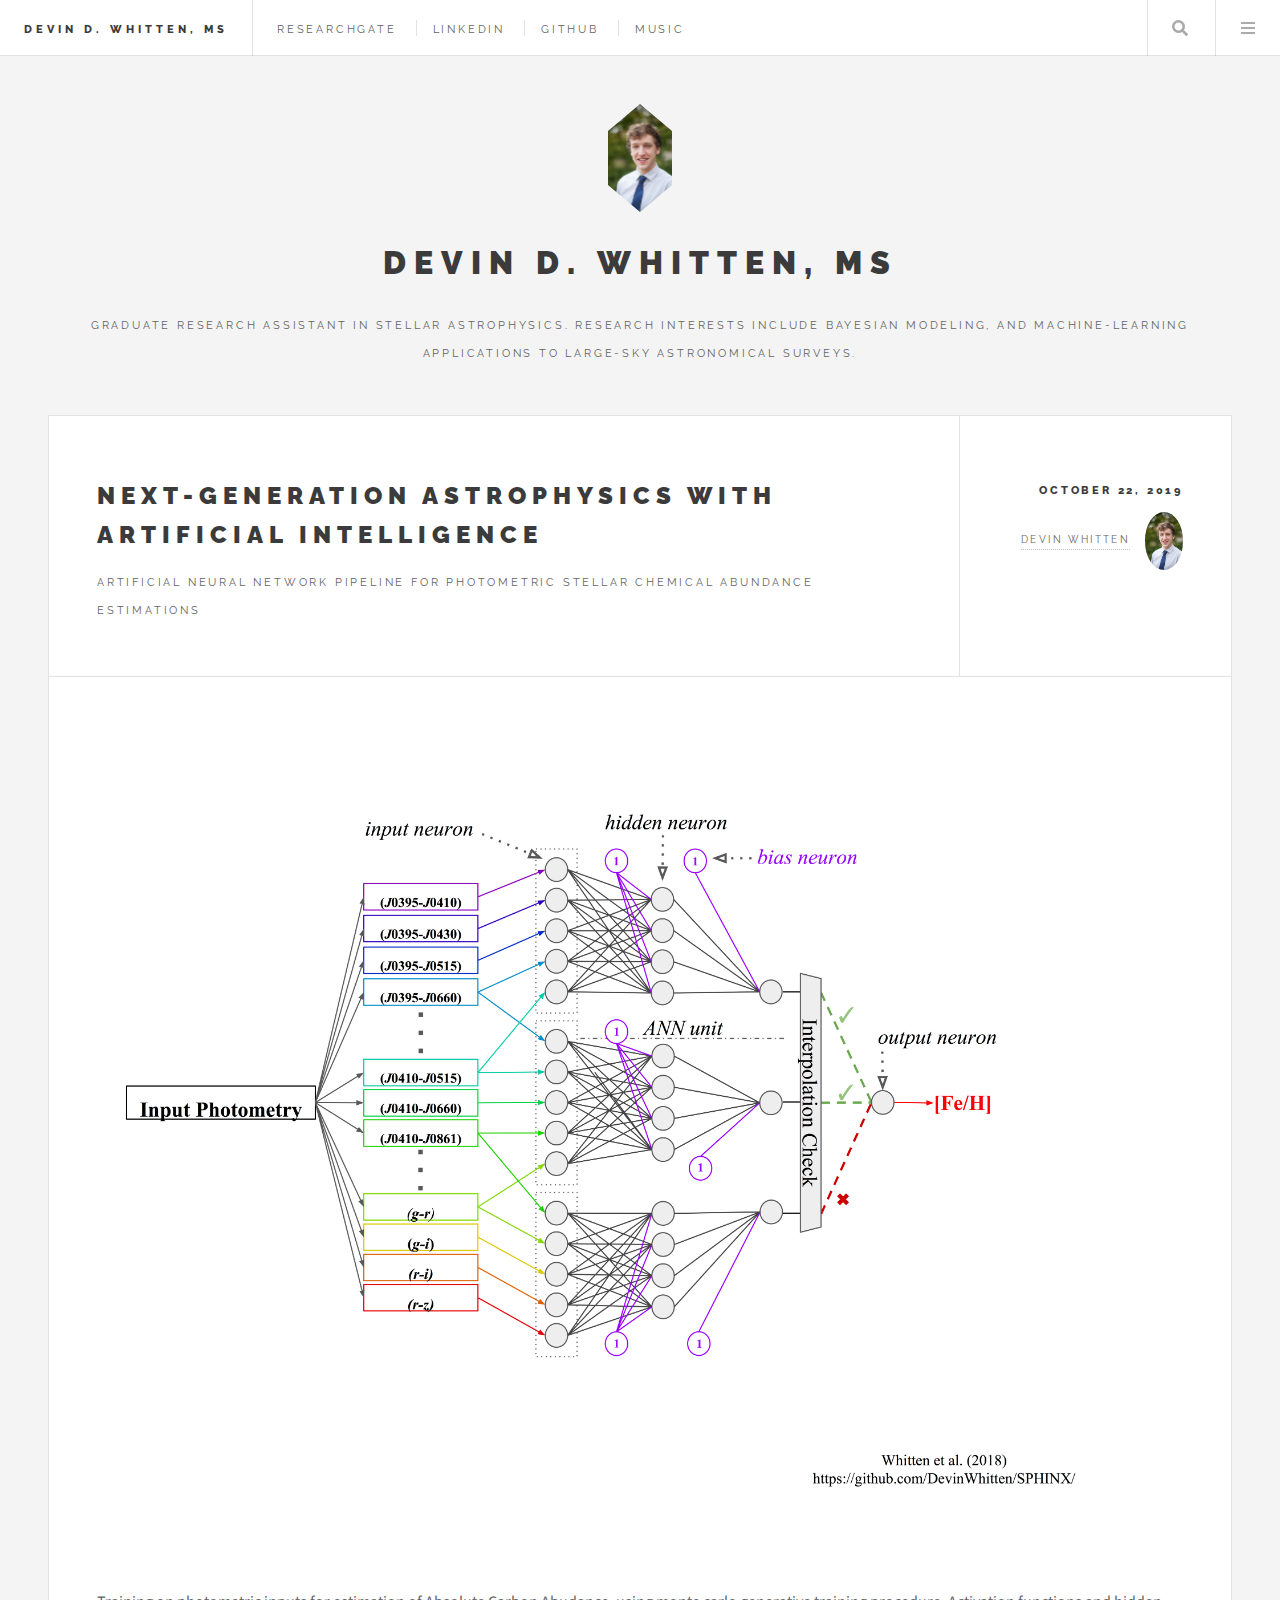
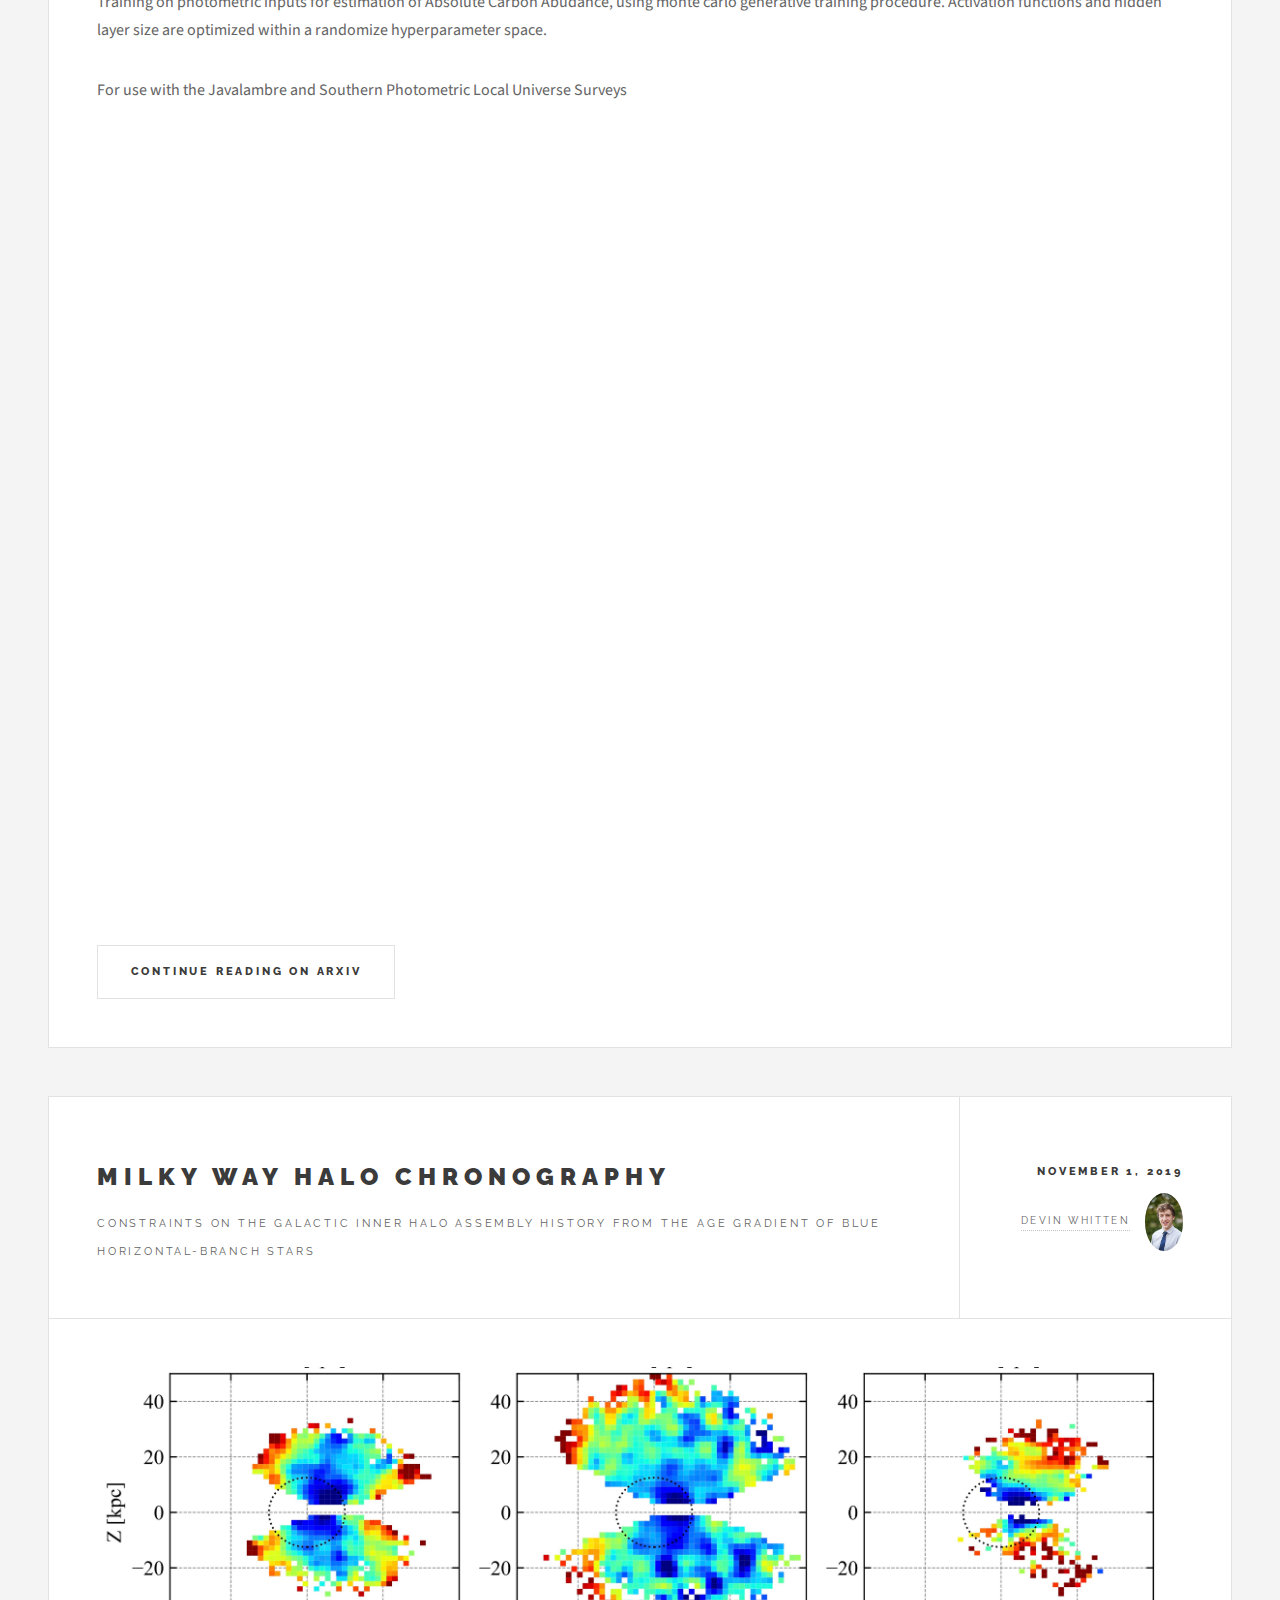
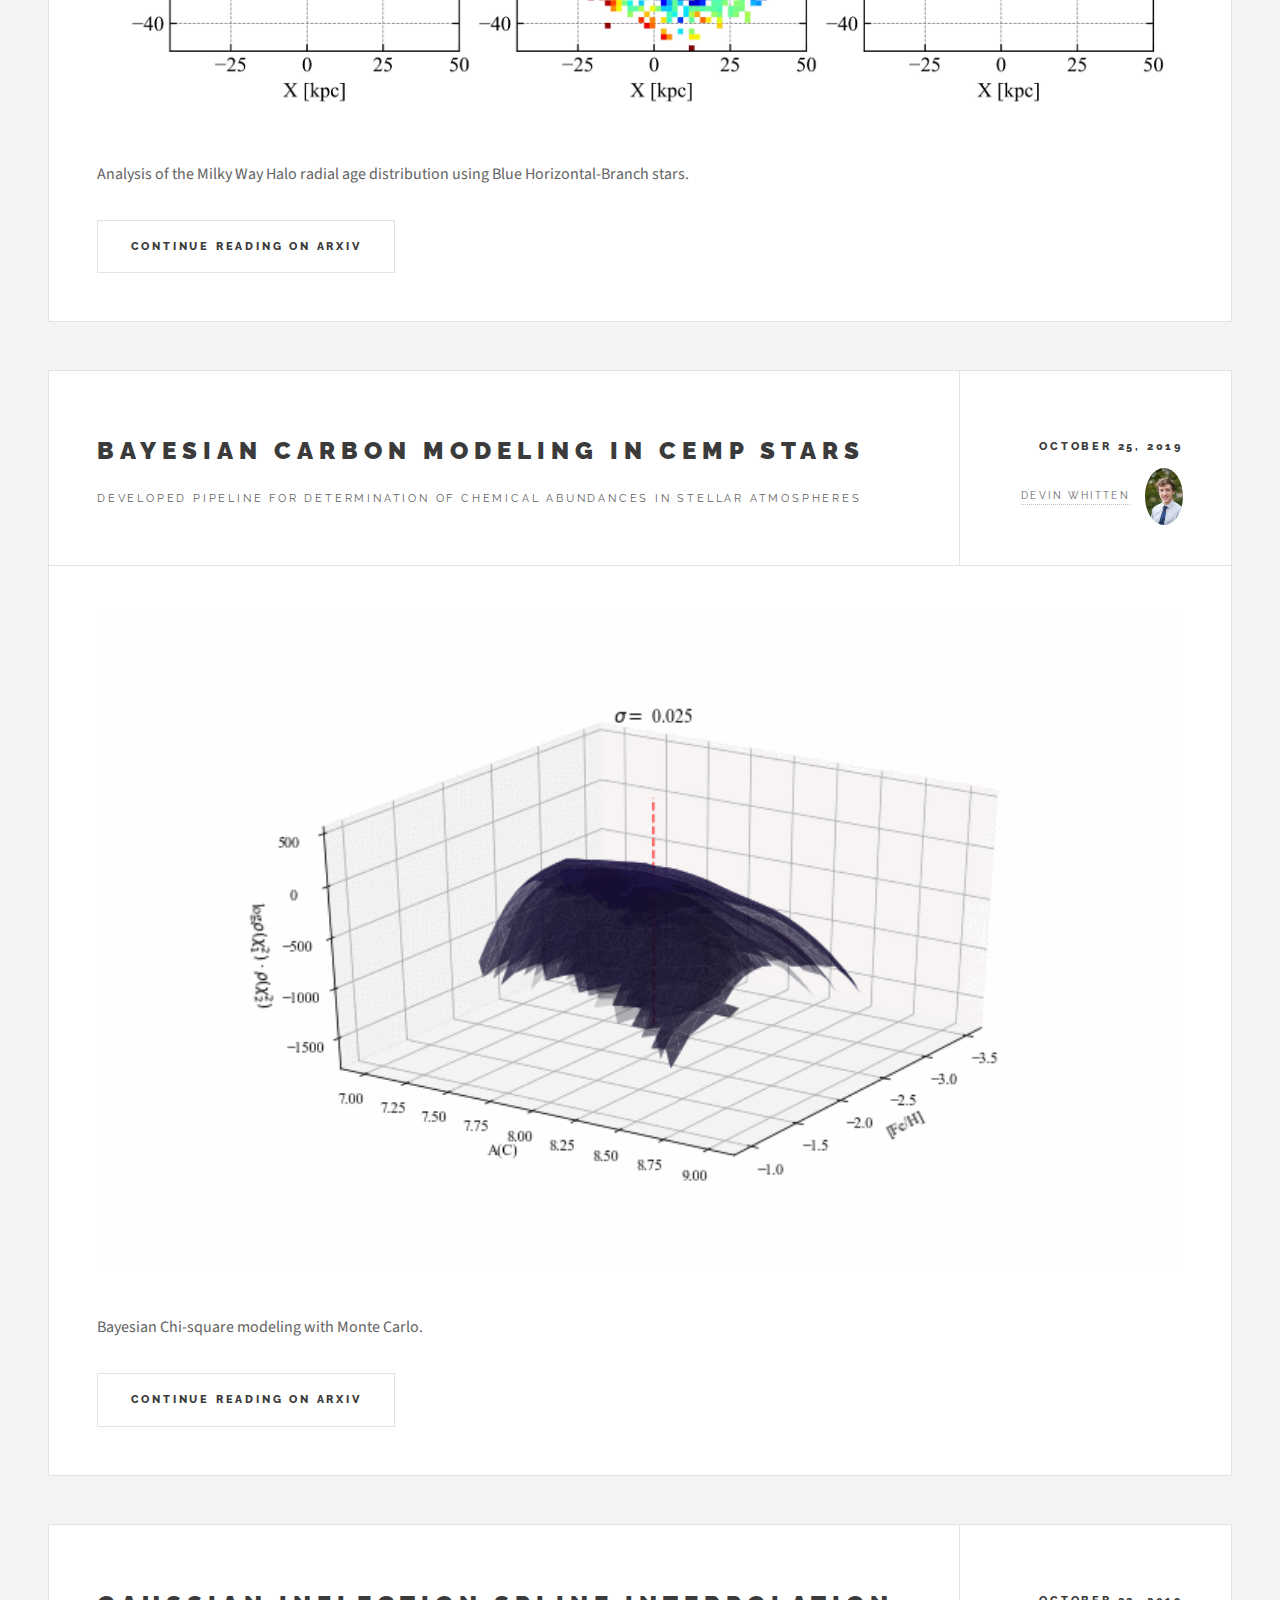
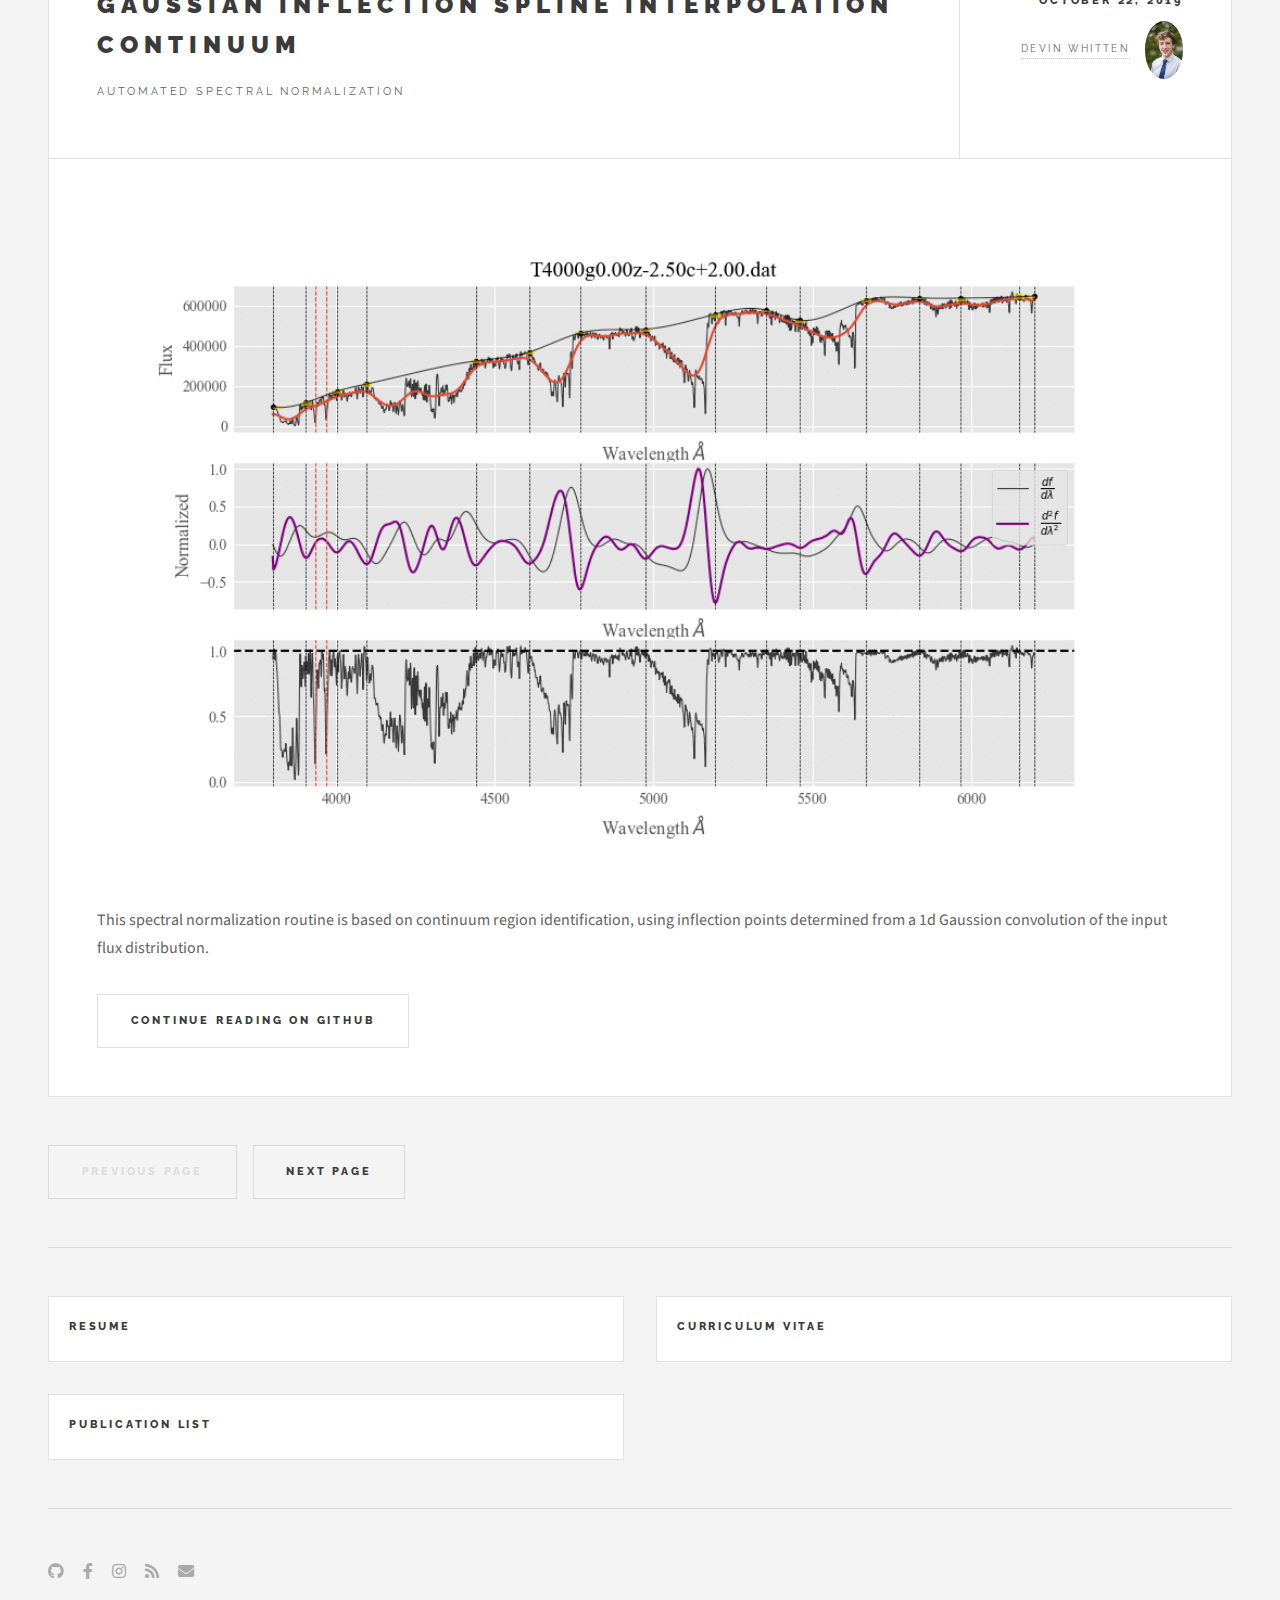
==== index.html @ 0f9625b2 "update links, titles" ====
<!DOCTYPE HTML>
<!--
	Future Imperfect by HTML5 UP
	html5up.net | @ajlkn
	Free for personal and commercial use under the CCA 3.0 license (html5up.net/license)
-->
<html>
	<head>
		<!-- Global site tag (gtag.js) - Google Analytics -->
		<script async src="https://www.googletagmanager.com/gtag/js?id=UA-160400034-1"></script>
	<script>
  window.dataLayer = window.dataLayer || [];
  function gtag(){dataLayer.push(arguments);}
  gtag('js', new Date());

  	gtag('config', 'UA-160400034-1');
	</script>
		<title>Devin D. Whitten, PhD. Candidate </title>
		<meta charset="utf-8" />
		<meta name="viewport" content="width=device-width, initial-scale=1, user-scalable=no" />
		<link rel="stylesheet" href="assets/css/main.css" />
	</head>
	<body class="is-preload">

		<!-- Wrapper -->
			<div id="wrapper">

				<!-- Header -->
					<header id="header">
						<h1><a href="index.html">Devin D. Whitten, MS</a></h1>
						<nav class="links">
							<ul>
								<li><a href="https://www.researchgate.net/profile/Devin_Whitten">Researchgate</a></li>
								<li><a href="https://www.linkedin.com/in/devin-whitten/">LinkedIn</a></li>
                <li><a href="https://github.com/DevinWhitten">Github</a></li>
								<li><a href="https://soundcloud.com/devin_dwayne/tracks">Music</a></li>
							</ul>
						</nav>
						<nav class="main">
							<ul>
								<li class="search">
									<a class="fa-search" href="#search">Search</a>
									<form id="search" method="get" action="#">
										<input type="text" name="query" placeholder="Search" />
									</form>
								</li>
								<li class="menu">
									<a class="fa-bars" href="#menu">Menu</a>
								</li>
							</ul>
						</nav>
					</header>

				<!-- Menu -->
					<section id="menu">

						<!-- Search -->
							<section>
								<form class="search" method="get" action="#">
									<input type="text" name="query" placeholder="Search" />
								</form>
							</section>

						<!-- Links -->
							<section>
								<ul class="links">
									<li>
										<a href="https://pypi.org/manage/projects/">
											<h3>Python Package Index</h3>
										</a>
									</li>
									<li>
										<a href="#">
											<h3>Dolor sit amet</h3>
											<p>Sed vitae justo condimentum</p>
										</a>
									</li>
									<li>
										<a href="#">
											<h3>Feugiat veroeros</h3>
											<p>Phasellus sed ultricies mi congue</p>
										</a>
									</li>
									<li>
										<a href="#">
											<h3>Etiam sed consequat</h3>
											<p>Porta lectus amet ultricies</p>
										</a>
									</li>
								</ul>
							</section>

						<!-- Actions -->
							<section>
								<ul class="actions stacked">
									<li><a href="#" class="button large fit">Log In</a></li>
								</ul>
							</section>

					</section>

				<!-- Main -->
					<div id="main">

						<!-- Post -->
							<article class="post">
								<header>
									<div class="title">
										<h2><a href="AC_NET1.html">Next-generation Astrophysics with Artificial Intelligence</a></h2>
										<p>Artificial neural network pipeline for photometric stellar chemical abundance estimations</p>
									</div>
									<div class="meta">
										<time class="published" datetime="2015-10-22">October 22, 2019</time>
										<a href="#" class="author"><span class="name">Devin Whitten</span><img src="images/avatar.jpg" alt="" /></a>
									</div>
								</header>
								<a href="html/FEH_NETWORK.html" class="image featured"><img src="images/sphinx_outline.png" alt="" /></a>
								<p> Training on photometric inputs for estimation of Absolute Carbon Abudance, using monte carlo generative training procedure.
										Activation functions and hidden layer size are optimized within a randomize hyperparameter space.</p>
								<p>For use with the Javalambre and Southern Photometric Local Universe Surveys</p>
								<iframe width="900" height="800" frameborder="0" scrolling="no" src="//plot.ly/~DevinWhitten/127.embed"></iframe>
																<footer>
									<ul class="actions">
										<li><a href="https://arxiv.org/pdf/1811.02279.pdf" class="button large">Continue Reading on Arxiv</a></li>
									</ul>
								</footer>
							</article>

						<!-- Post -->
							<article class="post">
								<header>
									<div class="title">
										<h2><a href="https://arxiv.org/pdf/1909.12910.pdf">Milky Way Halo Chronography</a></h2>
										<p>Constraints on the Galactic Inner Halo Assembly History from the Age Gradient of Blue Horizontal-branch Stars</p>
									</div>
									<div class="meta">
										<time class="published" datetime="2019-11-01">November 1, 2019</time>
										<a href="#" class="author"><span class="name">Devin Whitten</span><img src="images/avatar.jpg" alt="" /></a>
									</div>
								</header>
								<a href="single.html" class="image featured"><img src="images/chronography.jpg" alt="" /></a>
								<p>Analysis of the Milky Way Halo radial age distribution using Blue Horizontal-Branch stars.</p>
								<footer>
									<ul class="actions">
										<li><a href="https://arxiv.org/pdf/1909.12910.pdf" class="button large">Continue Reading on Arxiv</a></li>
									</ul>
									<!--
									<ul class="stats">
										<li><a href="#">General</a></li>
										<li><a href="#" class="icon solid fa-heart">28</a></li>
										<li><a href="#" class="icon solid fa-comment">128</a></li>
									</ul>
								-->
								</footer>
							</article>

						<!-- Post -->
							<article class="post">
								<header>
									<div class="title">
										<h2><a href="https://arxiv.org/pdf/1910.10038.pdf">Bayesian Carbon Modeling in CEMP Stars</a></h2>
										<p>Developed pipeline for determination of chemical abundances in stellar atmospheres</p>
									</div>
									<div class="meta">
										<time class="published" datetime="2015-10-25">October 25, 2019</time>
										<a href="#" class="author"><span class="name">Devin Whitten</span><img src="images/avatar.jpg" alt="" /></a>
									</div>
								</header>
								<a href="single.html" class="image featured"><img src="images/sigma_save_update.gif" alt="" /></a>
								<p>Bayesian Chi-square modeling with Monte Carlo.</p>
								<footer>
									<ul class="actions">
										<li><a href="https://arxiv.org/pdf/1910.10038.pdf" class="button large">Continue Reading on Arxiv</a></li>
									</ul>

								</footer>
							</article>

						<!-- Post -->
							<article class="post">
								<header>
									<div class="title">
										<h2><a href="https://github.com/DevinWhitten/GISIC">Gaussian Inflection Spline Interpolation Continuum</a></h2>
										<p>Automated spectral normalization</p>
									</div>
									<div class="meta">
										<time class="published" datetime="2015-10-22">October 22, 2019</time>
										<a href="#" class="author"><span class="name">Devin Whitten</span><img src="images/avatar.jpg" alt="" /></a>
									</div>
								</header>
								<a href="single.html" class="image featured"><img src="images/continuum_animation.gif" alt="" /></a>
								<p>This spectral normalization routine is based on continuum region identification, using inflection points determined from a 1d Gaussion convolution of the input flux distribution.</p>
								<footer>
									<ul class="actions">
										<li><a href="https://github.com/DevinWhitten/GISIC" class="button large">Continue Reading on Github</a></li>
									</ul>
								</footer>
							</article>

						<!-- Post -->



						<!-- Post -->
						<!--
							<article class="post">
								<header>
									<div class="title">
										<h2><a href="#">Elements</a></h2>
										<p>Lorem ipsum dolor amet nullam consequat etiam feugiat</p>
									</div>
									<div class="meta">
										<time class="published" datetime="2015-10-18">October 18, 2015</time>
										<a href="#" class="author"><span class="name">Devin Whitten</span><img src="images/avatar.jpg" alt="" /></a>
									</div>
								</header>

								<section>
									<h3>Text</h3>
									<p>This is <b>bold</b> and this is <strong>strong</strong>. This is <i>italic</i> and this is <em>emphasized</em>.
									This is <sup>superscript</sup> text and this is <sub>subscript</sub> text.
									This is <u>underlined</u> and this is code: <code>for (;;) { ... }</code>. Finally, <a href="#">this is a link</a>.</p>
									<hr />
									<p>Nunc lacinia ante nunc ac lobortis. Interdum adipiscing gravida odio porttitor sem non mi integer non faucibus ornare mi ut ante amet placerat aliquet. Volutpat eu sed ante lacinia sapien lorem accumsan varius montes viverra nibh in adipiscing blandit tempus accumsan.</p>
									<hr />
									<h2>Heading Level 2</h2>
									<h3>Heading Level 3</h3>
									<h4>Heading Level 4</h4>
									<hr />
									<h4>Blockquote</h4>
									<blockquote>Fringilla nisl. Donec accumsan interdum nisi, quis tincidunt felis sagittis eget tempus euismod. Vestibulum ante ipsum primis in faucibus vestibulum. Blandit adipiscing eu felis iaculis volutpat ac adipiscing accumsan faucibus. Vestibulum ante ipsum primis in faucibus lorem ipsum dolor sit amet nullam adipiscing eu felis.</blockquote>
									<h4>Preformatted</h4>
									<pre><code>i = 0;

while (!deck.isInOrder()) {
  print 'Iteration ' + i;
  deck.shuffle();
  i++;
}

print 'It took ' + i + ' iterations to sort the deck.';</code></pre>
								</section>

								<section>
									<h3>Lists</h3>
									<div class="row">
										<div class="col-6 col-12-medium">
											<h4>Unordered</h4>
											<ul>
												<li>Dolor pulvinar etiam.</li>
												<li>Sagittis adipiscing.</li>
												<li>Felis enim feugiat.</li>
											</ul>
											<h4>Alternate</h4>
											<ul class="alt">
												<li>Dolor pulvinar etiam.</li>
												<li>Sagittis adipiscing.</li>
												<li>Felis enim feugiat.</li>
											</ul>
										</div>
										<div class="col-6 col-12-medium">
											<h4>Ordered</h4>
											<ol>
												<li>Dolor pulvinar etiam.</li>
												<li>Etiam vel felis viverra.</li>
												<li>Felis enim feugiat.</li>
												<li>Dolor pulvinar etiam.</li>
												<li>Etiam vel felis lorem.</li>
												<li>Felis enim et feugiat.</li>
											</ol>
											<h4>Icons</h4>
											<ul class="icons">
												<li><a href="#" class="icon brands fa-twitter"><span class="label">Twitter</span></a></li>
												<li><a href="#" class="icon brands fa-facebook-f"><span class="label">Facebook</span></a></li>
												<li><a href="#" class="icon brands fa-instagram"><span class="label">Instagram</span></a></li>
												<li><a href="#" class="icon brands fa-github"><span class="label">Github</span></a></li>
											</ul>
										</div>
									</div>
									<h3>Actions</h3>
									<div class="row">
										<div class="col-6 col-12-medium">
											<ul class="actions">
												<li><a href="#" class="button">Default</a></li>
												<li><a href="#" class="button">Default</a></li>
												<li><a href="#" class="button">Default</a></li>
											</ul>
											<ul class="actions small">
												<li><a href="#" class="button small">Small</a></li>
												<li><a href="#" class="button small">Small</a></li>
												<li><a href="#" class="button small">Small</a></li>
											</ul>
											<ul class="actions stacked">
												<li><a href="#" class="button">Default</a></li>
												<li><a href="#" class="button">Default</a></li>
												<li><a href="#" class="button">Default</a></li>
											</ul>
											<ul class="actions stacked">
												<li><a href="#" class="button small">Small</a></li>
												<li><a href="#" class="button small">Small</a></li>
												<li><a href="#" class="button small">Small</a></li>
											</ul>
										</div>
										<div class="col-6 col-12-medium">
											<ul class="actions stacked">
												<li><a href="#" class="button fit">Default</a></li>
												<li><a href="#" class="button fit">Default</a></li>
											</ul>
											<ul class="actions stacked">
												<li><a href="#" class="button small fit">Small</a></li>
												<li><a href="#" class="button small fit">Small</a></li>
											</ul>
										</div>
									</div>
								</section>

								<section>
									<h3>Table</h3>
									<h4>Default</h4>
									<div class="table-wrapper">
										<table>
											<thead>
												<tr>
													<th>Name</th>
													<th>Description</th>
													<th>Price</th>
												</tr>
											</thead>
											<tbody>
												<tr>
													<td>Item One</td>
													<td>Ante turpis integer aliquet porttitor.</td>
													<td>29.99</td>
												</tr>
												<tr>
													<td>Item Two</td>
													<td>Vis ac commodo adipiscing arcu aliquet.</td>
													<td>19.99</td>
												</tr>
												<tr>
													<td>Item Three</td>
													<td> Morbi faucibus arcu accumsan lorem.</td>
													<td>29.99</td>
												</tr>
												<tr>
													<td>Item Four</td>
													<td>Vitae integer tempus condimentum.</td>
													<td>19.99</td>
												</tr>
												<tr>
													<td>Item Five</td>
													<td>Ante turpis integer aliquet porttitor.</td>
													<td>29.99</td>
												</tr>
											</tbody>
											<tfoot>
												<tr>
													<td colspan="2"></td>
													<td>100.00</td>
												</tr>
											</tfoot>
										</table>
									</div>

									<h4>Alternate</h4>
									<div class="table-wrapper">
										<table class="alt">
											<thead>
												<tr>
													<th>Name</th>
													<th>Description</th>
													<th>Price</th>
												</tr>
											</thead>
											<tbody>
												<tr>
													<td>Item One</td>
													<td>Ante turpis integer aliquet porttitor.</td>
													<td>29.99</td>
												</tr>
												<tr>
													<td>Item Two</td>
													<td>Vis ac commodo adipiscing arcu aliquet.</td>
													<td>19.99</td>
												</tr>
												<tr>
													<td>Item Three</td>
													<td> Morbi faucibus arcu accumsan lorem.</td>
													<td>29.99</td>
												</tr>
												<tr>
													<td>Item Four</td>
													<td>Vitae integer tempus condimentum.</td>
													<td>19.99</td>
												</tr>
												<tr>
													<td>Item Five</td>
													<td>Ante turpis integer aliquet porttitor.</td>
													<td>29.99</td>
												</tr>
											</tbody>
											<tfoot>
												<tr>
													<td colspan="2"></td>
													<td>100.00</td>
												</tr>
											</tfoot>
										</table>
									</div>
								</section>

								<section>
									<h3>Buttons</h3>
									<ul class="actions">
										<li><a href="#" class="button large">Large</a></li>
										<li><a href="#" class="button">Default</a></li>
										<li><a href="#" class="button small">Small</a></li>
									</ul>
									<ul class="actions fit">
										<li><a href="#" class="button fit">Fit</a></li>
										<li><a href="#" class="button fit">Fit</a></li>
										<li><a href="#" class="button fit">Fit</a></li>
									</ul>
									<ul class="actions fit small">
										<li><a href="#" class="button fit small">Fit + Small</a></li>
										<li><a href="#" class="button fit small">Fit + Small</a></li>
										<li><a href="#" class="button fit small">Fit + Small</a></li>
									</ul>
									<ul class="actions">
										<li><a href="#" class="button icon solid fa-download">Icon</a></li>
										<li><a href="#" class="button icon solid fa-upload">Icon</a></li>
										<li><a href="#" class="button icon solid fa-save">Icon</a></li>
									</ul>
									<ul class="actions">
										<li><span class="button disabled">Disabled</span></li>
										<li><span class="button disabled icon solid fa-download">Disabled</span></li>
									</ul>
								</section>

								<section>
									<h3>Form</h3>
									<form method="post" action="#">
										<div class="row gtr-uniform">
											<div class="col-6 col-12-xsmall">
												<input type="text" name="demo-name" id="demo-name" value="" placeholder="Name" />
											</div>
											<div class="col-6 col-12-xsmall">
												<input type="email" name="demo-email" id="demo-email" value="" placeholder="Email" />
											</div>
											<div class="col-12">
												<select name="demo-category" id="demo-category">
													<option value="">- Category -</option>
													<option value="1">Manufacturing</option>
													<option value="1">Shipping</option>
													<option value="1">Administration</option>
													<option value="1">Human Resources</option>
												</select>
											</div>
											<div class="col-4 col-12-small">
												<input type="radio" id="demo-priority-low" name="demo-priority" checked>
												<label for="demo-priority-low">Low</label>
											</div>
											<div class="col-4 col-12-small">
												<input type="radio" id="demo-priority-normal" name="demo-priority">
												<label for="demo-priority-normal">Normal</label>
											</div>
											<div class="col-4 col-12-small">
												<input type="radio" id="demo-priority-high" name="demo-priority">
												<label for="demo-priority-high">High</label>
											</div>
											<div class="col-6 col-12-small">
												<input type="checkbox" id="demo-copy" name="demo-copy">
												<label for="demo-copy">Email me a copy</label>
											</div>
											<div class="col-6 col-12-small">
												<input type="checkbox" id="demo-human" name="demo-human" checked>
												<label for="demo-human">Not a robot</label>
											</div>
											<div class="col-12">
												<textarea name="demo-message" id="demo-message" placeholder="Enter your message" rows="6"></textarea>
											</div>
											<div class="col-12">
												<ul class="actions">
													<li><input type="submit" value="Send Message" /></li>
													<li><input type="reset" value="Reset" /></li>
												</ul>
											</div>
										</div>
									</form>
								</section>

								<section>
									<h3>Image</h3>
									<h4>Fit</h4>
									<div class="box alt">
										<div class="row gtr-uniform">
											<div class="col-12"><span class="image fit"><img src="images/pic02.jpg" alt="" /></span></div>
											<div class="col-4"><span class="image fit"><img src="images/pic04.jpg" alt="" /></span></div>
											<div class="col-4"><span class="image fit"><img src="images/pic05.jpg" alt="" /></span></div>
											<div class="col-4"><span class="image fit"><img src="images/pic06.jpg" alt="" /></span></div>
											<div class="col-4"><span class="image fit"><img src="images/pic06.jpg" alt="" /></span></div>
											<div class="col-4"><span class="image fit"><img src="images/pic04.jpg" alt="" /></span></div>
											<div class="col-4"><span class="image fit"><img src="images/pic05.jpg" alt="" /></span></div>
											<div class="col-4"><span class="image fit"><img src="images/pic05.jpg" alt="" /></span></div>
											<div class="col-4"><span class="image fit"><img src="images/pic06.jpg" alt="" /></span></div>
											<div class="col-4"><span class="image fit"><img src="images/pic04.jpg" alt="" /></span></div>
										</div>
									</div>
									<h4>Left &amp; Right</h4>
									<p><span class="image left"><img src="images/pic07.jpg" alt="" /></span>Fringilla nisl. Donec accumsan interdum nisi, quis tincidunt felis sagittis eget. tempus euismod. Vestibulum ante ipsum primis in faucibus vestibulum. Blandit adipiscing eu felis iaculis volutpat ac adipiscing accumsan eu faucibus. Integer ac pellentesque praesent tincidunt felis sagittis eget. tempus euismod. Vestibulum ante ipsum primis in faucibus vestibulum. Blandit adipiscing eu felis iaculis volutpat ac adipiscing accumsan eu faucibus. Integer ac pellentesque praesent. Donec accumsan interdum nisi, quis tincidunt felis sagittis eget. tempus euismod. Vestibulum ante ipsum primis in faucibus vestibulum. Blandit adipiscing eu felis iaculis volutpat ac adipiscing accumsan eu faucibus. Integer ac pellentesque praesent tincidunt felis sagittis eget. tempus euismod. Vestibulum ante ipsum primis in faucibus vestibulum. Blandit adipiscing eu felis iaculis volutpat ac adipiscing accumsan eu faucibus. Integer ac pellentesque praesent. Blandit adipiscing eu felis iaculis volutpat ac adipiscing accumsan eu faucibus. Integer ac pellentesque praesent tincidunt felis sagittis eget. tempus euismod. Vestibulum ante ipsum primis in faucibus vestibulum. Blandit adipiscing eu felis iaculis volutpat ac adipiscing accumsan eu faucibus. Integer ac pellentesque praesent.</p>
									<p><span class="image right"><img src="images/pic04.jpg" alt="" /></span>Fringilla nisl. Donec accumsan interdum nisi, quis tincidunt felis sagittis eget. tempus euismod. Vestibulum ante ipsum primis in faucibus vestibulum. Blandit adipiscing eu felis iaculis volutpat ac adipiscing accumsan eu faucibus. Integer ac pellentesque praesent tincidunt felis sagittis eget. tempus euismod. Vestibulum ante ipsum primis in faucibus vestibulum. Blandit adipiscing eu felis iaculis volutpat ac adipiscing accumsan eu faucibus. Integer ac pellentesque praesent. Donec accumsan interdum nisi, quis tincidunt felis sagittis eget. tempus euismod. Vestibulum ante ipsum primis in faucibus vestibulum. Blandit adipiscing eu felis iaculis volutpat ac adipiscing accumsan eu faucibus. Integer ac pellentesque praesent tincidunt felis sagittis eget. tempus euismod. Vestibulum ante ipsum primis in faucibus vestibulum. Blandit adipiscing eu felis iaculis volutpat ac adipiscing accumsan eu faucibus. Integer ac pellentesque praesent. Blandit adipiscing eu felis iaculis volutpat ac adipiscing accumsan eu faucibus. Integer ac pellentesque praesent tincidunt felis sagittis eget. tempus euismod. Vestibulum ante ipsum primis in faucibus vestibulum. Blandit adipiscing eu felis iaculis volutpat ac adipiscing accumsan eu faucibus. Integer ac pellentesque praesent.</p>
								</section>

							</article>
						-->

						<!-- Pagination -->
							<ul class="actions pagination">
								<li><a href="" class="disabled button large previous">Previous Page</a></li>
								<li><a href="#" class="button large next">Next Page</a></li>
							</ul>

					</div>

				<!-- Sidebar -->
					<section id="sidebar">

						<!-- Intro -->
							<section id="intro">
								<a href="#" class="logo"><img src="images/COS-1116_degrade.jpg" alt="" /></a>
								<header>
									<h2>Devin D. Whitten, MS</h2>
									<p>Graduate Research Assistant in stellar astrophysics. Research interests include Bayesian modeling, and machine-learning applications to large-sky astronomical surveys.</p>
								</header>
							</section>

						<!-- Mini Posts -->

              <section>
								<div class="mini-posts">

									<article class="mini-post">
										<header>
											<h3><a href="docs/Dev_Whitten_Resume.pdf">Resume</a></h3>
										</header>
									</article>

									<article class="mini-post">
										<header>
											<h3><a href="docs/Whitten_CV_Full_2019.pdf">Curriculum Vitae</a></h3>
										</header>
									</article>

										<article class="mini-post">
											<header>
												<h3><a href="docs/Publication_List_v2.pdf">Publication List</a></h3>
											</header>
										</article>

								</div>
							</section>

						<!-- Posts List
							<section>
								<ul class="posts">
									<li>
										<article>
											<header>
												<h3><a href="single.html">Convallis maximus nisl mattis nunc id lorem</a></h3>
												<time class="published" datetime="2019-10-15">October 15, 2015</time>
											</header>
											<a href="single.html" class="image"><img src="images/pic09.jpg" alt="" /></a>
										</article>
									</li>
									<li>
										<article>
											<header>
												<h3><a href="single.html">Euismod amet placerat vivamus porttitor</a></h3>
												<time class="published" datetime="2015-10-10">October 10, 2015</time>
											</header>
											<a href="single.html" class="image"><img src="images/pic10.jpg" alt="" /></a>
										</article>
									</li>
								</ul>
							</section>
							-->

						<!-- About
							<section class="blurb">
								<h2>About</h2>
								<p>Mauris neque quam, fermentum ut nisl vitae, convallis maximus nisl. Sed mattis nunc id lorem euismod amet placerat. Vivamus porttitor magna enim, ac accumsan tortor cursus at phasellus sed ultricies.</p>
								<ul class="actions">
									<li><a href="#" class="button">Learn More</a></li>
								</ul>
							</section>
							-->
						<!-- Footer -->
							<section id="footer">
								<ul class="icons">
									<li><a href="#" class="icon brands fa-github"><span class="label">Github</span></a></li>
									<li><a href="#" class="icon brands fa-facebook-f"><span class="label">Facebook</span></a></li>
									<li><a href="#" class="icon brands fa-instagram"><span class="label">Instagram</span></a></li>
									<li><a href="#" class="icon solid fa-rss"><span class="label">RSS</span></a></li>
									<li><a href="#" class="icon solid fa-envelope"><span class="label">Email</span></a></li>
								</ul>
								<!-- <p class="copyright">&copy; Untitled. Design: <a href="http://html5up.net">HTML5 UP</a>. Images: <a href="http://unsplash.com">Unsplash</a>.</p> -->
							</section>

					</section>

			</div>

		<!-- Scripts -->
			<script src="assets/js/jquery.min.js"></script>
			<script src="assets/js/browser.min.js"></script>
			<script src="assets/js/breakpoints.min.js"></script>
			<script src="assets/js/util.js"></script>
			<script src="assets/js/main.js"></script>

	</body>
</html>
---- assets/css/main.css ----
@import url(fontawesome-all.min.css);
@import url("https://fonts.googleapis.com/css?family=Source+Sans+Pro:400,700|Raleway:400,800,900");

/*
	Future Imperfect by HTML5 UP
	html5up.net | @ajlkn
	Free for personal and commercial use under the CCA 3.0 license (html5up.net/license)
*/

html, body, div, span, applet, object,
iframe, h1, h2, h3, h4, h5, h6, p, blockquote,
pre, a, abbr, acronym, address, big, cite,
code, del, dfn, em, img, ins, kbd, q, s, samp,
small, strike, strong, sub, sup, tt, var, b,
u, i, center, dl, dt, dd, ol, ul, li, fieldset,
form, label, legend, table, caption, tbody,
tfoot, thead, tr, th, td, article, aside,
canvas, details, embed, figure, figcaption,
footer, header, hgroup, menu, nav, output, ruby,
section, summary, time, mark, audio, video {
	margin: 0;
	padding: 0;
	border: 0;
	font-size: 100%;
	font: inherit;
	vertical-align: baseline;}

article, aside, details, figcaption, figure,
footer, header, hgroup, menu, nav, section {
	display: block;}

body {
	line-height: 1;
}

ol, ul {
	list-style: none;
}

blockquote, q {
	quotes: none;
}

	blockquote:before, blockquote:after, q:before, q:after {
		content: '';
		content: none;
	}

table {
	border-collapse: collapse;
	border-spacing: 0;
}

body {
	-webkit-text-size-adjust: none;
}

mark {
	background-color: transparent;
	color: inherit;
}

input::-moz-focus-inner {
	border: 0;
	padding: 0;
}

input, select, textarea {
	-moz-appearance: none;
	-webkit-appearance: none;
	-ms-appearance: none;
	appearance: none;
}

/* Basic */

	@-ms-viewport {
		width: device-width;
	}

	body {
		-ms-overflow-style: scrollbar;
	}

	@media screen and (max-width: 480px) {

		html, body {
			min-width: 320px;
		}

	}

	html {
		box-sizing: border-box;
	}

	*, *:before, *:after {
		box-sizing: inherit;
	}

	body {
		background: #f4f4f4;
	}

		body.is-preload *, body.is-preload *:before, body.is-preload *:after {
			-moz-animation: none !important;
			-webkit-animation: none !important;
			-ms-animation: none !important;
			animation: none !important;
			-moz-transition: none !important;
			-webkit-transition: none !important;
			-ms-transition: none !important;
			transition: none !important;
		}

/* Type */

	body, input, select, textarea {
		color: #646464;
		font-family: "Source Sans Pro", Helvetica, sans-serif;
		font-size: 14pt;
		font-weight: 400;
		line-height: 1.75;
	}

		@media screen and (max-width: 1680px) {

			body, input, select, textarea {
				font-size: 12pt;
			}

		}

		@media screen and (max-width: 1280px) {

			body, input, select, textarea {
				font-size: 12pt;
			}

		}

		@media screen and (max-width: 980px) {

			body, input, select, textarea {
				font-size: 12pt;
			}

		}

		@media screen and (max-width: 736px) {

			body, input, select, textarea {
				font-size: 12pt;
			}

		}

		@media screen and (max-width: 480px) {

			body, input, select, textarea {
				font-size: 12pt;
			}

		}

	a {
		-moz-transition: color 0.2s ease, border-bottom-color 0.2s ease;
		-webkit-transition: color 0.2s ease, border-bottom-color 0.2s ease;
		-ms-transition: color 0.2s ease, border-bottom-color 0.2s ease;
		transition: color 0.2s ease, border-bottom-color 0.2s ease;
		border-bottom: dotted 1px rgba(160, 160, 160, 0.65);
		color: inherit;
		text-decoration: none;
	}

		a:before {
			-moz-transition: color 0.2s ease;
			-webkit-transition: color 0.2s ease;
			-ms-transition: color 0.2s ease;
			transition: color 0.2s ease;
		}

		a:hover {
			border-bottom-color: transparent;
			color: #2ebaae !important;
		}

			a:hover:before {
				color: #2ebaae !important;
			}

	strong, b {
		color: #3c3b3b;
		font-weight: 700;
	}

	em, i {
		font-style: italic;
	}

	p {
		margin: 0 0 2em 0;
	}

	h1, h2, h3, h4, h5, h6 {
		color: #3c3b3b;
		font-family: "Raleway", Helvetica, sans-serif;
		font-weight: 800;
		letter-spacing: 0.25em;
		line-height: 1.65;
		margin: 0 0 1em 0;
		text-transform: uppercase;
	}

		h1 a, h2 a, h3 a, h4 a, h5 a, h6 a {
			color: inherit;
			border-bottom: 0;
		}

	h2 {
		font-size: 1.1em;
	}

	h3 {
		font-size: 0.9em;
	}

	h4 {
		font-size: 0.7em;
	}

	h5 {
		font-size: 0.7em;
	}

	h6 {
		font-size: 0.7em;
	}

	sub {
		font-size: 0.8em;
		position: relative;
		top: 0.5em;
	}

	sup {
		font-size: 0.8em;
		position: relative;
		top: -0.5em;
	}

	blockquote {
		border-left: solid 4px rgba(160, 160, 160, 0.3);
		font-style: italic;
		margin: 0 0 2em 0;
		padding: 0.5em 0 0.5em 2em;
	}

	code {
		background: rgba(160, 160, 160, 0.075);
		border: solid 1px rgba(160, 160, 160, 0.3);
		font-family: "Courier New", monospace;
		font-size: 0.9em;
		margin: 0 0.25em;
		padding: 0.25em 0.65em;
	}

	pre {
		-webkit-overflow-scrolling: touch;
		font-family: "Courier New", monospace;
		font-size: 0.9em;
		margin: 0 0 2em 0;
	}

		pre code {
			display: block;
			line-height: 1.75em;
			padding: 1em 1.5em;
			overflow-x: auto;
		}

	hr {
		border: 0;
		border-bottom: solid 1px rgba(160, 160, 160, 0.3);
		margin: 2em 0;
	}

		hr.major {
			margin: 3em 0;
		}

	.align-left {
		text-align: left;
	}

	.align-center {
		text-align: center;
	}

	.align-right {
		text-align: right;
	}

/* Row */

	.row {
		display: flex;
		flex-wrap: wrap;
		box-sizing: border-box;
		align-items: stretch;
	}

		.row > * {
			box-sizing: border-box;
		}

		.row.gtr-uniform > * > :last-child {
			margin-bottom: 0;
		}

		.row.aln-left {
			justify-content: flex-start;
		}

		.row.aln-center {
			justify-content: center;
		}

		.row.aln-right {
			justify-content: flex-end;
		}

		.row.aln-top {
			align-items: flex-start;
		}

		.row.aln-middle {
			align-items: center;
		}

		.row.aln-bottom {
			align-items: flex-end;
		}

		.row > .imp {
			order: -1;
		}

		.row > .col-1 {
			width: 8.33333%;
		}

		.row > .off-1 {
			margin-left: 8.33333%;
		}

		.row > .col-2 {
			width: 16.66667%;
		}

		.row > .off-2 {
			margin-left: 16.66667%;
		}

		.row > .col-3 {
			width: 25%;
		}

		.row > .off-3 {
			margin-left: 25%;
		}

		.row > .col-4 {
			width: 33.33333%;
		}

		.row > .off-4 {
			margin-left: 33.33333%;
		}

		.row > .col-5 {
			width: 41.66667%;
		}

		.row > .off-5 {
			margin-left: 41.66667%;
		}

		.row > .col-6 {
			width: 50%;
		}

		.row > .off-6 {
			margin-left: 50%;
		}

		.row > .col-7 {
			width: 58.33333%;
		}

		.row > .off-7 {
			margin-left: 58.33333%;
		}

		.row > .col-8 {
			width: 66.66667%;
		}

		.row > .off-8 {
			margin-left: 66.66667%;
		}

		.row > .col-9 {
			width: 75%;
		}

		.row > .off-9 {
			margin-left: 75%;
		}

		.row > .col-10 {
			width: 83.33333%;
		}

		.row > .off-10 {
			margin-left: 83.33333%;
		}

		.row > .col-11 {
			width: 91.66667%;
		}

		.row > .off-11 {
			margin-left: 91.66667%;
		}

		.row > .col-12 {
			width: 100%;
		}

		.row > .off-12 {
			margin-left: 100%;
		}

		.row.gtr-0 {
			margin-top: 0;
			margin-left: 0em;
		}

			.row.gtr-0 > * {
				padding: 0 0 0 0em;
			}

			.row.gtr-0.gtr-uniform {
				margin-top: 0em;
			}

				.row.gtr-0.gtr-uniform > * {
					padding-top: 0em;
				}

		.row.gtr-25 {
			margin-top: 0;
			margin-left: -0.25em;
		}

			.row.gtr-25 > * {
				padding: 0 0 0 0.25em;
			}

			.row.gtr-25.gtr-uniform {
				margin-top: -0.25em;
			}

				.row.gtr-25.gtr-uniform > * {
					padding-top: 0.25em;
				}

		.row.gtr-50 {
			margin-top: 0;
			margin-left: -0.5em;
		}

			.row.gtr-50 > * {
				padding: 0 0 0 0.5em;
			}

			.row.gtr-50.gtr-uniform {
				margin-top: -0.5em;
			}

				.row.gtr-50.gtr-uniform > * {
					padding-top: 0.5em;
				}

		.row {
			margin-top: 0;
			margin-left: -1em;
		}

			.row > * {
				padding: 0 0 0 1em;
			}

			.row.gtr-uniform {
				margin-top: -1em;
			}

				.row.gtr-uniform > * {
					padding-top: 1em;
				}

		.row.gtr-150 {
			margin-top: 0;
			margin-left: -1.5em;
		}

			.row.gtr-150 > * {
				padding: 0 0 0 1.5em;
			}

			.row.gtr-150.gtr-uniform {
				margin-top: -1.5em;
			}

				.row.gtr-150.gtr-uniform > * {
					padding-top: 1.5em;
				}

		.row.gtr-200 {
			margin-top: 0;
			margin-left: -2em;
		}

			.row.gtr-200 > * {
				padding: 0 0 0 2em;
			}

			.row.gtr-200.gtr-uniform {
				margin-top: -2em;
			}

				.row.gtr-200.gtr-uniform > * {
					padding-top: 2em;
				}

		@media screen and (max-width: 1680px) {

			.row {
				display: flex;
				flex-wrap: wrap;
				box-sizing: border-box;
				align-items: stretch;
			}

				.row > * {
					box-sizing: border-box;
				}

				.row.gtr-uniform > * > :last-child {
					margin-bottom: 0;
				}

				.row.aln-left {
					justify-content: flex-start;
				}

				.row.aln-center {
					justify-content: center;
				}

				.row.aln-right {
					justify-content: flex-end;
				}

				.row.aln-top {
					align-items: flex-start;
				}

				.row.aln-middle {
					align-items: center;
				}

				.row.aln-bottom {
					align-items: flex-end;
				}

				.row > .imp-xlarge {
					order: -1;
				}

				.row > .col-1-xlarge {
					width: 8.33333%;
				}

				.row > .off-1-xlarge {
					margin-left: 8.33333%;
				}

				.row > .col-2-xlarge {
					width: 16.66667%;
				}

				.row > .off-2-xlarge {
					margin-left: 16.66667%;
				}

				.row > .col-3-xlarge {
					width: 25%;
				}

				.row > .off-3-xlarge {
					margin-left: 25%;
				}

				.row > .col-4-xlarge {
					width: 33.33333%;
				}

				.row > .off-4-xlarge {
					margin-left: 33.33333%;
				}

				.row > .col-5-xlarge {
					width: 41.66667%;
				}

				.row > .off-5-xlarge {
					margin-left: 41.66667%;
				}

				.row > .col-6-xlarge {
					width: 50%;
				}

				.row > .off-6-xlarge {
					margin-left: 50%;
				}

				.row > .col-7-xlarge {
					width: 58.33333%;
				}

				.row > .off-7-xlarge {
					margin-left: 58.33333%;
				}

				.row > .col-8-xlarge {
					width: 66.66667%;
				}

				.row > .off-8-xlarge {
					margin-left: 66.66667%;
				}

				.row > .col-9-xlarge {
					width: 75%;
				}

				.row > .off-9-xlarge {
					margin-left: 75%;
				}

				.row > .col-10-xlarge {
					width: 83.33333%;
				}

				.row > .off-10-xlarge {
					margin-left: 83.33333%;
				}

				.row > .col-11-xlarge {
					width: 91.66667%;
				}

				.row > .off-11-xlarge {
					margin-left: 91.66667%;
				}

				.row > .col-12-xlarge {
					width: 100%;
				}

				.row > .off-12-xlarge {
					margin-left: 100%;
				}

				.row.gtr-0 {
					margin-top: 0;
					margin-left: 0em;
				}

					.row.gtr-0 > * {
						padding: 0 0 0 0em;
					}

					.row.gtr-0.gtr-uniform {
						margin-top: 0em;
					}

						.row.gtr-0.gtr-uniform > * {
							padding-top: 0em;
						}

				.row.gtr-25 {
					margin-top: 0;
					margin-left: -0.25em;
				}

					.row.gtr-25 > * {
						padding: 0 0 0 0.25em;
					}

					.row.gtr-25.gtr-uniform {
						margin-top: -0.25em;
					}

						.row.gtr-25.gtr-uniform > * {
							padding-top: 0.25em;
						}

				.row.gtr-50 {
					margin-top: 0;
					margin-left: -0.5em;
				}

					.row.gtr-50 > * {
						padding: 0 0 0 0.5em;
					}

					.row.gtr-50.gtr-uniform {
						margin-top: -0.5em;
					}

						.row.gtr-50.gtr-uniform > * {
							padding-top: 0.5em;
						}

				.row {
					margin-top: 0;
					margin-left: -1em;
				}

					.row > * {
						padding: 0 0 0 1em;
					}

					.row.gtr-uniform {
						margin-top: -1em;
					}

						.row.gtr-uniform > * {
							padding-top: 1em;
						}

				.row.gtr-150 {
					margin-top: 0;
					margin-left: -1.5em;
				}

					.row.gtr-150 > * {
						padding: 0 0 0 1.5em;
					}

					.row.gtr-150.gtr-uniform {
						margin-top: -1.5em;
					}

						.row.gtr-150.gtr-uniform > * {
							padding-top: 1.5em;
						}

				.row.gtr-200 {
					margin-top: 0;
					margin-left: -2em;
				}

					.row.gtr-200 > * {
						padding: 0 0 0 2em;
					}

					.row.gtr-200.gtr-uniform {
						margin-top: -2em;
					}

						.row.gtr-200.gtr-uniform > * {
							padding-top: 2em;
						}

		}

		@media screen and (max-width: 1280px) {

			.row {
				display: flex;
				flex-wrap: wrap;
				box-sizing: border-box;
				align-items: stretch;
			}

				.row > * {
					box-sizing: border-box;
				}

				.row.gtr-uniform > * > :last-child {
					margin-bottom: 0;
				}

				.row.aln-left {
					justify-content: flex-start;
				}

				.row.aln-center {
					justify-content: center;
				}

				.row.aln-right {
					justify-content: flex-end;
				}

				.row.aln-top {
					align-items: flex-start;
				}

				.row.aln-middle {
					align-items: center;
				}

				.row.aln-bottom {
					align-items: flex-end;
				}

				.row > .imp-large {
					order: -1;
				}

				.row > .col-1-large {
					width: 8.33333%;
				}

				.row > .off-1-large {
					margin-left: 8.33333%;
				}

				.row > .col-2-large {
					width: 16.66667%;
				}

				.row > .off-2-large {
					margin-left: 16.66667%;
				}

				.row > .col-3-large {
					width: 25%;
				}

				.row > .off-3-large {
					margin-left: 25%;
				}

				.row > .col-4-large {
					width: 33.33333%;
				}

				.row > .off-4-large {
					margin-left: 33.33333%;
				}

				.row > .col-5-large {
					width: 41.66667%;
				}

				.row > .off-5-large {
					margin-left: 41.66667%;
				}

				.row > .col-6-large {
					width: 50%;
				}

				.row > .off-6-large {
					margin-left: 50%;
				}

				.row > .col-7-large {
					width: 58.33333%;
				}

				.row > .off-7-large {
					margin-left: 58.33333%;
				}

				.row > .col-8-large {
					width: 66.66667%;
				}

				.row > .off-8-large {
					margin-left: 66.66667%;
				}

				.row > .col-9-large {
					width: 75%;
				}

				.row > .off-9-large {
					margin-left: 75%;
				}

				.row > .col-10-large {
					width: 83.33333%;
				}

				.row > .off-10-large {
					margin-left: 83.33333%;
				}

				.row > .col-11-large {
					width: 91.66667%;
				}

				.row > .off-11-large {
					margin-left: 91.66667%;
				}

				.row > .col-12-large {
					width: 100%;
				}

				.row > .off-12-large {
					margin-left: 100%;
				}

				.row.gtr-0 {
					margin-top: 0;
					margin-left: 0em;
				}

					.row.gtr-0 > * {
						padding: 0 0 0 0em;
					}

					.row.gtr-0.gtr-uniform {
						margin-top: 0em;
					}

						.row.gtr-0.gtr-uniform > * {
							padding-top: 0em;
						}

				.row.gtr-25 {
					margin-top: 0;
					margin-left: -0.25em;
				}

					.row.gtr-25 > * {
						padding: 0 0 0 0.25em;
					}

					.row.gtr-25.gtr-uniform {
						margin-top: -0.25em;
					}

						.row.gtr-25.gtr-uniform > * {
							padding-top: 0.25em;
						}

				.row.gtr-50 {
					margin-top: 0;
					margin-left: -0.5em;
				}

					.row.gtr-50 > * {
						padding: 0 0 0 0.5em;
					}

					.row.gtr-50.gtr-uniform {
						margin-top: -0.5em;
					}

						.row.gtr-50.gtr-uniform > * {
							padding-top: 0.5em;
						}

				.row {
					margin-top: 0;
					margin-left: -1em;
				}

					.row > * {
						padding: 0 0 0 1em;
					}

					.row.gtr-uniform {
						margin-top: -1em;
					}

						.row.gtr-uniform > * {
							padding-top: 1em;
						}

				.row.gtr-150 {
					margin-top: 0;
					margin-left: -1.5em;
				}

					.row.gtr-150 > * {
						padding: 0 0 0 1.5em;
					}

					.row.gtr-150.gtr-uniform {
						margin-top: -1.5em;
					}

						.row.gtr-150.gtr-uniform > * {
							padding-top: 1.5em;
						}

				.row.gtr-200 {
					margin-top: 0;
					margin-left: -2em;
				}

					.row.gtr-200 > * {
						padding: 0 0 0 2em;
					}

					.row.gtr-200.gtr-uniform {
						margin-top: -2em;
					}

						.row.gtr-200.gtr-uniform > * {
							padding-top: 2em;
						}

		}

		@media screen and (max-width: 980px) {

			.row {
				display: flex;
				flex-wrap: wrap;
				box-sizing: border-box;
				align-items: stretch;
			}

				.row > * {
					box-sizing: border-box;
				}

				.row.gtr-uniform > * > :last-child {
					margin-bottom: 0;
				}

				.row.aln-left {
					justify-content: flex-start;
				}

				.row.aln-center {
					justify-content: center;
				}

				.row.aln-right {
					justify-content: flex-end;
				}

				.row.aln-top {
					align-items: flex-start;
				}

				.row.aln-middle {
					align-items: center;
				}

				.row.aln-bottom {
					align-items: flex-end;
				}

				.row > .imp-medium {
					order: -1;
				}

				.row > .col-1-medium {
					width: 8.33333%;
				}

				.row > .off-1-medium {
					margin-left: 8.33333%;
				}

				.row > .col-2-medium {
					width: 16.66667%;
				}

				.row > .off-2-medium {
					margin-left: 16.66667%;
				}

				.row > .col-3-medium {
					width: 25%;
				}

				.row > .off-3-medium {
					margin-left: 25%;
				}

				.row > .col-4-medium {
					width: 33.33333%;
				}

				.row > .off-4-medium {
					margin-left: 33.33333%;
				}

				.row > .col-5-medium {
					width: 41.66667%;
				}

				.row > .off-5-medium {
					margin-left: 41.66667%;
				}

				.row > .col-6-medium {
					width: 50%;
				}

				.row > .off-6-medium {
					margin-left: 50%;
				}

				.row > .col-7-medium {
					width: 58.33333%;
				}

				.row > .off-7-medium {
					margin-left: 58.33333%;
				}

				.row > .col-8-medium {
					width: 66.66667%;
				}

				.row > .off-8-medium {
					margin-left: 66.66667%;
				}

				.row > .col-9-medium {
					width: 75%;
				}

				.row > .off-9-medium {
					margin-left: 75%;
				}

				.row > .col-10-medium {
					width: 83.33333%;
				}

				.row > .off-10-medium {
					margin-left: 83.33333%;
				}

				.row > .col-11-medium {
					width: 91.66667%;
				}

				.row > .off-11-medium {
					margin-left: 91.66667%;
				}

				.row > .col-12-medium {
					width: 100%;
				}

				.row > .off-12-medium {
					margin-left: 100%;
				}

				.row.gtr-0 {
					margin-top: 0;
					margin-left: 0em;
				}

					.row.gtr-0 > * {
						padding: 0 0 0 0em;
					}

					.row.gtr-0.gtr-uniform {
						margin-top: 0em;
					}

						.row.gtr-0.gtr-uniform > * {
							padding-top: 0em;
						}

				.row.gtr-25 {
					margin-top: 0;
					margin-left: -0.25em;
				}

					.row.gtr-25 > * {
						padding: 0 0 0 0.25em;
					}

					.row.gtr-25.gtr-uniform {
						margin-top: -0.25em;
					}

						.row.gtr-25.gtr-uniform > * {
							padding-top: 0.25em;
						}

				.row.gtr-50 {
					margin-top: 0;
					margin-left: -0.5em;
				}

					.row.gtr-50 > * {
						padding: 0 0 0 0.5em;
					}

					.row.gtr-50.gtr-uniform {
						margin-top: -0.5em;
					}

						.row.gtr-50.gtr-uniform > * {
							padding-top: 0.5em;
						}

				.row {
					margin-top: 0;
					margin-left: -1em;
				}

					.row > * {
						padding: 0 0 0 1em;
					}

					.row.gtr-uniform {
						margin-top: -1em;
					}

						.row.gtr-uniform > * {
							padding-top: 1em;
						}

				.row.gtr-150 {
					margin-top: 0;
					margin-left: -1.5em;
				}

					.row.gtr-150 > * {
						padding: 0 0 0 1.5em;
					}

					.row.gtr-150.gtr-uniform {
						margin-top: -1.5em;
					}

						.row.gtr-150.gtr-uniform > * {
							padding-top: 1.5em;
						}

				.row.gtr-200 {
					margin-top: 0;
					margin-left: -2em;
				}

					.row.gtr-200 > * {
						padding: 0 0 0 2em;
					}

					.row.gtr-200.gtr-uniform {
						margin-top: -2em;
					}

						.row.gtr-200.gtr-uniform > * {
							padding-top: 2em;
						}

		}

		@media screen and (max-width: 736px) {

			.row {
				display: flex;
				flex-wrap: wrap;
				box-sizing: border-box;
				align-items: stretch;
			}

				.row > * {
					box-sizing: border-box;
				}

				.row.gtr-uniform > * > :last-child {
					margin-bottom: 0;
				}

				.row.aln-left {
					justify-content: flex-start;
				}

				.row.aln-center {
					justify-content: center;
				}

				.row.aln-right {
					justify-content: flex-end;
				}

				.row.aln-top {
					align-items: flex-start;
				}

				.row.aln-middle {
					align-items: center;
				}

				.row.aln-bottom {
					align-items: flex-end;
				}

				.row > .imp-small {
					order: -1;
				}

				.row > .col-1-small {
					width: 8.33333%;
				}

				.row > .off-1-small {
					margin-left: 8.33333%;
				}

				.row > .col-2-small {
					width: 16.66667%;
				}

				.row > .off-2-small {
					margin-left: 16.66667%;
				}

				.row > .col-3-small {
					width: 25%;
				}

				.row > .off-3-small {
					margin-left: 25%;
				}

				.row > .col-4-small {
					width: 33.33333%;
				}

				.row > .off-4-small {
					margin-left: 33.33333%;
				}

				.row > .col-5-small {
					width: 41.66667%;
				}

				.row > .off-5-small {
					margin-left: 41.66667%;
				}

				.row > .col-6-small {
					width: 50%;
				}

				.row > .off-6-small {
					margin-left: 50%;
				}

				.row > .col-7-small {
					width: 58.33333%;
				}

				.row > .off-7-small {
					margin-left: 58.33333%;
				}

				.row > .col-8-small {
					width: 66.66667%;
				}

				.row > .off-8-small {
					margin-left: 66.66667%;
				}

				.row > .col-9-small {
					width: 75%;
				}

				.row > .off-9-small {
					margin-left: 75%;
				}

				.row > .col-10-small {
					width: 83.33333%;
				}

				.row > .off-10-small {
					margin-left: 83.33333%;
				}

				.row > .col-11-small {
					width: 91.66667%;
				}

				.row > .off-11-small {
					margin-left: 91.66667%;
				}

				.row > .col-12-small {
					width: 100%;
				}

				.row > .off-12-small {
					margin-left: 100%;
				}

				.row.gtr-0 {
					margin-top: 0;
					margin-left: 0em;
				}

					.row.gtr-0 > * {
						padding: 0 0 0 0em;
					}

					.row.gtr-0.gtr-uniform {
						margin-top: 0em;
					}

						.row.gtr-0.gtr-uniform > * {
							padding-top: 0em;
						}

				.row.gtr-25 {
					margin-top: 0;
					margin-left: -0.25em;
				}

					.row.gtr-25 > * {
						padding: 0 0 0 0.25em;
					}

					.row.gtr-25.gtr-uniform {
						margin-top: -0.25em;
					}

						.row.gtr-25.gtr-uniform > * {
							padding-top: 0.25em;
						}

				.row.gtr-50 {
					margin-top: 0;
					margin-left: -0.5em;
				}

					.row.gtr-50 > * {
						padding: 0 0 0 0.5em;
					}

					.row.gtr-50.gtr-uniform {
						margin-top: -0.5em;
					}

						.row.gtr-50.gtr-uniform > * {
							padding-top: 0.5em;
						}

				.row {
					margin-top: 0;
					margin-left: -1em;
				}

					.row > * {
						padding: 0 0 0 1em;
					}

					.row.gtr-uniform {
						margin-top: -1em;
					}

						.row.gtr-uniform > * {
							padding-top: 1em;
						}

				.row.gtr-150 {
					margin-top: 0;
					margin-left: -1.5em;
				}

					.row.gtr-150 > * {
						padding: 0 0 0 1.5em;
					}

					.row.gtr-150.gtr-uniform {
						margin-top: -1.5em;
					}

						.row.gtr-150.gtr-uniform > * {
							padding-top: 1.5em;
						}

				.row.gtr-200 {
					margin-top: 0;
					margin-left: -2em;
				}

					.row.gtr-200 > * {
						padding: 0 0 0 2em;
					}

					.row.gtr-200.gtr-uniform {
						margin-top: -2em;
					}

						.row.gtr-200.gtr-uniform > * {
							padding-top: 2em;
						}

		}

		@media screen and (max-width: 480px) {

			.row {
				display: flex;
				flex-wrap: wrap;
				box-sizing: border-box;
				align-items: stretch;
			}

				.row > * {
					box-sizing: border-box;
				}

				.row.gtr-uniform > * > :last-child {
					margin-bottom: 0;
				}

				.row.aln-left {
					justify-content: flex-start;
				}

				.row.aln-center {
					justify-content: center;
				}

				.row.aln-right {
					justify-content: flex-end;
				}

				.row.aln-top {
					align-items: flex-start;
				}

				.row.aln-middle {
					align-items: center;
				}

				.row.aln-bottom {
					align-items: flex-end;
				}

				.row > .imp-xsmall {
					order: -1;
				}

				.row > .col-1-xsmall {
					width: 8.33333%;
				}

				.row > .off-1-xsmall {
					margin-left: 8.33333%;
				}

				.row > .col-2-xsmall {
					width: 16.66667%;
				}

				.row > .off-2-xsmall {
					margin-left: 16.66667%;
				}

				.row > .col-3-xsmall {
					width: 25%;
				}

				.row > .off-3-xsmall {
					margin-left: 25%;
				}

				.row > .col-4-xsmall {
					width: 33.33333%;
				}

				.row > .off-4-xsmall {
					margin-left: 33.33333%;
				}

				.row > .col-5-xsmall {
					width: 41.66667%;
				}

				.row > .off-5-xsmall {
					margin-left: 41.66667%;
				}

				.row > .col-6-xsmall {
					width: 50%;
				}

				.row > .off-6-xsmall {
					margin-left: 50%;
				}

				.row > .col-7-xsmall {
					width: 58.33333%;
				}

				.row > .off-7-xsmall {
					margin-left: 58.33333%;
				}

				.row > .col-8-xsmall {
					width: 66.66667%;
				}

				.row > .off-8-xsmall {
					margin-left: 66.66667%;
				}

				.row > .col-9-xsmall {
					width: 75%;
				}

				.row > .off-9-xsmall {
					margin-left: 75%;
				}

				.row > .col-10-xsmall {
					width: 83.33333%;
				}

				.row > .off-10-xsmall {
					margin-left: 83.33333%;
				}

				.row > .col-11-xsmall {
					width: 91.66667%;
				}

				.row > .off-11-xsmall {
					margin-left: 91.66667%;
				}

				.row > .col-12-xsmall {
					width: 100%;
				}

				.row > .off-12-xsmall {
					margin-left: 100%;
				}

				.row.gtr-0 {
					margin-top: 0;
					margin-left: 0em;
				}

					.row.gtr-0 > * {
						padding: 0 0 0 0em;
					}

					.row.gtr-0.gtr-uniform {
						margin-top: 0em;
					}

						.row.gtr-0.gtr-uniform > * {
							padding-top: 0em;
						}

				.row.gtr-25 {
					margin-top: 0;
					margin-left: -0.25em;
				}

					.row.gtr-25 > * {
						padding: 0 0 0 0.25em;
					}

					.row.gtr-25.gtr-uniform {
						margin-top: -0.25em;
					}

						.row.gtr-25.gtr-uniform > * {
							padding-top: 0.25em;
						}

				.row.gtr-50 {
					margin-top: 0;
					margin-left: -0.5em;
				}

					.row.gtr-50 > * {
						padding: 0 0 0 0.5em;
					}

					.row.gtr-50.gtr-uniform {
						margin-top: -0.5em;
					}

						.row.gtr-50.gtr-uniform > * {
							padding-top: 0.5em;
						}

				.row {
					margin-top: 0;
					margin-left: -1em;
				}

					.row > * {
						padding: 0 0 0 1em;
					}

					.row.gtr-uniform {
						margin-top: -1em;
					}

						.row.gtr-uniform > * {
							padding-top: 1em;
						}

				.row.gtr-150 {
					margin-top: 0;
					margin-left: -1.5em;
				}

					.row.gtr-150 > * {
						padding: 0 0 0 1.5em;
					}

					.row.gtr-150.gtr-uniform {
						margin-top: -1.5em;
					}

						.row.gtr-150.gtr-uniform > * {
							padding-top: 1.5em;
						}

				.row.gtr-200 {
					margin-top: 0;
					margin-left: -2em;
				}

					.row.gtr-200 > * {
						padding: 0 0 0 2em;
					}

					.row.gtr-200.gtr-uniform {
						margin-top: -2em;
					}

						.row.gtr-200.gtr-uniform > * {
							padding-top: 2em;
						}

		}

/* Author */

	.author {
		display: -moz-flex;
		display: -webkit-flex;
		display: -ms-flex;
		display: flex;
		-moz-flex-direction: row;
		-webkit-flex-direction: row;
		-ms-flex-direction: row;
		flex-direction: row;
		-moz-align-items: center;
		-webkit-align-items: center;
		-ms-align-items: center;
		align-items: center;
		-moz-justify-content: -moz-flex-end;
		-webkit-justify-content: -webkit-flex-end;
		-ms-justify-content: -ms-flex-end;
		justify-content: flex-end;
		border-bottom: 0;
		font-family: "Raleway", Helvetica, sans-serif;
		font-size: 0.6em;
		font-weight: 400;
		letter-spacing: 0.25em;
		text-transform: uppercase;
		white-space: nowrap;
	}

		.author .name {
			-moz-transition: border-bottom-color 0.2s ease;
			-webkit-transition: border-bottom-color 0.2s ease;
			-ms-transition: border-bottom-color 0.2s ease;
			transition: border-bottom-color 0.2s ease;
			border-bottom: dotted 1px rgba(160, 160, 160, 0.65);
			display: block;
			margin: 0 1.5em 0 0;
		}

		.author img {
			border-radius: 100%;
			display: block;
			width: 4em;
		}

		.author:hover .name {
			border-bottom-color: transparent;
		}

/* Blurb */

	.blurb h2 {
		font-size: 0.8em;
		margin: 0 0 1.5em 0;
	}

	.blurb h3 {
		font-size: 0.7em;
	}

	.blurb p {
		font-size: 0.9em;
	}

/* Box */

	.box {
		border: solid 1px rgba(160, 160, 160, 0.3);
		margin-bottom: 2em;
		padding: 1.5em;
	}

		.box > :last-child,
		.box > :last-child > :last-child,
		.box > :last-child > :last-child > :last-child {
			margin-bottom: 0;
		}

		.box.alt {
			border: 0;
			border-radius: 0;
			padding: 0;
		}

/* Button */

	input[type="submit"],
	input[type="reset"],
	input[type="button"],
	button,
	.button {
		-moz-appearance: none;
		-webkit-appearance: none;
		-ms-appearance: none;
		appearance: none;
		-moz-transition: background-color 0.2s ease, box-shadow 0.2s ease, color 0.2s ease;
		-webkit-transition: background-color 0.2s ease, box-shadow 0.2s ease, color 0.2s ease;
		-ms-transition: background-color 0.2s ease, box-shadow 0.2s ease, color 0.2s ease;
		transition: background-color 0.2s ease, box-shadow 0.2s ease, color 0.2s ease;
		background-color: transparent;
		border: 0;
		box-shadow: inset 0 0 0 1px rgba(160, 160, 160, 0.3);
		color: #3c3b3b !important;
		cursor: pointer;
		display: inline-block;
		font-family: "Raleway", Helvetica, sans-serif;
		font-size: 0.6em;
		font-weight: 800;
		height: 4.8125em;
		letter-spacing: 0.25em;
		line-height: 4.8125em;
		padding: 0 2.5em;
		text-align: center;
		text-decoration: none;
		text-transform: uppercase;
		white-space: nowrap;
	}

		input[type="submit"]:hover,
		input[type="reset"]:hover,
		input[type="button"]:hover,
		button:hover,
		.button:hover {
			box-shadow: inset 0 0 0 1px #2ebaae;
			color: #2ebaae !important;
		}

			input[type="submit"]:hover:active,
			input[type="reset"]:hover:active,
			input[type="button"]:hover:active,
			button:hover:active,
			.button:hover:active {
				background-color: rgba(46, 186, 174, 0.05);
			}

		input[type="submit"]:before, input[type="submit"]:after,
		input[type="reset"]:before,
		input[type="reset"]:after,
		input[type="button"]:before,
		input[type="button"]:after,
		button:before,
		button:after,
		.button:before,
		.button:after {
			color: #aaaaaa;
			position: relative;
		}

		input[type="submit"]:before,
		input[type="reset"]:before,
		input[type="button"]:before,
		button:before,
		.button:before {
			left: -1em;
			padding: 0 0 0 0.75em;
		}

		input[type="submit"]:after,
		input[type="reset"]:after,
		input[type="button"]:after,
		button:after,
		.button:after {
			left: 1em;
			padding: 0 0.75em 0 0;
		}

		input[type="submit"].fit,
		input[type="reset"].fit,
		input[type="button"].fit,
		button.fit,
		.button.fit {
			width: 100%;
		}

		input[type="submit"].large,
		input[type="reset"].large,
		input[type="button"].large,
		button.large,
		.button.large {
			font-size: 0.7em;
			padding: 0 3em;
		}

		input[type="submit"].small,
		input[type="reset"].small,
		input[type="button"].small,
		button.small,
		.button.small {
			font-size: 0.5em;
		}

		input[type="submit"].disabled, input[type="submit"]:disabled,
		input[type="reset"].disabled,
		input[type="reset"]:disabled,
		input[type="button"].disabled,
		input[type="button"]:disabled,
		button.disabled,
		button:disabled,
		.button.disabled,
		.button:disabled {
			pointer-events: none;
			color: rgba(160, 160, 160, 0.3) !important;
		}

			input[type="submit"].disabled:before, input[type="submit"]:disabled:before,
			input[type="reset"].disabled:before,
			input[type="reset"]:disabled:before,
			input[type="button"].disabled:before,
			input[type="button"]:disabled:before,
			button.disabled:before,
			button:disabled:before,
			.button.disabled:before,
			.button:disabled:before {
				color: rgba(160, 160, 160, 0.3) !important;
			}

/* Form */

	form {
		margin: 0 0 2em 0;
	}

		form.search {
			text-decoration: none;
			position: relative;
		}

			form.search:before {
				-moz-osx-font-smoothing: grayscale;
				-webkit-font-smoothing: antialiased;
				display: inline-block;
				font-style: normal;
				font-variant: normal;
				text-rendering: auto;
				line-height: 1;
				text-transform: none !important;
				font-family: 'Font Awesome 5 Free';
				font-weight: 900;
			}

			form.search:before {
				color: #aaaaaa;
				content: '\f002';
				display: block;
				height: 2.75em;
				left: 0;
				line-height: 2.75em;
				position: absolute;
				text-align: center;
				top: 0;
				width: 2.5em;
			}

			form.search > input:first-child {
				padding-left: 2.5em;
			}

	label {
		color: #3c3b3b;
		display: block;
		font-size: 0.9em;
		font-weight: 700;
		margin: 0 0 1em 0;
	}

	input[type="text"],
	input[type="password"],
	input[type="email"],
	input[type="tel"],
	select,
	textarea {
		-moz-appearance: none;
		-webkit-appearance: none;
		-ms-appearance: none;
		appearance: none;
		background: rgba(160, 160, 160, 0.075);
		border: none;
		border: solid 1px rgba(160, 160, 160, 0.3);
		border-radius: 0;
		color: inherit;
		display: block;
		outline: 0;
		padding: 0 1em;
		text-decoration: none;
		width: 100%;
	}

		input[type="text"]:invalid,
		input[type="password"]:invalid,
		input[type="email"]:invalid,
		input[type="tel"]:invalid,
		select:invalid,
		textarea:invalid {
			box-shadow: none;
		}

		input[type="text"]:focus,
		input[type="password"]:focus,
		input[type="email"]:focus,
		input[type="tel"]:focus,
		select:focus,
		textarea:focus {
			border-color: #2ebaae;
			box-shadow: inset 0 0 0 1px #2ebaae;
		}

	.select-wrapper {
		text-decoration: none;
		display: block;
		position: relative;
	}

		.select-wrapper:before {
			-moz-osx-font-smoothing: grayscale;
			-webkit-font-smoothing: antialiased;
			display: inline-block;
			font-style: normal;
			font-variant: normal;
			text-rendering: auto;
			line-height: 1;
			text-transform: none !important;
			font-family: 'Font Awesome 5 Free';
			font-weight: 900;
		}

		.select-wrapper:before {
			color: rgba(160, 160, 160, 0.3);
			content: '\f078';
			display: block;
			height: 2.75em;
			line-height: 2.75em;
			pointer-events: none;
			position: absolute;
			right: 0;
			text-align: center;
			top: 0;
			width: 2.75em;
		}

		.select-wrapper select::-ms-expand {
			display: none;
		}

	select {
		background-image: url("data:image/svg+xml;charset=utf8,%3Csvg xmlns='http://www.w3.org/2000/svg' width='40' height='40' preserveAspectRatio='none' viewBox='0 0 40 40'%3E%3Cpath d='M9.4,12.3l10.4,10.4l10.4-10.4c0.2-0.2,0.5-0.4,0.9-0.4c0.3,0,0.6,0.1,0.9,0.4l3.3,3.3c0.2,0.2,0.4,0.5,0.4,0.9 c0,0.4-0.1,0.6-0.4,0.9L20.7,31.9c-0.2,0.2-0.5,0.4-0.9,0.4c-0.3,0-0.6-0.1-0.9-0.4L4.3,17.3c-0.2-0.2-0.4-0.5-0.4-0.9 c0-0.4,0.1-0.6,0.4-0.9l3.3-3.3c0.2-0.2,0.5-0.4,0.9-0.4S9.1,12.1,9.4,12.3z' fill='rgba(160, 160, 160, 0.3)' /%3E%3C/svg%3E");
		background-size: 1.25rem;
		background-repeat: no-repeat;
		background-position: calc(100% - 1rem) center;
		height: 2.75em;
		padding-right: 2.75em;
		text-overflow: ellipsis;
	}

		select option {
			color: #3c3b3b;
			background: #ffffff;
		}

		select:focus::-ms-value {
			background-color: transparent;
		}

		select::-ms-expand {
			display: none;
		}

	input[type="text"],
	input[type="password"],
	input[type="email"],
	select {
		height: 2.75em;
	}

	textarea {
		padding: 0.75em 1em;
	}

	input[type="checkbox"],
	input[type="radio"] {
		-moz-appearance: none;
		-webkit-appearance: none;
		-ms-appearance: none;
		appearance: none;
		display: block;
		float: left;
		margin-right: -2em;
		opacity: 0;
		width: 1em;
		z-index: -1;
	}

		input[type="checkbox"] + label,
		input[type="radio"] + label {
			text-decoration: none;
			color: #646464;
			cursor: pointer;
			display: inline-block;
			font-size: 1em;
			font-weight: 400;
			padding-left: 2.4em;
			padding-right: 0.75em;
			position: relative;
		}

			input[type="checkbox"] + label:before,
			input[type="radio"] + label:before {
				-moz-osx-font-smoothing: grayscale;
				-webkit-font-smoothing: antialiased;
				display: inline-block;
				font-style: normal;
				font-variant: normal;
				text-rendering: auto;
				line-height: 1;
				text-transform: none !important;
				font-family: 'Font Awesome 5 Free';
				font-weight: 900;
			}

			input[type="checkbox"] + label:before,
			input[type="radio"] + label:before {
				background: rgba(160, 160, 160, 0.075);
				border: solid 1px rgba(160, 160, 160, 0.3);
				content: '';
				display: inline-block;
				font-size: 0.8em;
				height: 2.0625em;
				left: 0;
				line-height: 2.0625em;
				position: absolute;
				text-align: center;
				top: 0;
				width: 2.0625em;
			}

		input[type="checkbox"]:checked + label:before,
		input[type="radio"]:checked + label:before {
			background: #3c3b3b;
			border-color: #3c3b3b;
			color: #ffffff;
			content: '\f00c';
		}

		input[type="checkbox"]:focus + label:before,
		input[type="radio"]:focus + label:before {
			border-color: #2ebaae;
			box-shadow: 0 0 0 1px #2ebaae;
		}

	input[type="radio"] + label:before {
		border-radius: 100%;
	}

	::-webkit-input-placeholder {
		color: #aaaaaa !important;
		opacity: 1.0;
	}

	:-moz-placeholder {
		color: #aaaaaa !important;
		opacity: 1.0;
	}

	::-moz-placeholder {
		color: #aaaaaa !important;
		opacity: 1.0;
	}

	:-ms-input-placeholder {
		color: #aaaaaa !important;
		opacity: 1.0;
	}

/* Icon */

	.icon {
		text-decoration: none;
		border-bottom: none;
		position: relative;
	}

		.icon:before {
			-moz-osx-font-smoothing: grayscale;
			-webkit-font-smoothing: antialiased;
			display: inline-block;
			font-style: normal;
			font-variant: normal;
			text-rendering: auto;
			line-height: 1;
			text-transform: none !important;
			font-family: 'Font Awesome 5 Free';
			font-weight: 400;
		}

		.icon > .label {
			display: none;
		}

		.icon:before {
			line-height: inherit;
		}

		.icon.solid:before {
			font-weight: 900;
		}

		.icon.brands:before {
			font-family: 'Font Awesome 5 Brands';
		}

		.icon.suffix:before {
			float: right;
		}

/* Image */

	.image {
		border: 0;
		display: inline-block;
		position: relative;
	}

		.image img {
			display: block;
		}

		.image.left, .image.right {
			max-width: 40%;
		}

			.image.left img, .image.right img {
				width: 100%;
			}

		.image.left {
			float: left;
			padding: 0 1.5em 1em 0;
			top: 0.25em;
		}

		.image.right {
			float: right;
			padding: 0 0 1em 1.5em;
			top: 0.25em;
		}

		.image.fit {
			display: block;
			margin: 0 0 2em 0;
			width: 100%;
		}

			.image.fit img {
				width: 100%;
			}

		.image.featured {
			display: block;
			margin: 0 0 3em 0;
			width: 100%;
		}

			.image.featured img {
				width: 100%;
			}

			@media screen and (max-width: 736px) {

				.image.featured {
					margin: 0 0 1.5em 0;
				}

			}

		.image.main {
			display: block;
			margin: 0 0 3em 0;
			width: 100%;
		}

			.image.main img {
				width: 100%;
			}

/* List */

	ol {
		list-style: decimal;
		margin: 0 0 2em 0;
		padding-left: 1.25em;
	}

		ol li {
			padding-left: 0.25em;
		}

	ul {
		list-style: disc;
		margin: 0 0 2em 0;
		padding-left: 1em;
	}

		ul li {
			padding-left: 0.5em;
		}

		ul.alt {
			list-style: none;
			padding-left: 0;
		}

			ul.alt li {
				border-top: solid 1px rgba(160, 160, 160, 0.3);
				padding: 0.5em 0;
			}

				ul.alt li:first-child {
					border-top: 0;
					padding-top: 0;
				}

	dl {
		margin: 0 0 2em 0;
	}

		dl dt {
			display: block;
			font-weight: 700;
			margin: 0 0 1em 0;
		}

		dl dd {
			margin-left: 2em;
		}

/* Actions */

	ul.actions {
		display: -moz-flex;
		display: -webkit-flex;
		display: -ms-flex;
		display: flex;
		cursor: default;
		list-style: none;
		margin-left: -1em;
		padding-left: 0;
	}

		ul.actions li {
			padding: 0 0 0 1em;
			vertical-align: middle;
		}

		ul.actions.special {
			-moz-justify-content: center;
			-webkit-justify-content: center;
			-ms-justify-content: center;
			justify-content: center;
			width: 100%;
			margin-left: 0;
		}

			ul.actions.special li:first-child {
				padding-left: 0;
			}

		ul.actions.stacked {
			-moz-flex-direction: column;
			-webkit-flex-direction: column;
			-ms-flex-direction: column;
			flex-direction: column;
			margin-left: 0;
		}

			ul.actions.stacked li {
				padding: 1.3em 0 0 0;
			}

				ul.actions.stacked li:first-child {
					padding-top: 0;
				}

		ul.actions.fit {
			width: calc(100% + 1em);
		}

			ul.actions.fit li {
				-moz-flex-grow: 1;
				-webkit-flex-grow: 1;
				-ms-flex-grow: 1;
				flex-grow: 1;
				-moz-flex-shrink: 1;
				-webkit-flex-shrink: 1;
				-ms-flex-shrink: 1;
				flex-shrink: 1;
				width: 100%;
			}

				ul.actions.fit li > * {
					width: 100%;
				}

			ul.actions.fit.stacked {
				width: 100%;
			}

		@media screen and (max-width: 480px) {

			ul.actions:not(.fixed) {
				-moz-flex-direction: column;
				-webkit-flex-direction: column;
				-ms-flex-direction: column;
				flex-direction: column;
				margin-left: 0;
				width: 100% !important;
			}

				ul.actions:not(.fixed) li {
					-moz-flex-grow: 1;
					-webkit-flex-grow: 1;
					-ms-flex-grow: 1;
					flex-grow: 1;
					-moz-flex-shrink: 1;
					-webkit-flex-shrink: 1;
					-ms-flex-shrink: 1;
					flex-shrink: 1;
					padding: 1em 0 0 0;
					text-align: center;
					width: 100%;
				}

					ul.actions:not(.fixed) li > * {
						width: 100%;
					}

					ul.actions:not(.fixed) li:first-child {
						padding-top: 0;
					}

					ul.actions:not(.fixed) li input[type="submit"],
					ul.actions:not(.fixed) li input[type="reset"],
					ul.actions:not(.fixed) li input[type="button"],
					ul.actions:not(.fixed) li button,
					ul.actions:not(.fixed) li .button {
						width: 100%;
					}

						ul.actions:not(.fixed) li input[type="submit"].icon:before,
						ul.actions:not(.fixed) li input[type="reset"].icon:before,
						ul.actions:not(.fixed) li input[type="button"].icon:before,
						ul.actions:not(.fixed) li button.icon:before,
						ul.actions:not(.fixed) li .button.icon:before {
							margin-left: -0.5em;
						}

		}

/* Icons */

	ul.icons {
		cursor: default;
		list-style: none;
		padding-left: 0;
	}

		ul.icons li {
			display: inline-block;
			padding: 0 1em 0 0;
		}

			ul.icons li:last-child {
				padding-right: 0;
			}

			ul.icons li > * {
				border: 0;
			}

				ul.icons li > * .label {
					display: none;
				}

/* Posts */

	ul.posts {
		list-style: none;
		padding: 0;
	}

		ul.posts li {
			border-top: dotted 1px rgba(160, 160, 160, 0.3);
			margin: 1.5em 0 0 0;
			padding: 1.5em 0 0 0;
		}

			ul.posts li:first-child {
				border-top: 0;
				margin-top: 0;
				padding-top: 0;
			}

		ul.posts article {
			display: -moz-flex;
			display: -webkit-flex;
			display: -ms-flex;
			display: flex;
			-moz-align-items: -moz-flex-start;
			-webkit-align-items: -webkit-flex-start;
			-ms-align-items: -ms-flex-start;
			align-items: flex-start;
			-moz-flex-direction: row-reverse;
			-webkit-flex-direction: row-reverse;
			-ms-flex-direction: row-reverse;
			flex-direction: row-reverse;
		}

			ul.posts article .image {
				display: block;
				margin-right: 1.5em;
				min-width: 4em;
				width: 4em;
			}

				ul.posts article .image img {
					width: 100%;
				}

			ul.posts article header {
				-moz-flex-grow: 1;
				-webkit-flex-grow: 1;
				-ms-flex-grow: 1;
				flex-grow: 1;
				-ms-flex: 1;
			}

				ul.posts article header h3 {
					font-size: 0.7em;
					margin-top: 0.125em;
				}

				ul.posts article header .published {
					display: block;
					font-family: "Raleway", Helvetica, sans-serif;
					font-size: 0.6em;
					font-weight: 400;
					letter-spacing: 0.25em;
					margin: -0.625em 0 1.7em 0;
					text-transform: uppercase;
				}

				ul.posts article header > :last-child {
					margin-bottom: 0;
				}

/* Mini Post */

	.mini-post {
		display: -moz-flex;
		display: -webkit-flex;
		display: -ms-flex;
		display: flex;
		-moz-flex-direction: column-reverse;
		-webkit-flex-direction: column-reverse;
		-ms-flex-direction: column-reverse;
		flex-direction: column-reverse;
		background: #ffffff;
		border: solid 1px rgba(160, 160, 160, 0.3);
		margin: 0 0 2em 0;
	}

		.mini-post .image {
			overflow: hidden;
			width: 100%;
		}

			.mini-post .image img {
				-moz-transition: -moz-transform 0.2s ease-out;
				-webkit-transition: -webkit-transform 0.2s ease-out;
				-ms-transition: -ms-transform 0.2s ease-out;
				transition: transform 0.2s ease-out;
				width: 100%;
			}

			.mini-post .image:hover img {
				-moz-transform: scale(1.05);
				-webkit-transform: scale(1.05);
				-ms-transform: scale(1.05);
				transform: scale(1.05);
			}

		.mini-post header {
			padding: 1.25em 4.25em 0.1em 1.25em ;
			min-height: 4em;
			position: relative;
			-moz-flex-grow: 1;
			-webkit-flex-grow: 1;
			-ms-flex-grow: 1;
			flex-grow: 1;
		}

			.mini-post header h3 {
				font-size: 0.7em;
			}

			.mini-post header .published {
				display: block;
				font-family: "Raleway", Helvetica, sans-serif;
				font-size: 0.6em;
				font-weight: 400;
				letter-spacing: 0.25em;
				margin: -0.625em 0 1.7em 0;
				text-transform: uppercase;
			}

			.mini-post header .author {
				position: absolute;
				right: 2em;
				top: 2em;
			}

	.mini-posts {
		margin: 0 0 2em 0;
	}

		@media screen and (max-width: 1280px) {

			.mini-posts {
				display: -moz-flex;
				display: -webkit-flex;
				display: -ms-flex;
				display: flex;
				-moz-flex-wrap: wrap;
				-webkit-flex-wrap: wrap;
				-ms-flex-wrap: wrap;
				flex-wrap: wrap;
				width: calc(100% + 2em);
			}

				.mini-posts > * {
					margin: 2em 2em 0 0;
					width: calc(50% - 2em);
				}

				.mini-posts > :nth-child(-n + 2) {
					margin-top: 0;
				}

		}

		@media screen and (max-width: 480px) {

			.mini-posts {
				display: block;
				width: 100%;
			}

				.mini-posts > * {
					margin: 0 0 2em 0;
					width: 100%;
				}

		}

/* Post */

	.post {
		padding: 3em 3em 1em 3em ;
		background: #ffffff;
		border: solid 1px rgba(160, 160, 160, 0.3);
		margin: 0 0 3em 0;
		position: relative;
	}

		.post > header {
			display: -moz-flex;
			display: -webkit-flex;
			display: -ms-flex;
			display: flex;
			border-bottom: solid 1px rgba(160, 160, 160, 0.3);
			left: -3em;
			margin: -3em 0 3em 0;
			position: relative;
			width: calc(100% + 6em);
		}

			.post > header .title {
				-moz-flex-grow: 1;
				-webkit-flex-grow: 1;
				-ms-flex-grow: 1;
				flex-grow: 1;
				-ms-flex: 1;
				padding: 3.75em 3em 3.3em 3em;
			}

				.post > header .title h2 {
					font-weight: 900;
					font-size: 1.5em;
				}

				.post > header .title > :last-child {
					margin-bottom: 0;
				}

			.post > header .meta {
				padding: 3.75em 3em 1.75em 3em ;
				border-left: solid 1px rgba(160, 160, 160, 0.3);
				min-width: 17em;
				text-align: right;
				width: 17em;
			}

				.post > header .meta > * {
					margin: 0 0 1em 0;
				}

				.post > header .meta > :last-child {
					margin-bottom: 0;
				}

				.post > header .meta .published {
					color: #3c3b3b;
					display: block;
					font-family: "Raleway", Helvetica, sans-serif;
					font-size: 0.7em;
					font-weight: 800;
					letter-spacing: 0.25em;
					margin-top: 0.5em;
					text-transform: uppercase;
					white-space: nowrap;
				}

		.post > a.image.featured {
			overflow: hidden;
		}

			.post > a.image.featured img {
				-moz-transition: -moz-transform 0.2s ease-out;
				-webkit-transition: -webkit-transform 0.2s ease-out;
				-ms-transition: -ms-transform 0.2s ease-out;
				transition: transform 0.2s ease-out;
			}

			.post > a.image.featured:hover img {
				-moz-transform: scale(1.05);
				-webkit-transform: scale(1.05);
				-ms-transform: scale(1.05);
				transform: scale(1.05);
			}

		.post > footer {
			display: -moz-flex;
			display: -webkit-flex;
			display: -ms-flex;
			display: flex;
			-moz-align-items: center;
			-webkit-align-items: center;
			-ms-align-items: center;
			align-items: center;
		}

			.post > footer .actions {
				-moz-flex-grow: 1;
				-webkit-flex-grow: 1;
				-ms-flex-grow: 1;
				flex-grow: 1;
			}

			.post > footer .stats {
				cursor: default;
				list-style: none;
				padding: 0;
			}

				.post > footer .stats li {
					border-left: solid 1px rgba(160, 160, 160, 0.3);
					display: inline-block;
					font-family: "Raleway", Helvetica, sans-serif;
					font-size: 0.6em;
					font-weight: 400;
					letter-spacing: 0.25em;
					line-height: 1;
					margin: 0 0 0 2em;
					padding: 0 0 0 2em;
					text-transform: uppercase;
				}

					.post > footer .stats li:first-child {
						border-left: 0;
						margin-left: 0;
						padding-left: 0;
					}

					.post > footer .stats li .icon {
						border-bottom: 0;
					}

						.post > footer .stats li .icon:before {
							color: rgba(160, 160, 160, 0.3);
							margin-right: 0.75em;
						}

		@media screen and (max-width: 980px) {

			.post {
				border-left: 0;
				border-right: 0;
				left: -3em;
				width: calc(100% + (3em * 2));
			}

				.post > header {
					-moz-flex-direction: column;
					-webkit-flex-direction: column;
					-ms-flex-direction: column;
					flex-direction: column;
					padding: 3.75em 3em 1.25em 3em ;
					border-left: 0;
				}

					.post > header .title {
						-ms-flex: 0 1 auto;
						margin: 0 0 2em 0;
						padding: 0;
						text-align: center;
					}

					.post > header .meta {
						-moz-align-items: center;
						-webkit-align-items: center;
						-ms-align-items: center;
						align-items: center;
						display: -moz-flex;
						display: -webkit-flex;
						display: -ms-flex;
						display: flex;
						-moz-justify-content: center;
						-webkit-justify-content: center;
						-ms-justify-content: center;
						justify-content: center;
						border-left: 0;
						margin: 0 0 2em 0;
						padding-top: 0;
						padding: 0;
						text-align: left;
						width: 100%;
					}

						.post > header .meta > * {
							border-left: solid 1px rgba(160, 160, 160, 0.3);
							margin-left: 2em;
							padding-left: 2em;
						}

						.post > header .meta > :first-child {
							border-left: 0;
							margin-left: 0;
							padding-left: 0;
						}

						.post > header .meta .published {
							margin-bottom: 0;
							margin-top: 0;
						}

						.post > header .meta .author {
							-moz-flex-direction: row-reverse;
							-webkit-flex-direction: row-reverse;
							-ms-flex-direction: row-reverse;
							flex-direction: row-reverse;
							margin-bottom: 0;
						}

							.post > header .meta .author .name {
								margin: 0 0 0 1.5em;
							}

							.post > header .meta .author img {
								width: 3.5em;
							}

		}

		@media screen and (max-width: 736px) {

			.post {
				padding: 1.5em 1.5em 0.1em 1.5em ;
				left: -1.5em;
				margin: 0 0 2em 0;
				width: calc(100% + (1.5em * 2));
			}

				.post > header {
					padding: 3em 1.5em 0.5em 1.5em ;
					left: -1.5em;
					margin: -1.5em 0 1.5em 0;
					width: calc(100% + 3em);
				}

					.post > header .title h2 {
						font-size: 1.1em;
					}

		}

		@media screen and (max-width: 480px) {

			.post > header .meta {
				-moz-align-items: center;
				-webkit-align-items: center;
				-ms-align-items: center;
				align-items: center;
				-moz-flex-direction: column;
				-webkit-flex-direction: column;
				-ms-flex-direction: column;
				flex-direction: column;
			}

				.post > header .meta > * {
					border-left: 0;
					margin: 1em 0 0 0;
					padding-left: 0;
				}

				.post > header .meta .author .name {
					display: none;
				}

			.post > .image.featured {
				margin-left: -1.5em;
				margin-top: calc(-1.5em - 1px);
				width: calc(100% + 3em);
			}

			.post > footer {
				-moz-align-items: -moz-stretch;
				-webkit-align-items: -webkit-stretch;
				-ms-align-items: -ms-stretch;
				align-items: stretch;
				-moz-flex-direction: column-reverse;
				-webkit-flex-direction: column-reverse;
				-ms-flex-direction: column-reverse;
				flex-direction: column-reverse;
			}

				.post > footer .stats {
					text-align: center;
				}

					.post > footer .stats li {
						margin: 0 0 0 1.25em;
						padding: 0 0 0 1.25em;
					}

		}

/* Section/Article */

	section.special, article.special {
		text-align: center;
	}

	header p {
		font-family: "Raleway", Helvetica, sans-serif;
		font-size: 0.7em;
		font-weight: 400;
		letter-spacing: 0.25em;
		line-height: 2.5;
		margin-top: -1em;
		text-transform: uppercase;
	}

/* Table */

	.table-wrapper {
		-webkit-overflow-scrolling: touch;
		overflow-x: auto;
	}

	table {
		margin: 0 0 2em 0;
		width: 100%;
	}

		table tbody tr {
			border: solid 1px rgba(160, 160, 160, 0.3);
			border-left: 0;
			border-right: 0;
		}

			table tbody tr:nth-child(2n + 1) {
				background-color: rgba(160, 160, 160, 0.075);
			}

		table td {
			padding: 0.75em 0.75em;
		}

		table th {
			color: #3c3b3b;
			font-size: 0.9em;
			font-weight: 700;
			padding: 0 0.75em 0.75em 0.75em;
			text-align: left;
		}

		table thead {
			border-bottom: solid 2px rgba(160, 160, 160, 0.3);
		}

		table tfoot {
			border-top: solid 2px rgba(160, 160, 160, 0.3);
		}

		table.alt {
			border-collapse: separate;
		}

			table.alt tbody tr td {
				border: solid 1px rgba(160, 160, 160, 0.3);
				border-left-width: 0;
				border-top-width: 0;
			}

				table.alt tbody tr td:first-child {
					border-left-width: 1px;
				}

			table.alt tbody tr:first-child td {
				border-top-width: 1px;
			}

			table.alt thead {
				border-bottom: 0;
			}

			table.alt tfoot {
				border-top: 0;
			}

/* Header */

	body {
		padding-top: 3.5em;
	}

	#header {
		display: -moz-flex;
		display: -webkit-flex;
		display: -ms-flex;
		display: flex;
		-moz-justify-content: space-between;
		-webkit-justify-content: space-between;
		-ms-justify-content: space-between;
		justify-content: space-between;
		background-color: #ffffff;
		border-bottom: solid 1px rgba(160, 160, 160, 0.3);
		height: 3.5em;
		left: 0;
		line-height: 3.5em;
		position: fixed;
		top: 0;
		width: 100%;
		z-index: 10000;
	}

		#header a {
			color: inherit;
			text-decoration: none;
		}

		#header ul {
			list-style: none;
			margin: 0;
			padding-left: 0;
		}

			#header ul li {
				display: inline-block;
				padding-left: 0;
			}

		#header h1 {
			height: inherit;
			line-height: inherit;
			padding: 0 0 0 1.5em;
			white-space: nowrap;
		}

			#header h1 a {
				font-size: 0.7em;
			}

		#header .links {
			-moz-flex: 1;
			-webkit-flex: 1;
			-ms-flex: 1;
			flex: 1;
			border-left: solid 1px rgba(160, 160, 160, 0.3);
			height: inherit;
			line-height: inherit;
			margin-left: 1.5em;
			overflow: hidden;
			padding-left: 1.5em;
		}

			#header .links ul li {
				border-left: solid 1px rgba(160, 160, 160, 0.3);
				line-height: 1;
				margin-left: 1em;
				padding-left: 1em;
			}

				#header .links ul li:first-child {
					border-left: 0;
					margin-left: 0;
					padding-left: 0;
				}

				#header .links ul li a {
					border-bottom: 0;
					font-family: "Raleway", Helvetica, sans-serif;
					font-size: 0.7em;
					font-weight: 400;
					letter-spacing: 0.25em;
					text-transform: uppercase;
				}

		#header .main {
			height: inherit;
			line-height: inherit;
			text-align: right;
		}

			#header .main ul {
				height: inherit;
				line-height: inherit;
			}

				#header .main ul li {
					border-left: solid 1px rgba(160, 160, 160, 0.3);
					height: inherit;
					line-height: inherit;
					white-space: nowrap;
				}

					#header .main ul li > * {
						display: block;
						float: left;
					}

					#header .main ul li > a {
						text-decoration: none;
						border-bottom: 0;
						color: #aaaaaa;
						overflow: hidden;
						position: relative;
						text-indent: 4em;
						width: 4em;
					}

						#header .main ul li > a:before {
							-moz-osx-font-smoothing: grayscale;
							-webkit-font-smoothing: antialiased;
							display: inline-block;
							font-style: normal;
							font-variant: normal;
							text-rendering: auto;
							line-height: 1;
							text-transform: none !important;
							font-family: 'Font Awesome 5 Free';
							font-weight: 900;
						}

						#header .main ul li > a:before {
							display: block;
							height: inherit;
							left: 0;
							line-height: inherit;
							position: absolute;
							text-align: center;
							text-indent: 0;
							top: 0;
							width: inherit;
						}

		#header form {
			margin: 0;
		}

			#header form input {
				display: inline-block;
				height: 2.5em;
				position: relative;
				top: -2px;
				vertical-align: middle;
			}

		#header #search {
			-moz-transition: all 0.5s ease;
			-webkit-transition: all 0.5s ease;
			-ms-transition: all 0.5s ease;
			transition: all 0.5s ease;
			max-width: 0;
			opacity: 0;
			overflow: hidden;
			padding: 0;
			white-space: nowrap;
		}

			#header #search input {
				width: 12em;
			}

			#header #search.visible {
				max-width: 12.5em;
				opacity: 1;
				padding: 0 0.5em 0 0;
			}

		@media screen and (max-width: 980px) {

			#header .links {
				display: none;
			}

		}

		@media screen and (max-width: 736px) {

			#header {
				height: 2.75em;
				line-height: 2.75em;
			}

				#header h1 {
					padding: 0 0 0 1em;
				}

				#header .main .search {
					display: none;
				}

		}

/* Wrapper */

	#wrapper {
		display: -moz-flex;
		display: -webkit-flex;
		display: -ms-flex;
		display: flex;
		-moz-flex-direction: row-reverse;
		-webkit-flex-direction: row-reverse;
		-ms-flex-direction: row-reverse;
		flex-direction: row-reverse;
		-moz-transition: opacity 0.5s ease;
		-webkit-transition: opacity 0.5s ease;
		-ms-transition: opacity 0.5s ease;
		transition: opacity 0.5s ease;
		margin: 0 auto;
		max-width: 100%;
		opacity: 1;
		padding: 4.5em;
		width: 90em;
	}

		body.is-menu-visible #wrapper {
			opacity: 0.15;
		}

		@media screen and (max-width: 1680px) {

			#wrapper {
				padding: 3em;
			}

		}

		@media screen and (max-width: 1280px) {

			#wrapper {
				display: block;
			}

		}

		@media screen and (max-width: 736px) {

			#wrapper {
				padding: 1.5em;
			}

		}

		body.single #wrapper {
			display: block;
		}

/* Main */

	#main {
		-moz-flex-grow: 1;
		-webkit-flex-grow: 1;
		-ms-flex-grow: 1;
		flex-grow: 1;
		-ms-flex: 1;
		width: 100%;
	}

/* Sidebar */

	#sidebar {
		margin-right: 3em;
		min-width: 22em;
		width: 22em;
	}

		#sidebar > * {
			border-top: solid 1px rgba(160, 160, 160, 0.3);
			margin: 3em 0 0 0;
			padding: 3em 0 0 0;
		}

		#sidebar > :first-child {
			border-top: 0;
			margin-top: 0;
			padding-top: 0;
		}

		@media screen and (max-width: 1280px) {

			#sidebar {
				border-top: solid 1px rgba(160, 160, 160, 0.3);
				margin: 3em 0 0 0;
				min-width: 0;
				padding: 3em 0 0 0;
				width: 100%;
				overflow-x: hidden;
			}

		}

/* Intro */

	#intro .logo {
		border-bottom: 0;
		display: inline-block;
		margin: 0 0 1em 0;
		overflow: hidden;
		position: relative;
		width: 4em;
	}

		#intro .logo:before {
			background-image: url("data:image/svg+xml;charset=utf8,%3Csvg xmlns='http://www.w3.org/2000/svg' width='100px' height='100px' viewBox='0 0 100 100' preserveAspectRatio='none' zoomAndPan='disable'%3E%3Cpolygon points='0,0 100,0 100,25 50,0 0,25' style='fill:%23f4f4f4' /%3E%3Cpolygon points='0,100 100,100 100,75 50,100 0,75' style='fill:%23f4f4f4' /%3E%3C/svg%3E");
			background-position: top left;
			background-repeat: no-repeat;
			background-size: 100% 100%;
			content: '';
			display: block;
			height: 100%;
			left: 0;
			position: absolute;
			top: 0;
			width: 100%;
		}

		#intro .logo img {
			display: block;
			margin-left: -0.25em;
			width: 4.5em;
		}

	#intro header h2 {
		font-size: 2em;
		font-weight: 900;
	}

	#intro header p {
		font-size: 0.8em;
	}

	@media screen and (max-width: 1280px) {

		#intro {
			margin: 0 0 3em 0;
			text-align: center;
		}

			#intro header h2 {
				font-size: 2em;
			}

			#intro header p {
				font-size: 0.7em;
			}

	}

	@media screen and (max-width: 736px) {

		#intro {
			margin: 0 0 1.5em 0;
			padding: 1.25em 0;
		}

			#intro > :last-child {
				margin-bottom: 0;
			}

			#intro .logo {
				margin: 0 0 0.5em 0;
			}

			#intro header h2 {
				font-size: 1.25em;
			}

			#intro header > :last-child {
				margin-bottom: 0;
			}

	}

/* Footer */

	#footer .icons {
		color: #aaaaaa;
	}

	#footer .copyright {
		color: #aaaaaa;
		font-family: "Raleway", Helvetica, sans-serif;
		font-size: 0.5em;
		font-weight: 400;
		letter-spacing: 0.25em;
		text-transform: uppercase;
	}

	body.single #footer {
		text-align: center;
	}

/* Menu */

	#menu {
		-moz-transform: translateX(25em);
		-webkit-transform: translateX(25em);
		-ms-transform: translateX(25em);
		transform: translateX(25em);
		-moz-transition: -moz-transform 0.5s ease, visibility 0.5s;
		-webkit-transition: -webkit-transform 0.5s ease, visibility 0.5s;
		-ms-transition: -ms-transform 0.5s ease, visibility 0.5s;
		transition: transform 0.5s ease, visibility 0.5s;
		-webkit-overflow-scrolling: touch;
		background: #ffffff;
		border-left: solid 1px rgba(160, 160, 160, 0.3);
		box-shadow: none;
		height: 100%;
		max-width: 80%;
		overflow-y: auto;
		position: fixed;
		right: 0;
		top: 0;
		visibility: hidden;
		width: 25em;
		z-index: 10002;
	}

		#menu > * {
			border-top: solid 1px rgba(160, 160, 160, 0.3);
			padding: 3em;
		}

			#menu > * > :last-child {
				margin-bottom: 0;
			}

		#menu > :first-child {
			border-top: 0;
		}

		#menu .links {
			list-style: none;
			padding: 0;
		}

			#menu .links > li {
				border: 0;
				border-top: dotted 1px rgba(160, 160, 160, 0.3);
				margin: 1.5em 0 0 0;
				padding: 1.5em 0 0 0;
			}

				#menu .links > li a {
					display: block;
					border-bottom: 0;
				}

					#menu .links > li a h3 {
						-moz-transition: color 0.2s ease;
						-webkit-transition: color 0.2s ease;
						-ms-transition: color 0.2s ease;
						transition: color 0.2s ease;
						font-size: 0.7em;
					}

					#menu .links > li a p {
						font-family: "Raleway", Helvetica, sans-serif;
						font-size: 0.6em;
						font-weight: 400;
						letter-spacing: 0.25em;
						margin-bottom: 0;
						text-decoration: none;
						text-transform: uppercase;
					}

					#menu .links > li a:hover h3 {
						color: #2ebaae;
					}

				#menu .links > li:first-child {
					border-top: 0;
					margin-top: 0;
					padding-top: 0;
				}

		body.is-menu-visible #menu {
			-moz-transform: translateX(0);
			-webkit-transform: translateX(0);
			-ms-transform: translateX(0);
			transform: translateX(0);
			visibility: visible;
		}

		@media screen and (max-width: 736px) {

			#menu > * {
				padding: 1.5em;
			}

		}
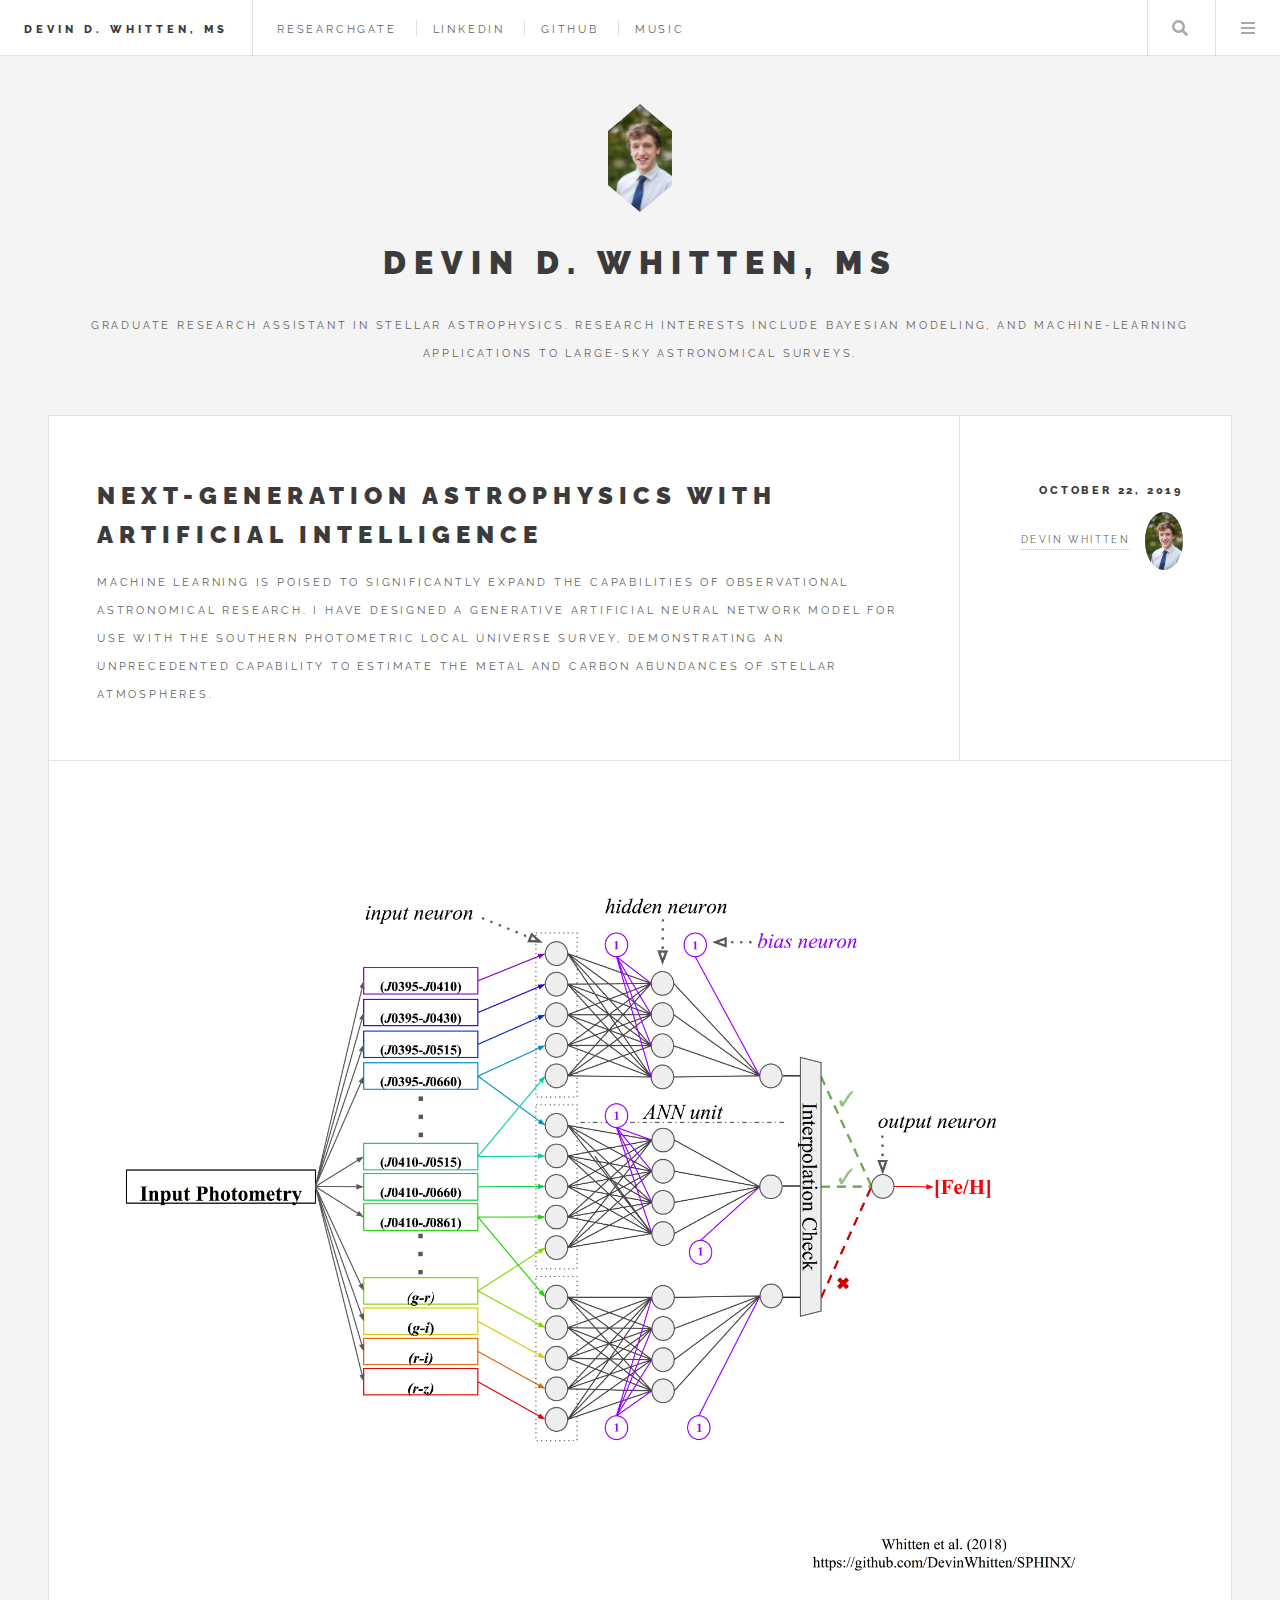
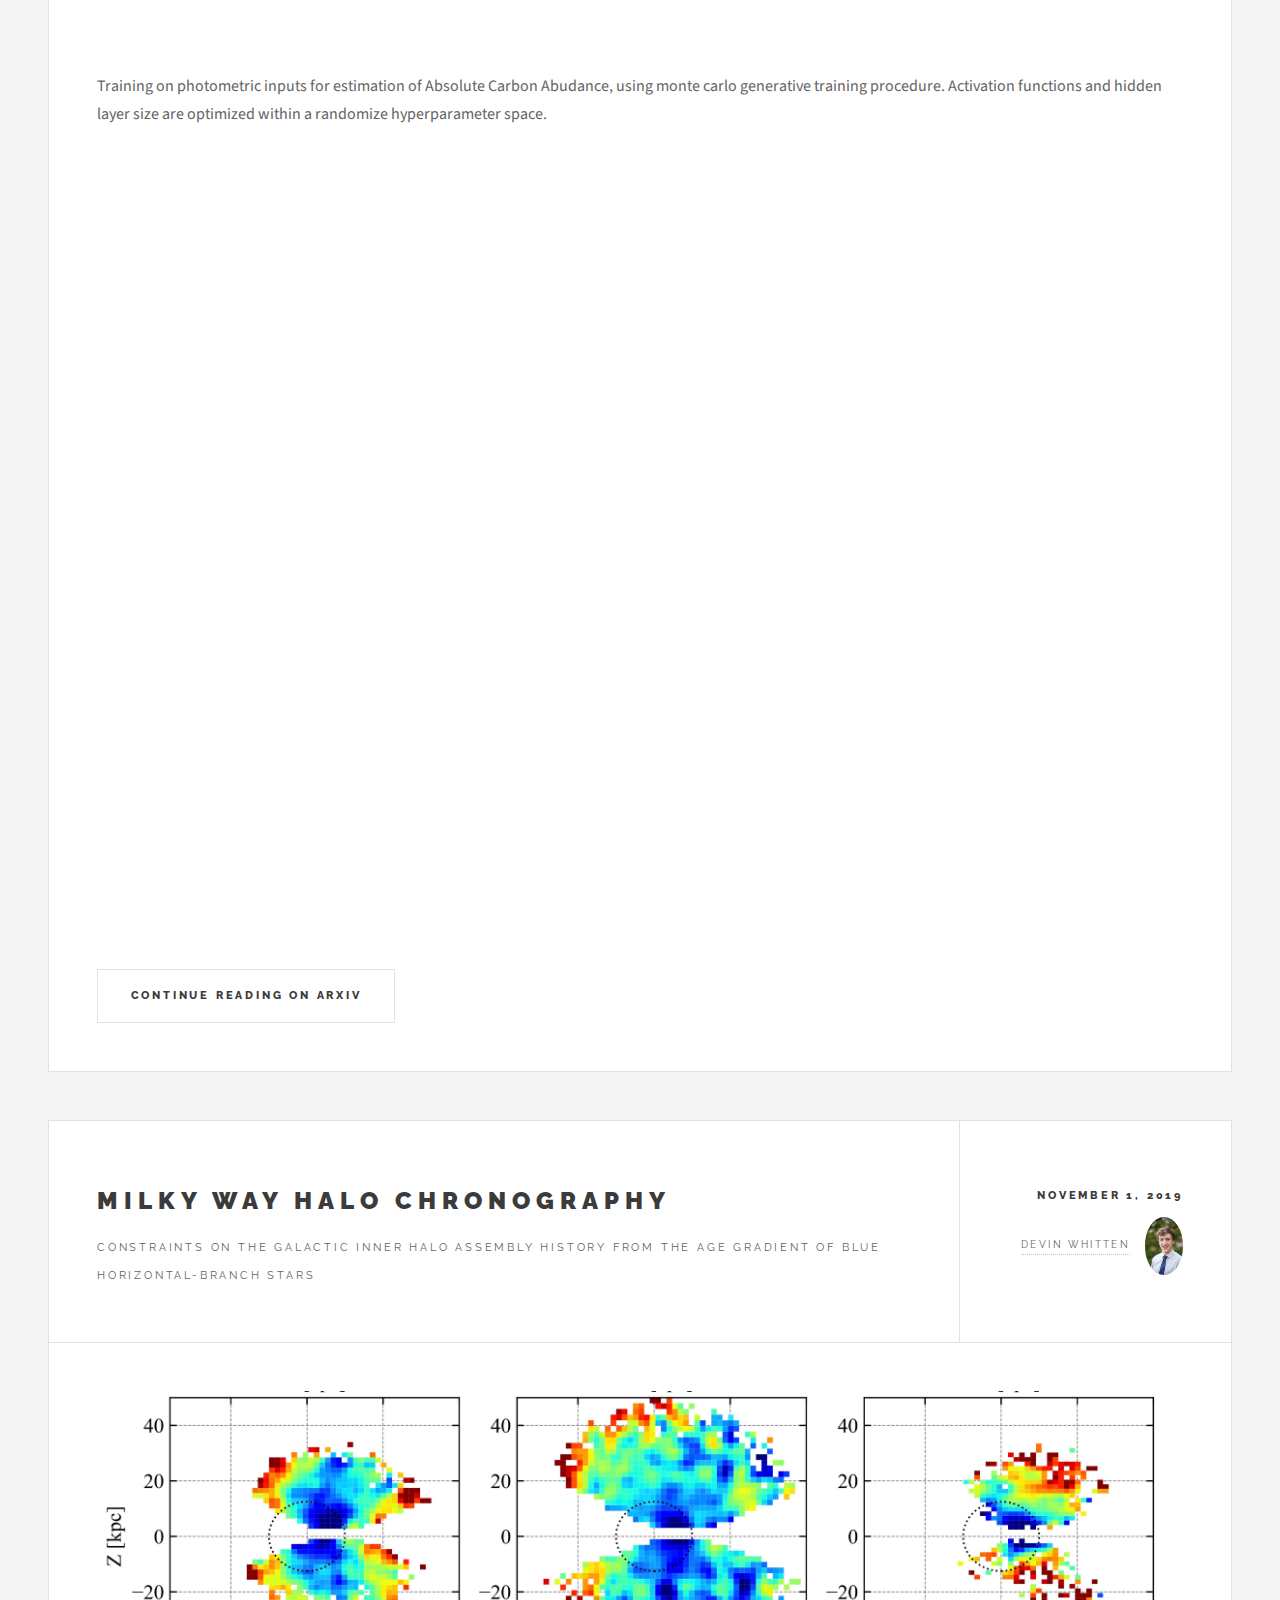
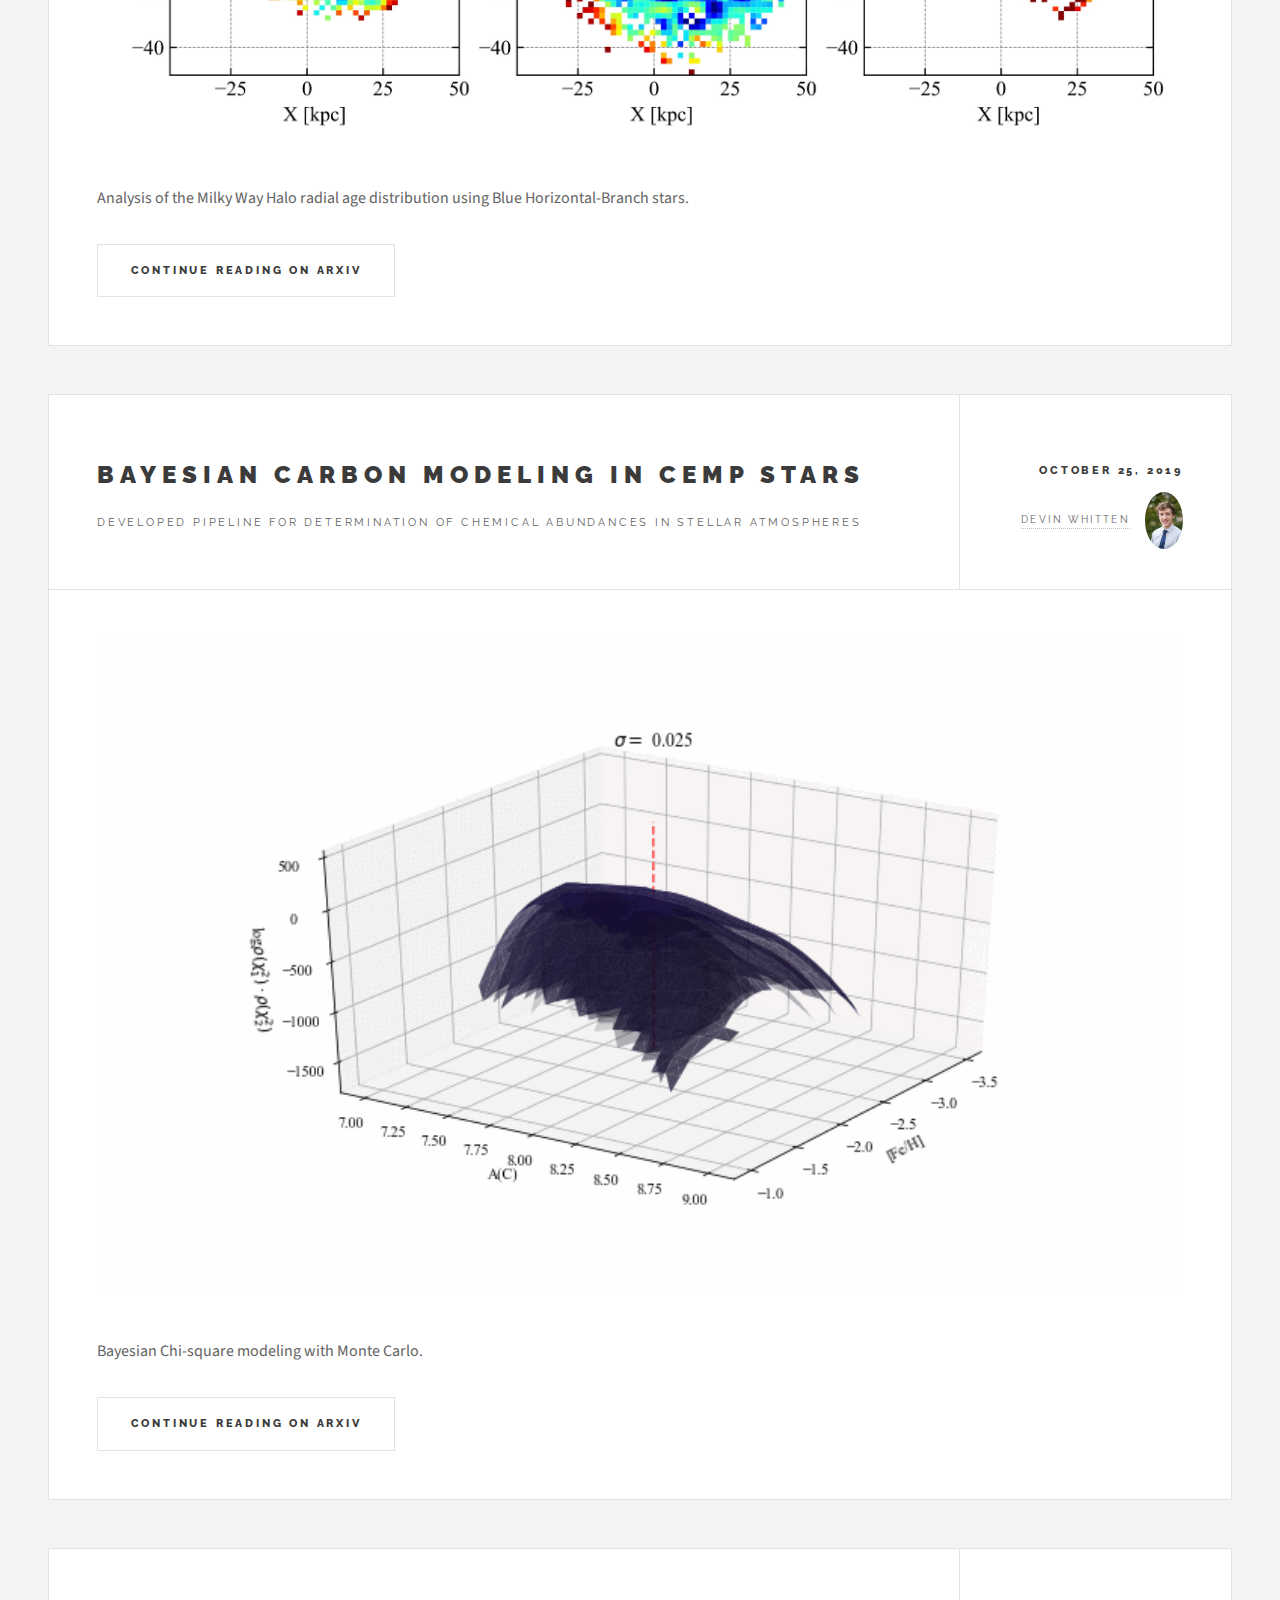
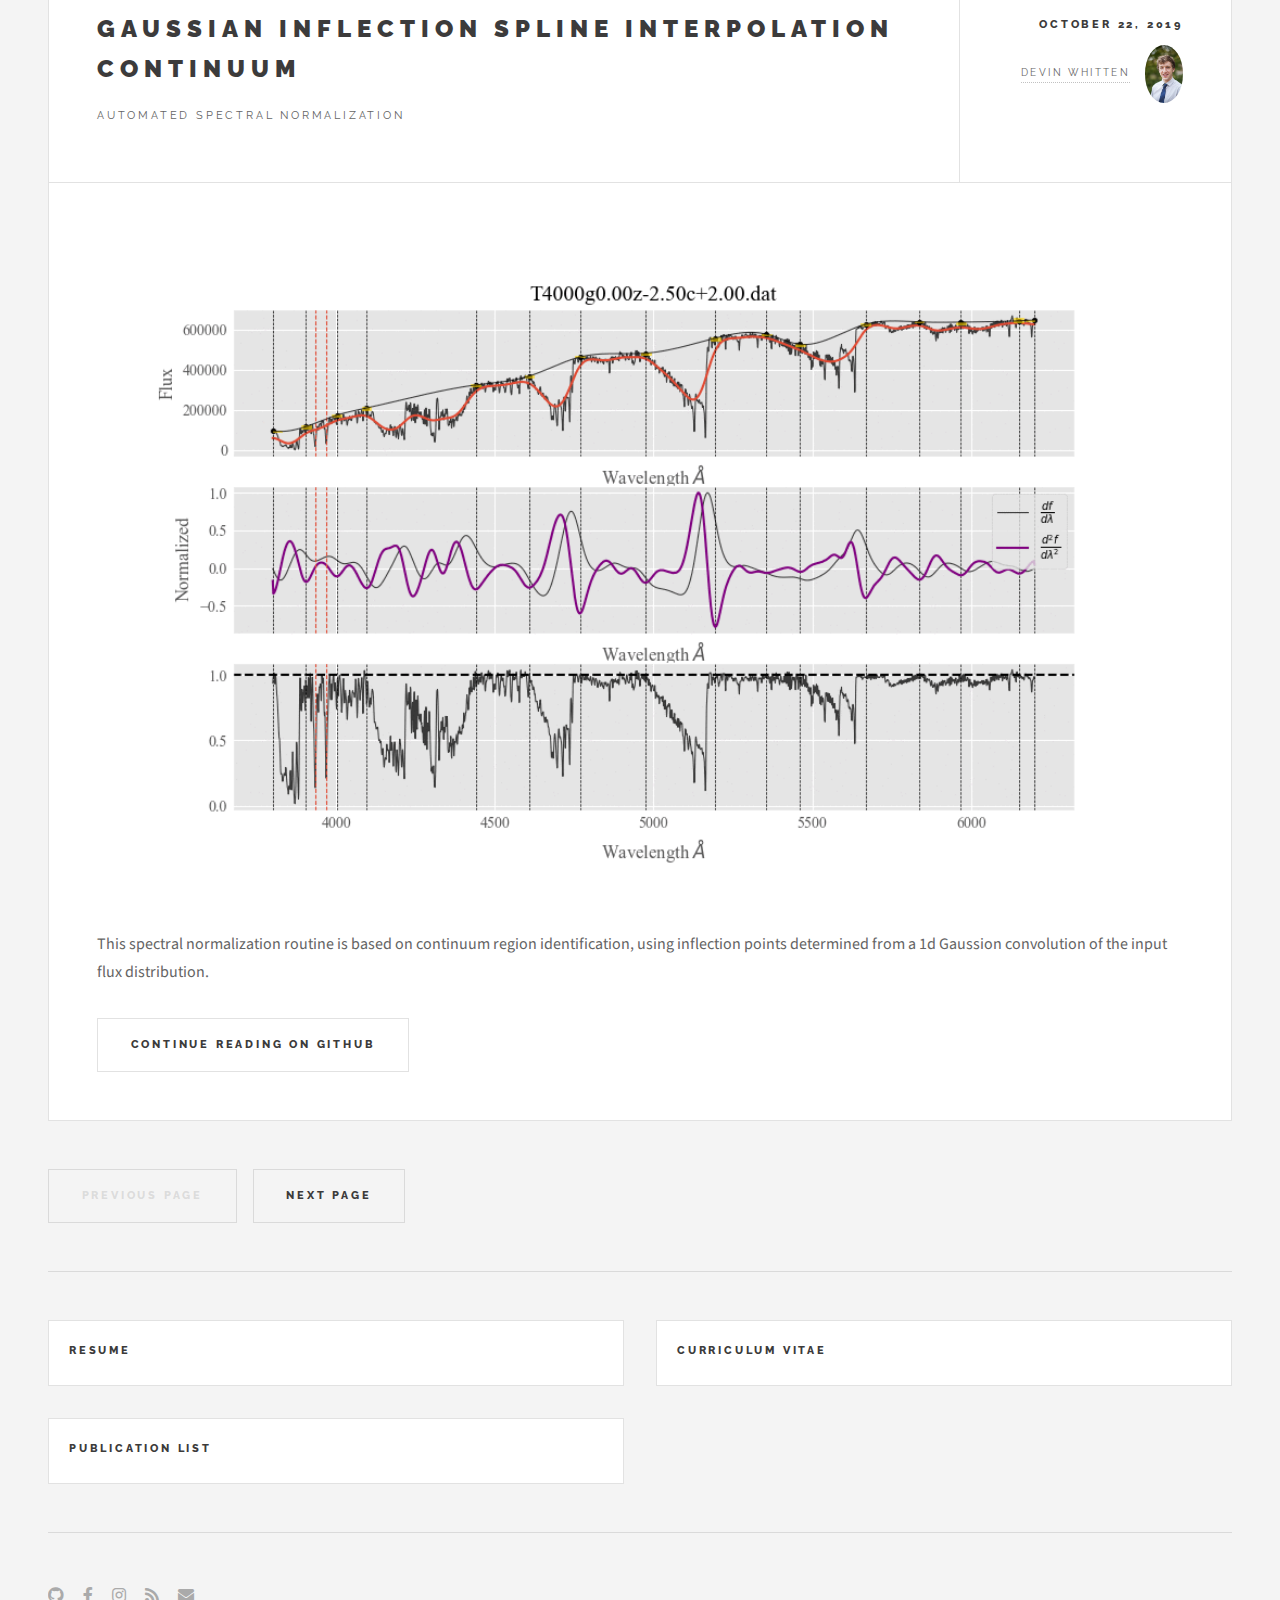
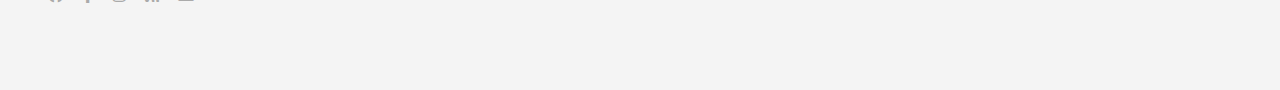
==== commit 26456b0d: "update SPHINX description" ====
--- a/index.html
+++ b/index.html
@@ -65,14 +65,14 @@
 							<section>
 								<ul class="links">
 									<li>
-										<a href="https://pypi.org/manage/projects/">
+										<a href="https://pypi.org/user/dwhitten">
 											<h3>Python Package Index</h3>
 										</a>
 									</li>
 									<li>
 										<a href="#">
-											<h3>Dolor sit amet</h3>
-											<p>Sed vitae justo condimentum</p>
+											<h3>Sofia Analytics</h3>
+											<p>Financial Analytics</p>
 										</a>
 									</li>
 									<li>
@@ -81,12 +81,6 @@
 											<p>Phasellus sed ultricies mi congue</p>
 										</a>
 									</li>
-									<li>
-										<a href="#">
-											<h3>Etiam sed consequat</h3>
-											<p>Porta lectus amet ultricies</p>
-										</a>
-									</li>
 								</ul>
 							</section>
 
@@ -107,7 +101,9 @@
 								<header>
 									<div class="title">
 										<h2><a href="AC_NET1.html">Next-generation Astrophysics with Artificial Intelligence</a></h2>
-										<p>Artificial neural network pipeline for photometric stellar chemical abundance estimations</p>
+										<p>Machine learning is poised to significantly expand the capabilities of observational astronomical research.
+											I have designed a generative artificial neural network model for use with the Southern Photometric Local Universe Survey,
+											demonstrating an unprecedented capability to estimate the metal and carbon abundances of stellar atmospheres.</p>
 									</div>
 									<div class="meta">
 										<time class="published" datetime="2015-10-22">October 22, 2019</time>
@@ -117,7 +113,6 @@
 								<a href="html/FEH_NETWORK.html" class="image featured"><img src="images/sphinx_outline.png" alt="" /></a>
 								<p> Training on photometric inputs for estimation of Absolute Carbon Abudance, using monte carlo generative training procedure.
 										Activation functions and hidden layer size are optimized within a randomize hyperparameter space.</p>
-								<p>For use with the Javalambre and Southern Photometric Local Universe Surveys</p>
 								<iframe width="900" height="800" frameborder="0" scrolling="no" src="//plot.ly/~DevinWhitten/127.embed"></iframe>
 																<footer>
 									<ul class="actions">
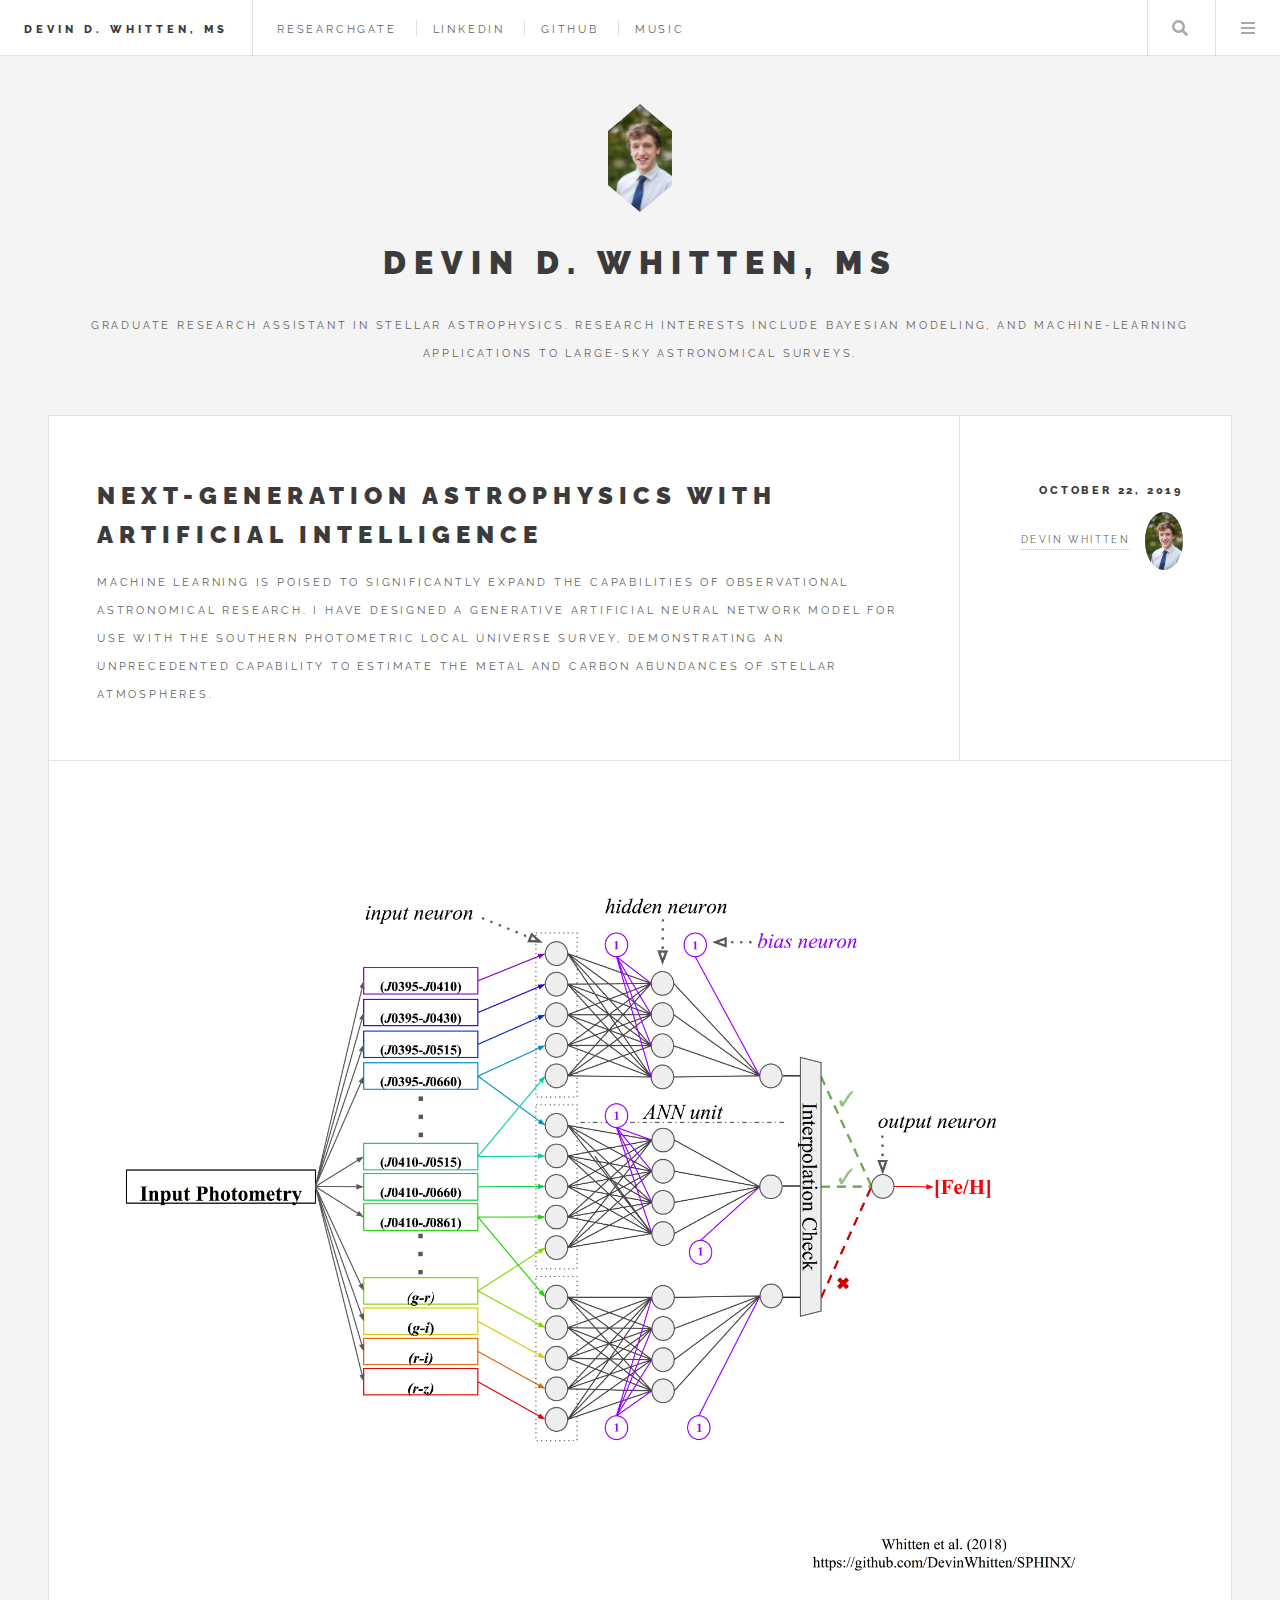
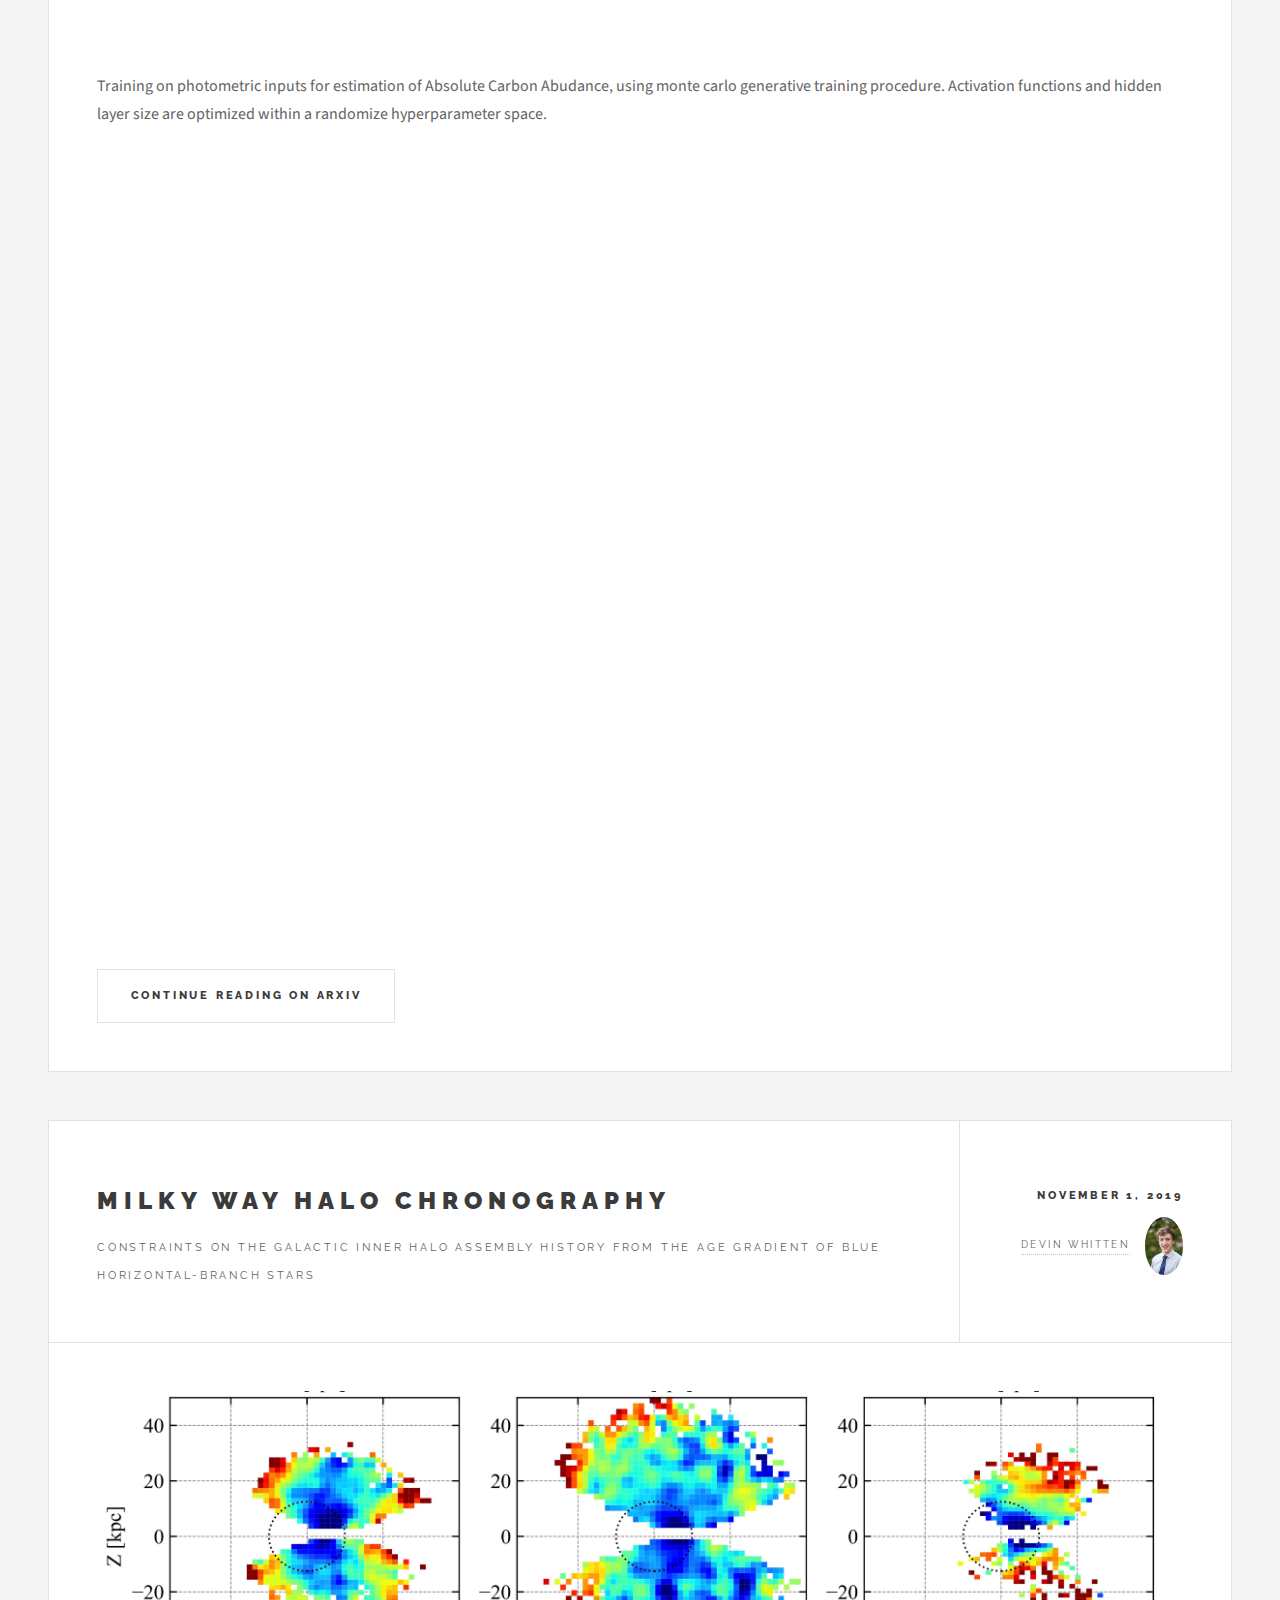
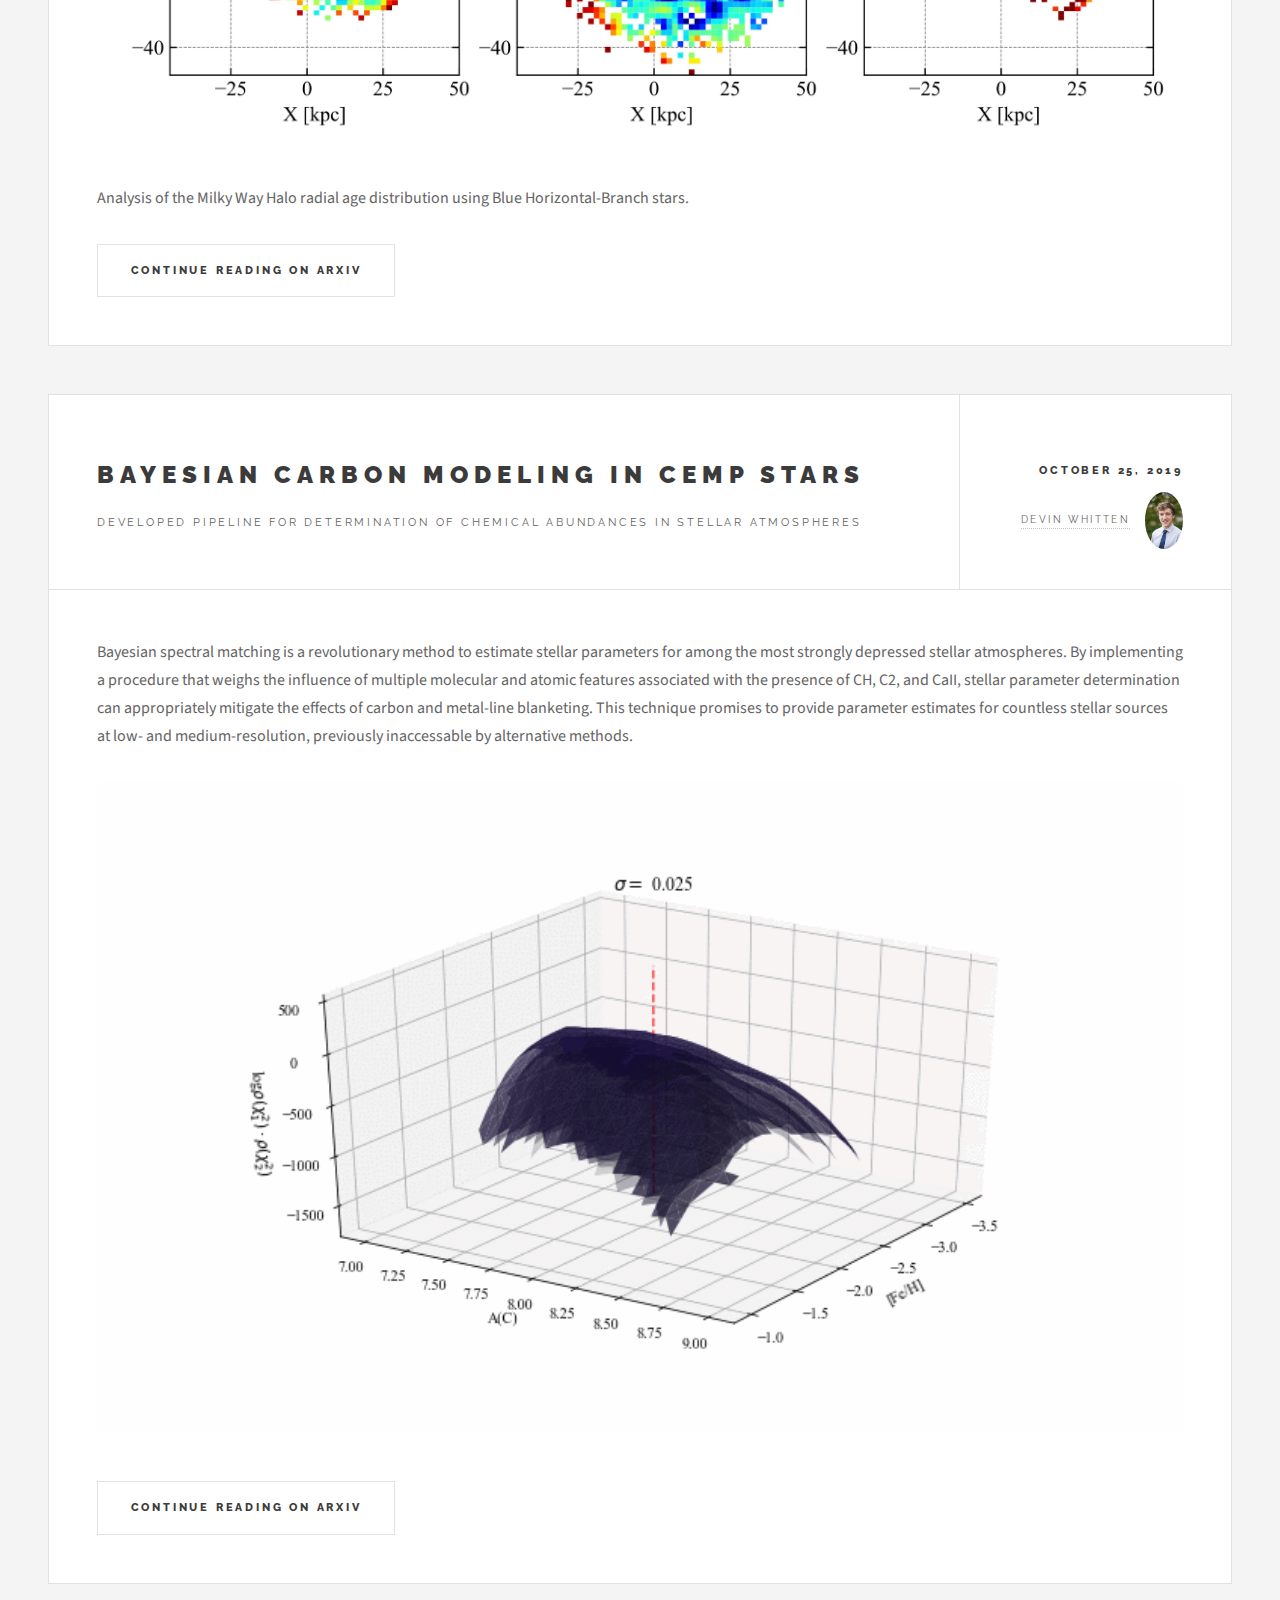
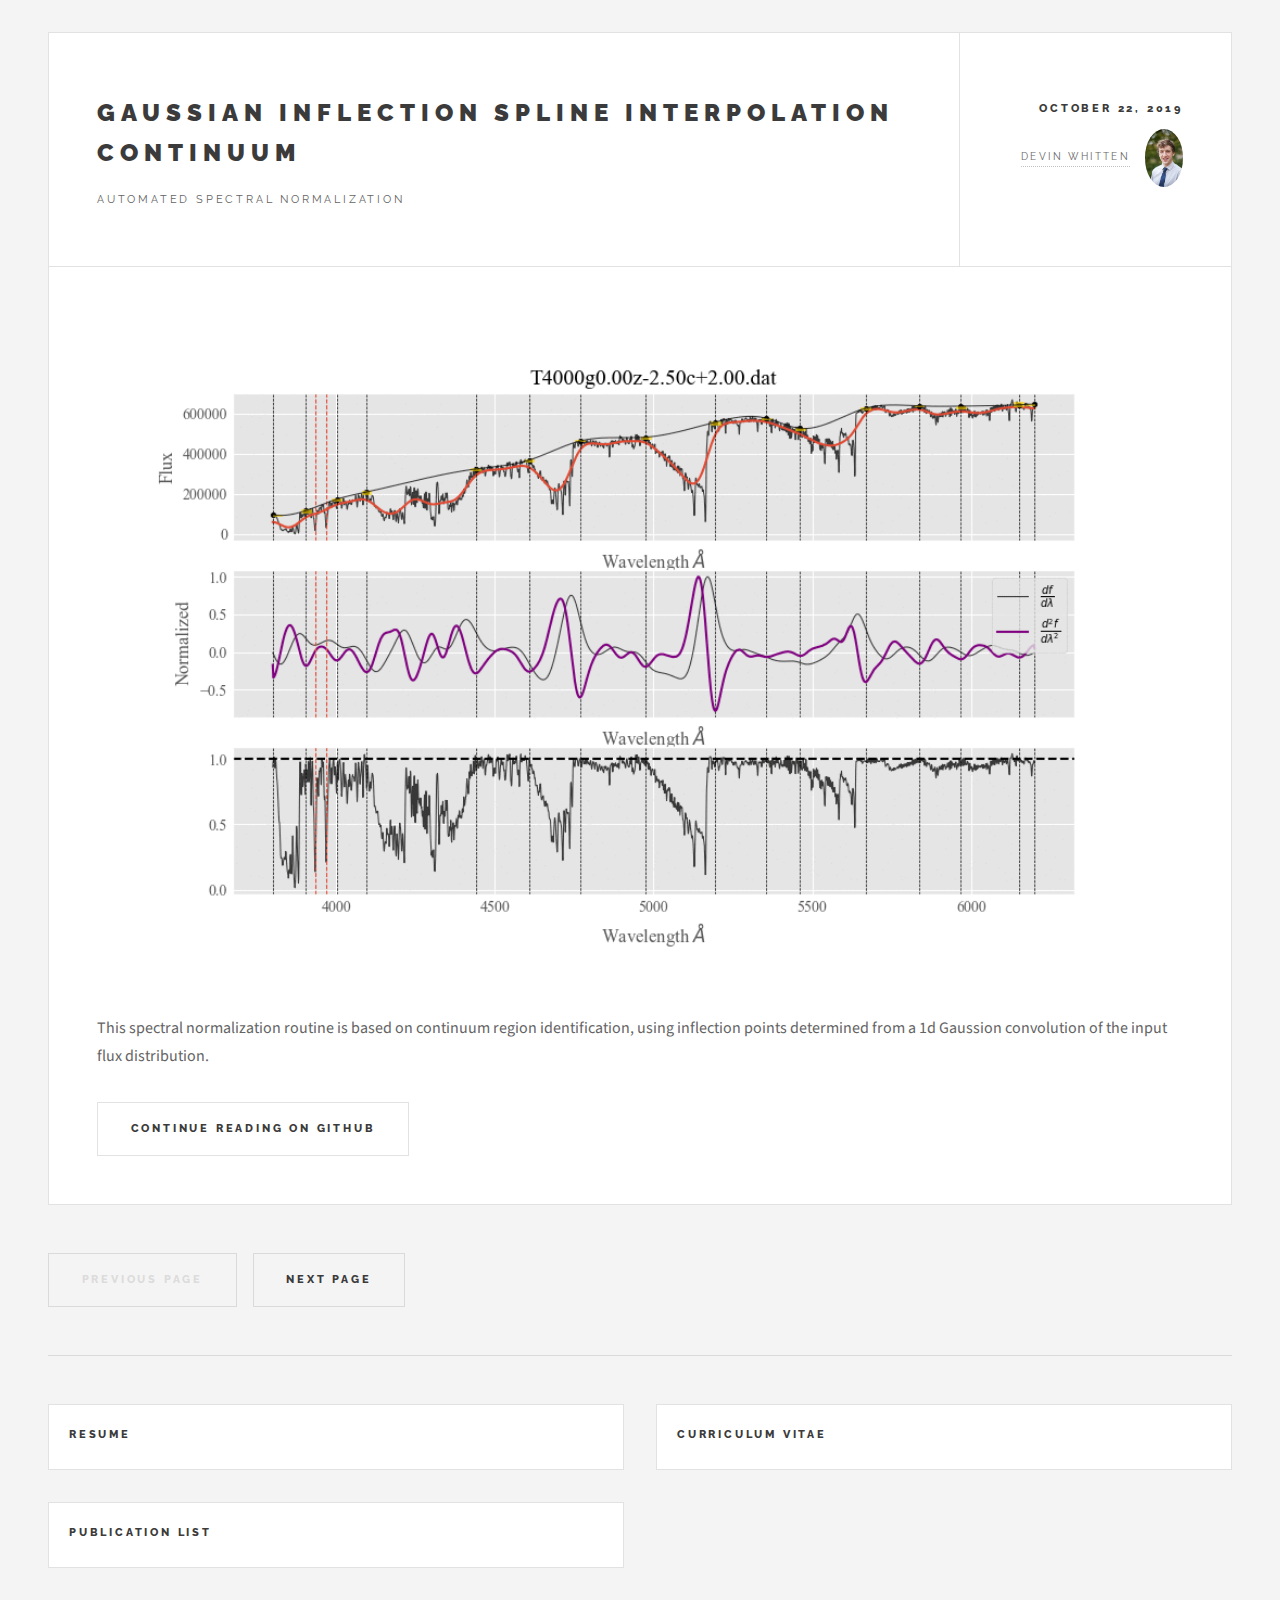
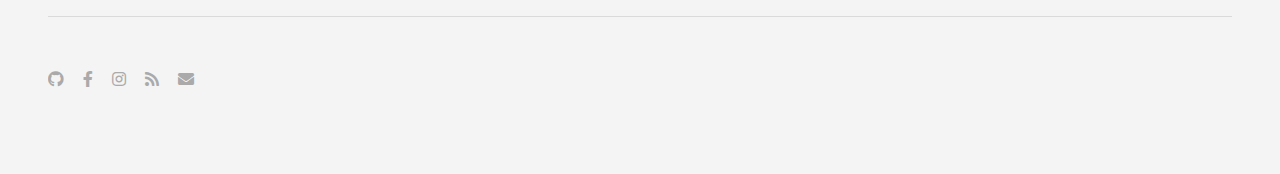
==== commit cc650d32: "update CASPER" ====
--- a/index.html
+++ b/index.html
@@ -161,8 +161,12 @@
 										<a href="#" class="author"><span class="name">Devin Whitten</span><img src="images/avatar.jpg" alt="" /></a>
 									</div>
 								</header>
+								<p>Bayesian spectral matching is a revolutionary method to estimate stellar parameters for among the most strongly depressed stellar atmospheres.
+								   By implementing a procedure that weighs the influence of multiple molecular and atomic features associated with the presence of CH, C2, and CaII,
+								   stellar parameter determination can appropriately mitigate the effects of carbon and metal-line blanketing.
+									 This technique promises to provide parameter estimates for countless stellar sources at low- and medium-resolution, previously inaccessable by alternative methods.</p>
 								<a href="single.html" class="image featured"><img src="images/sigma_save_update.gif" alt="" /></a>
-								<p>Bayesian Chi-square modeling with Monte Carlo.</p>
+
 								<footer>
 									<ul class="actions">
 										<li><a href="https://arxiv.org/pdf/1910.10038.pdf" class="button large">Continue Reading on Arxiv</a></li>
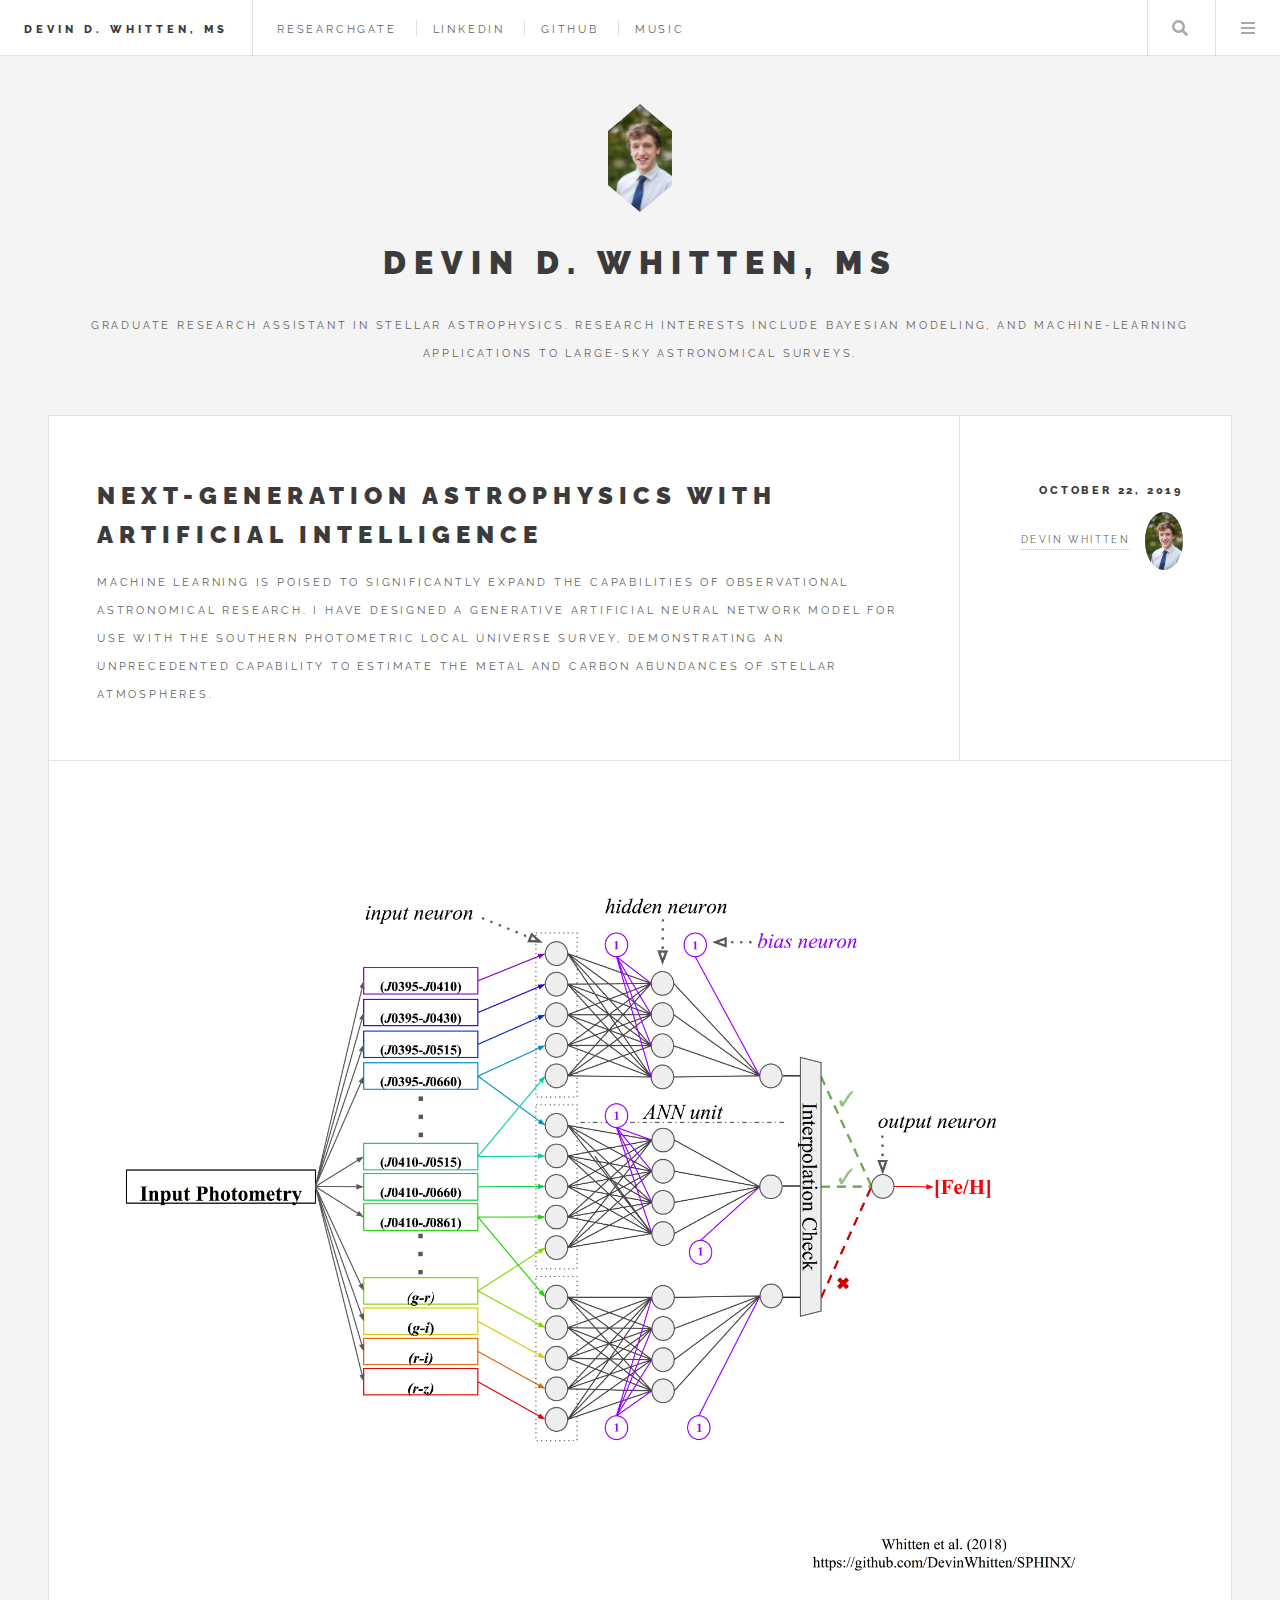
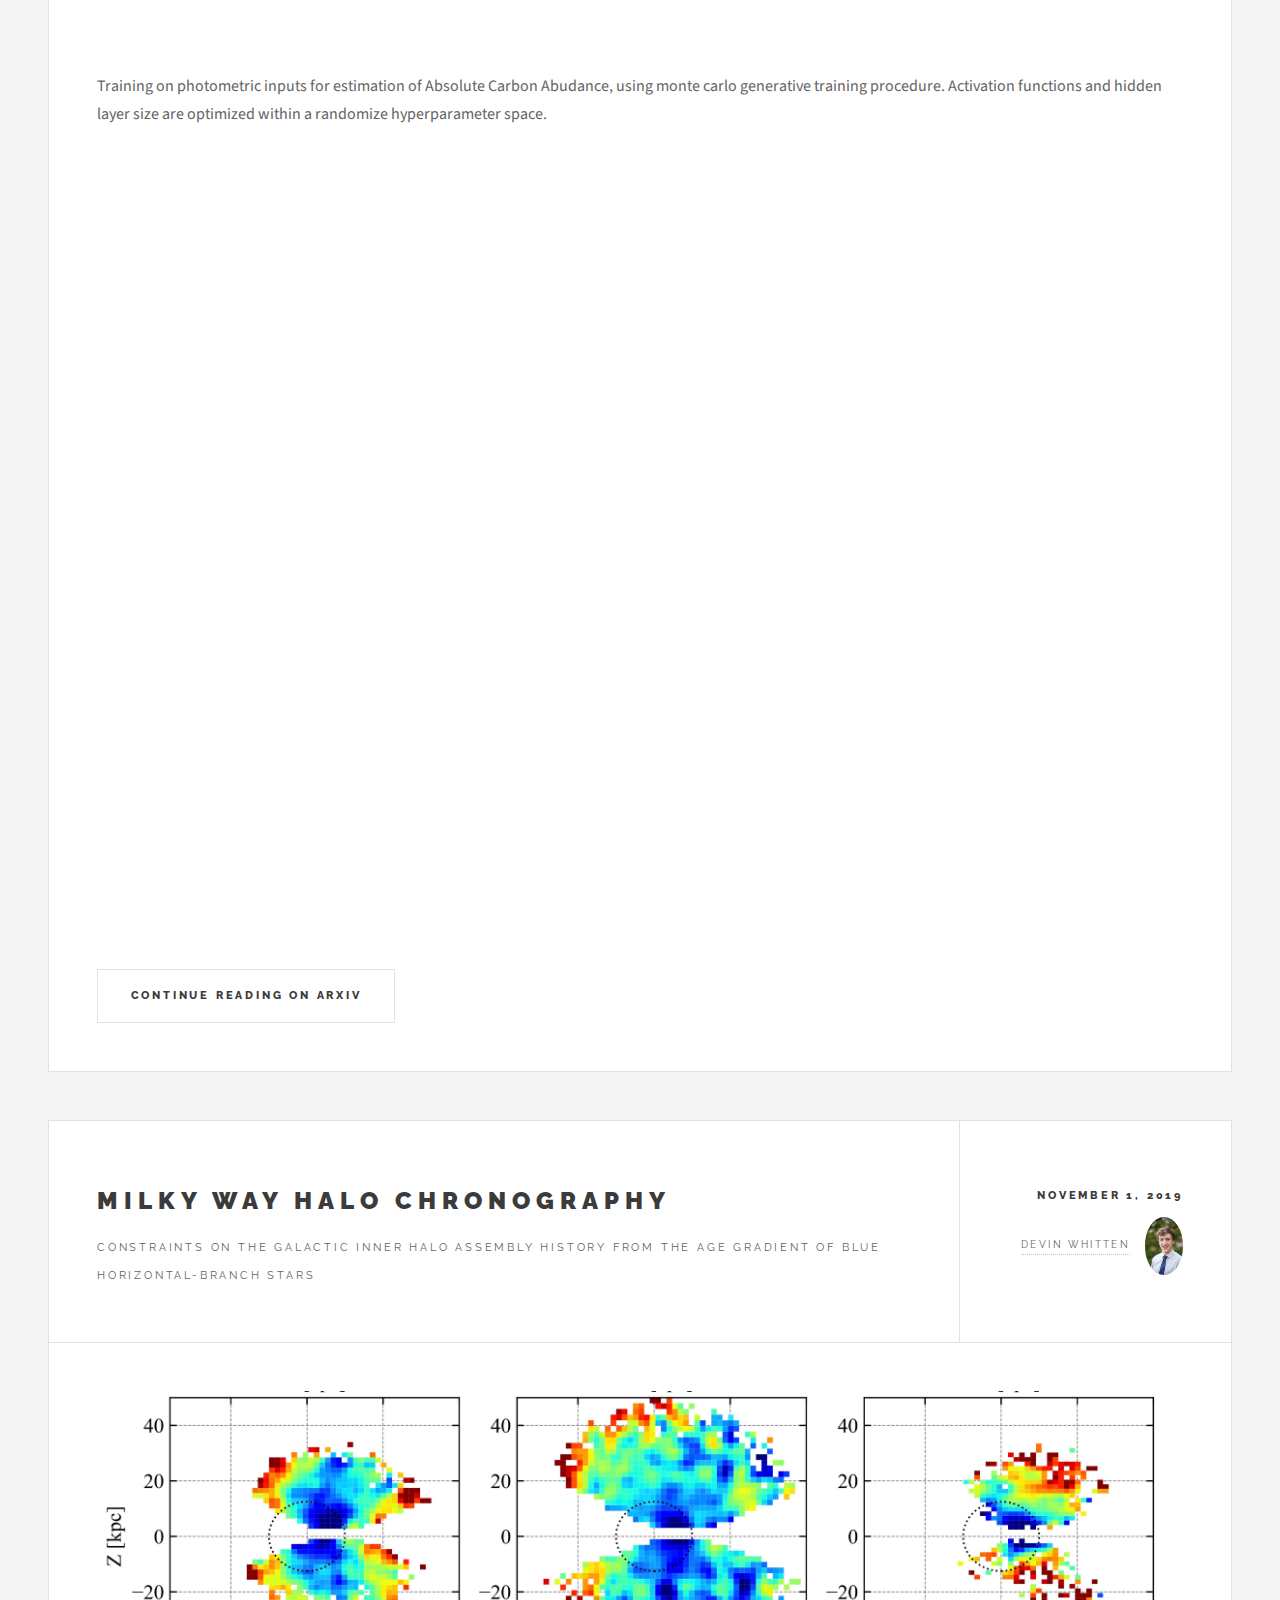
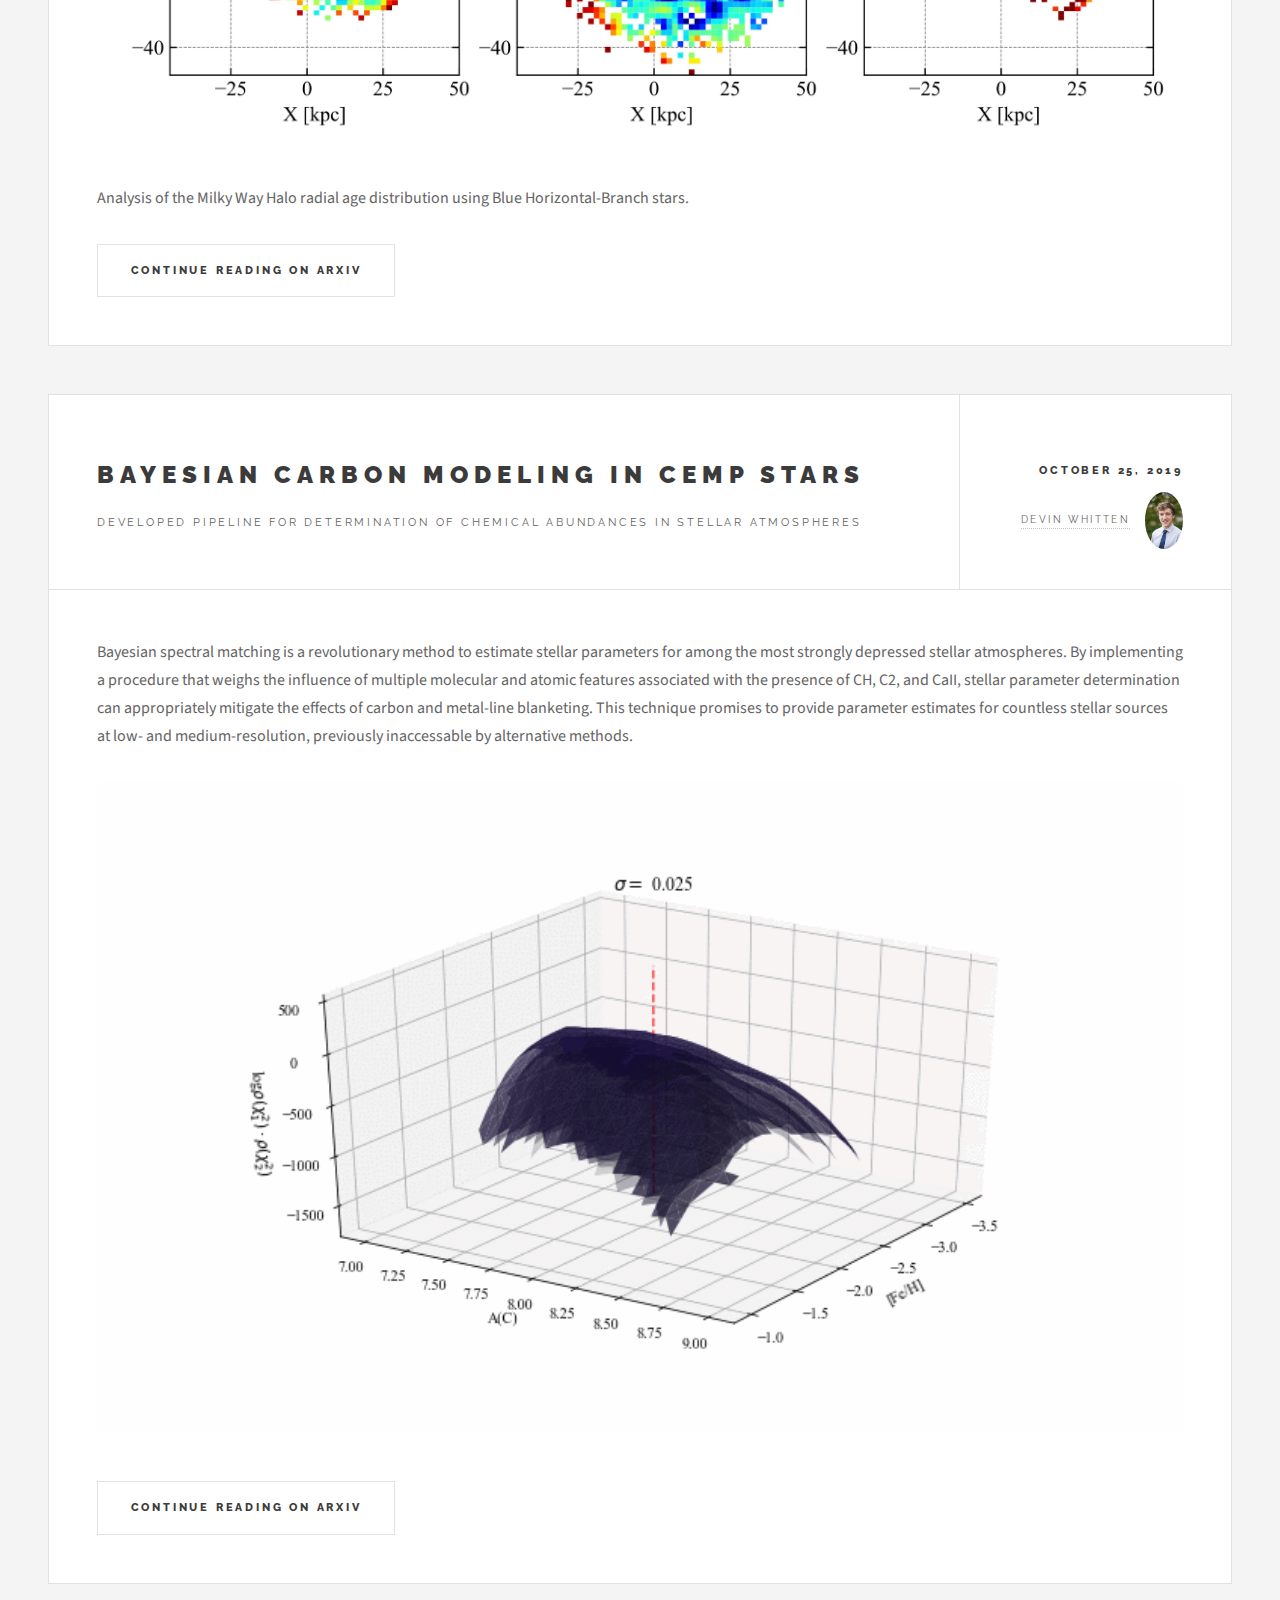
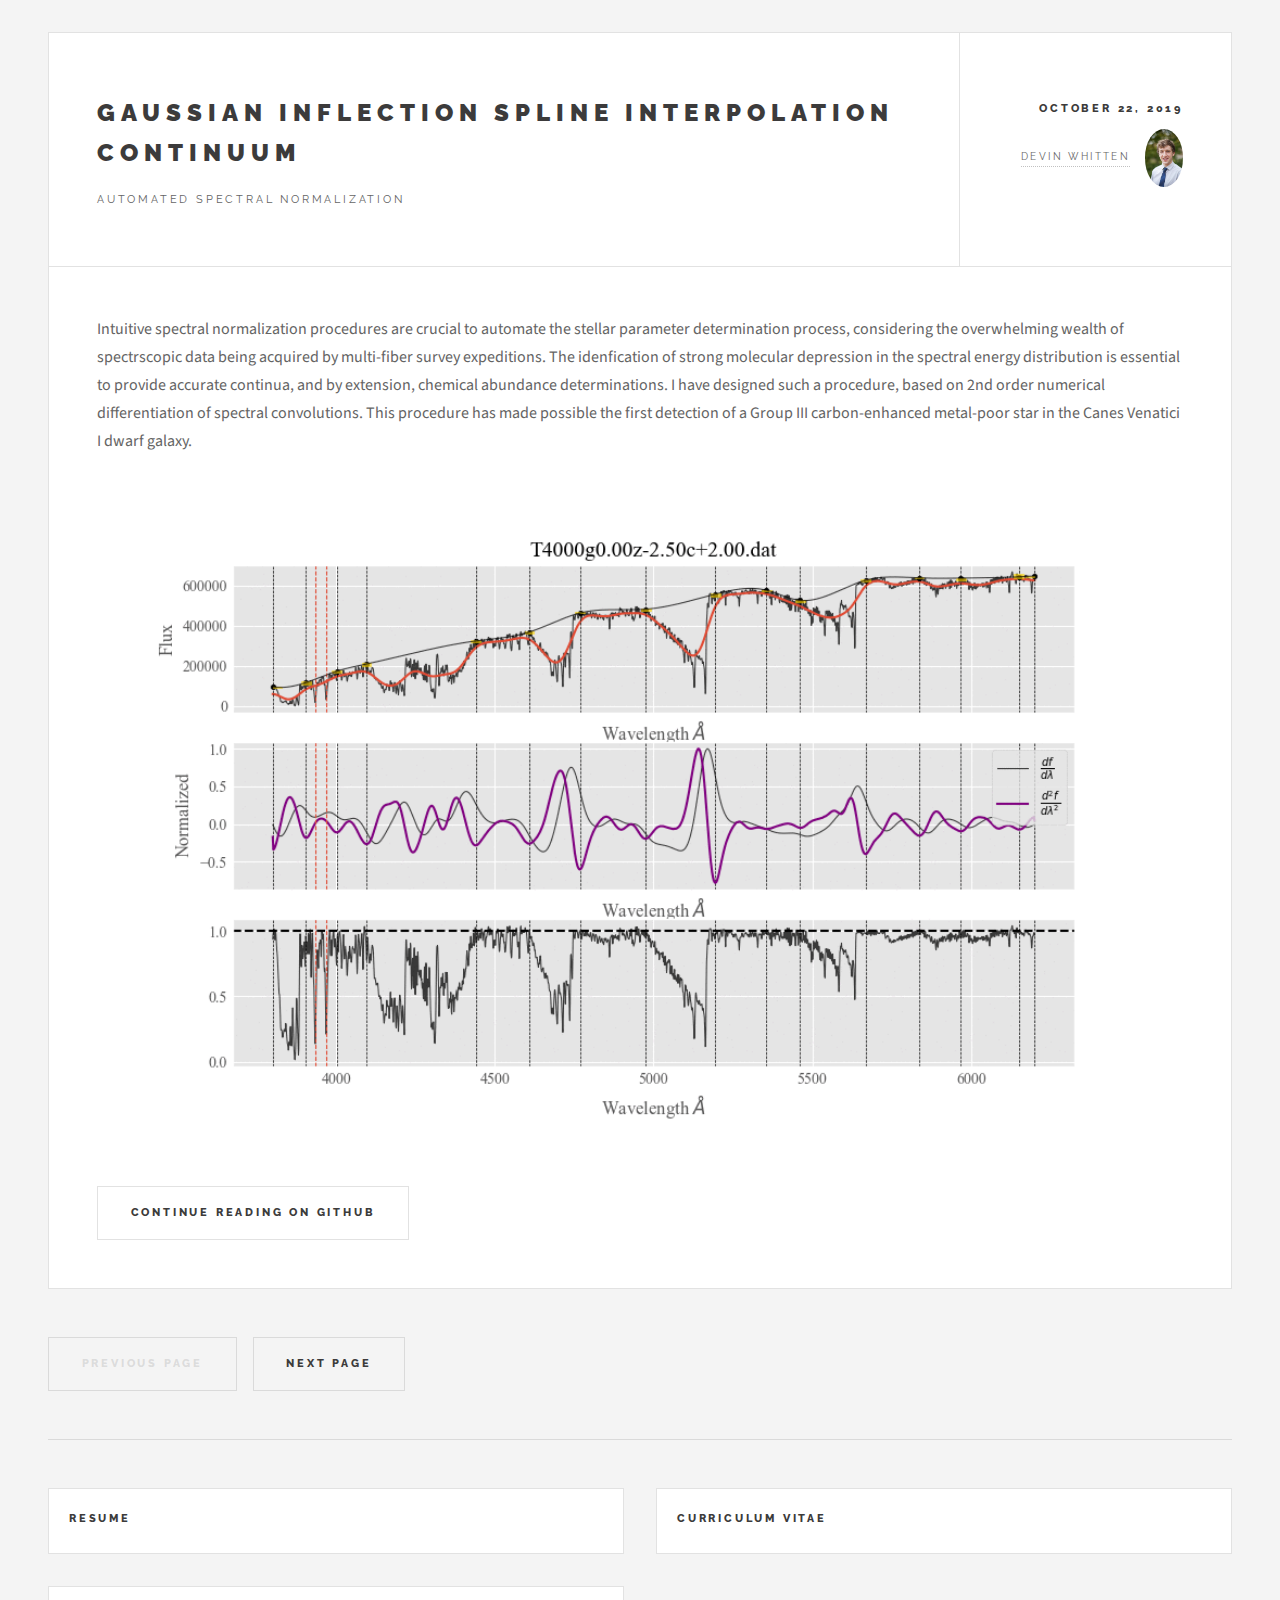
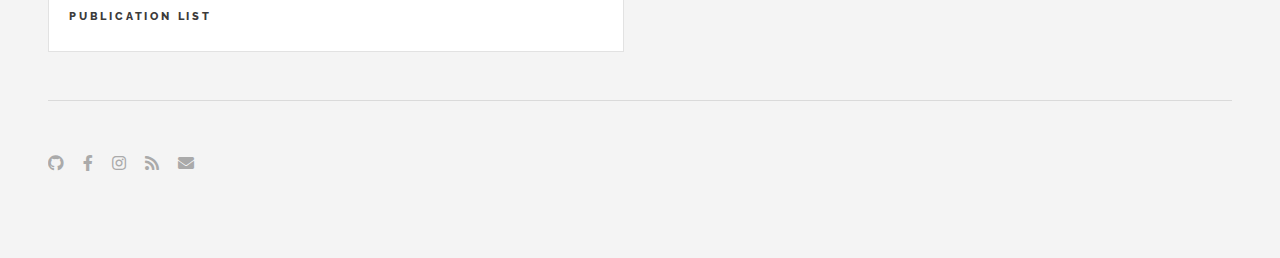
==== commit 775c2f09: "update GISIC description" ====
--- a/index.html
+++ b/index.html
@@ -187,8 +187,12 @@
 										<a href="#" class="author"><span class="name">Devin Whitten</span><img src="images/avatar.jpg" alt="" /></a>
 									</div>
 								</header>
+								<p>Intuitive spectral normalization procedures are crucial to automate the stellar parameter determination process,
+									considering the overwhelming wealth of spectrscopic data being acquired by multi-fiber survey expeditions.
+									The idenfication of strong molecular depression in the spectral energy distribution is essential to provide accurate continua, and by extension, chemical abundance determinations.
+								  I have designed such a procedure, based on 2nd order numerical differentiation of spectral convolutions.
+									This procedure has made possible the first detection of a Group III carbon-enhanced metal-poor star in the Canes Venatici I dwarf galaxy.</p>
 								<a href="single.html" class="image featured"><img src="images/continuum_animation.gif" alt="" /></a>
-								<p>This spectral normalization routine is based on continuum region identification, using inflection points determined from a 1d Gaussion convolution of the input flux distribution.</p>
 								<footer>
 									<ul class="actions">
 										<li><a href="https://github.com/DevinWhitten/GISIC" class="button large">Continue Reading on Github</a></li>
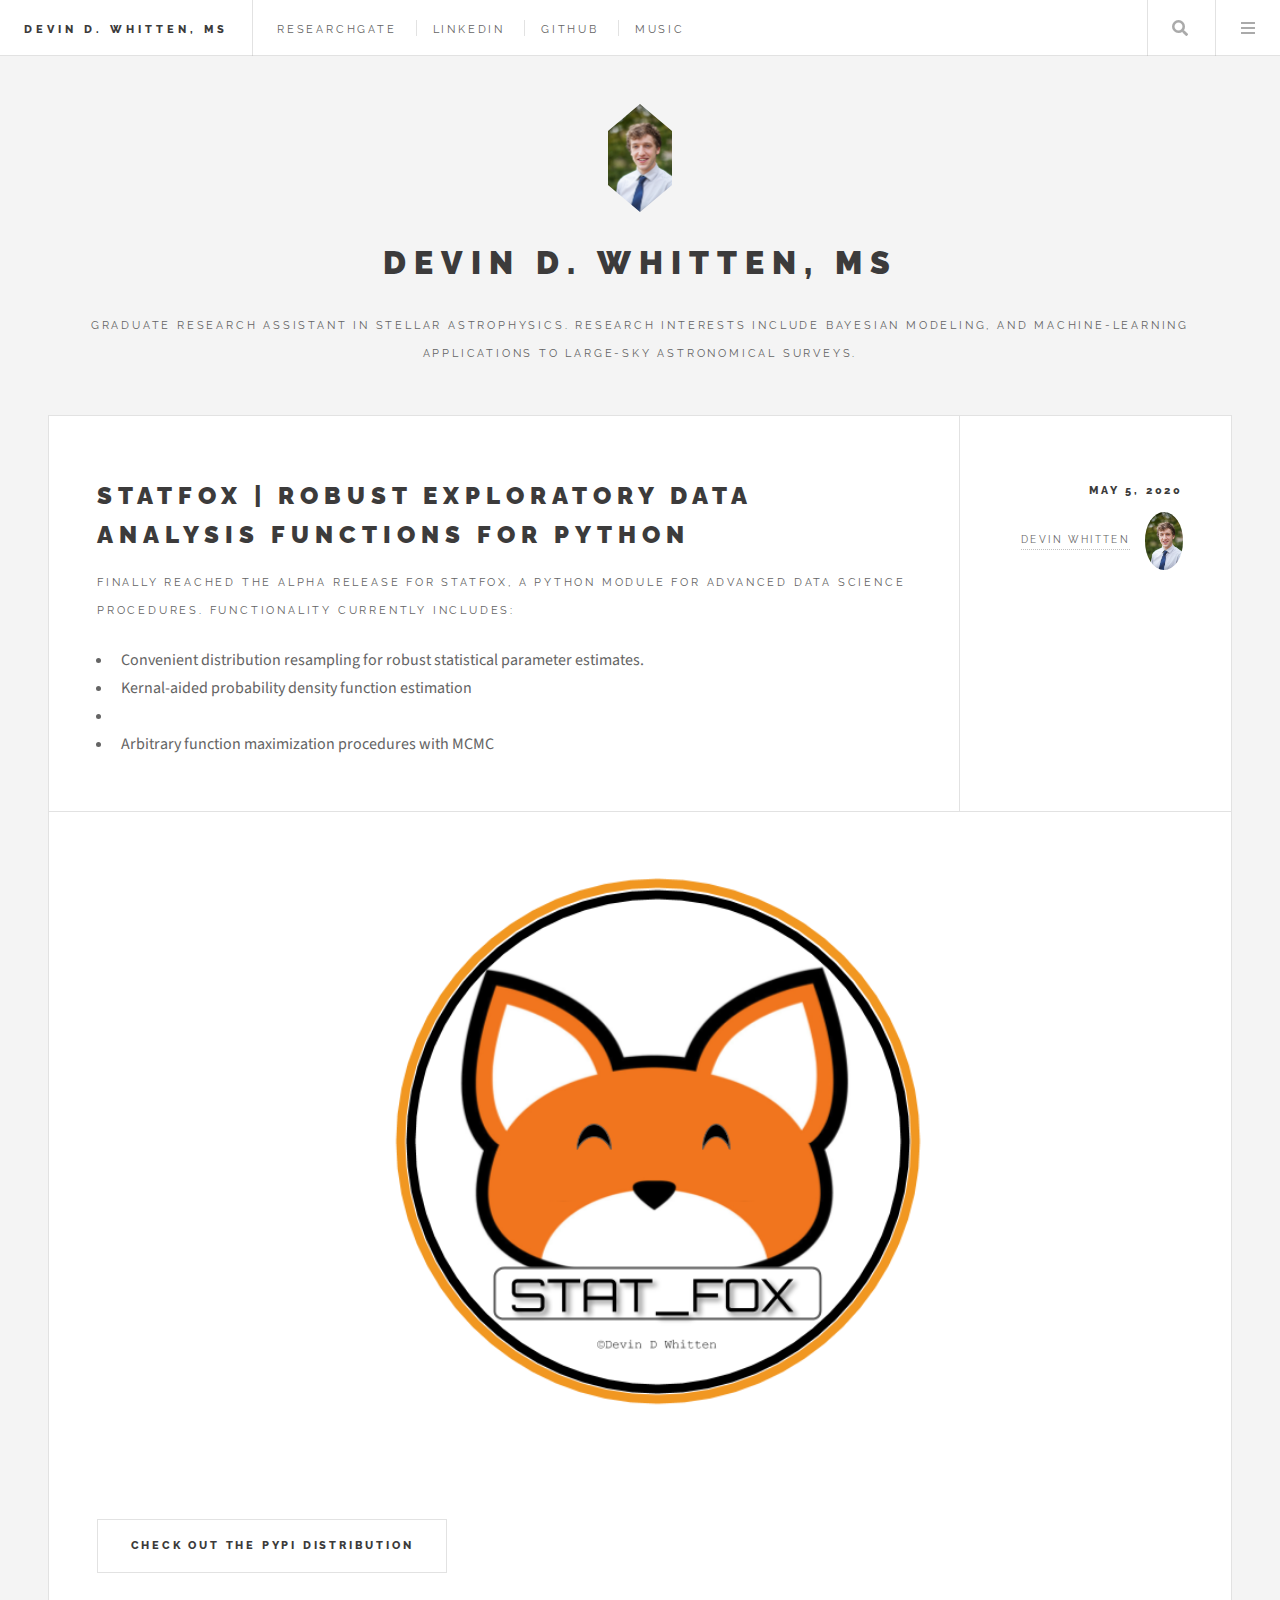
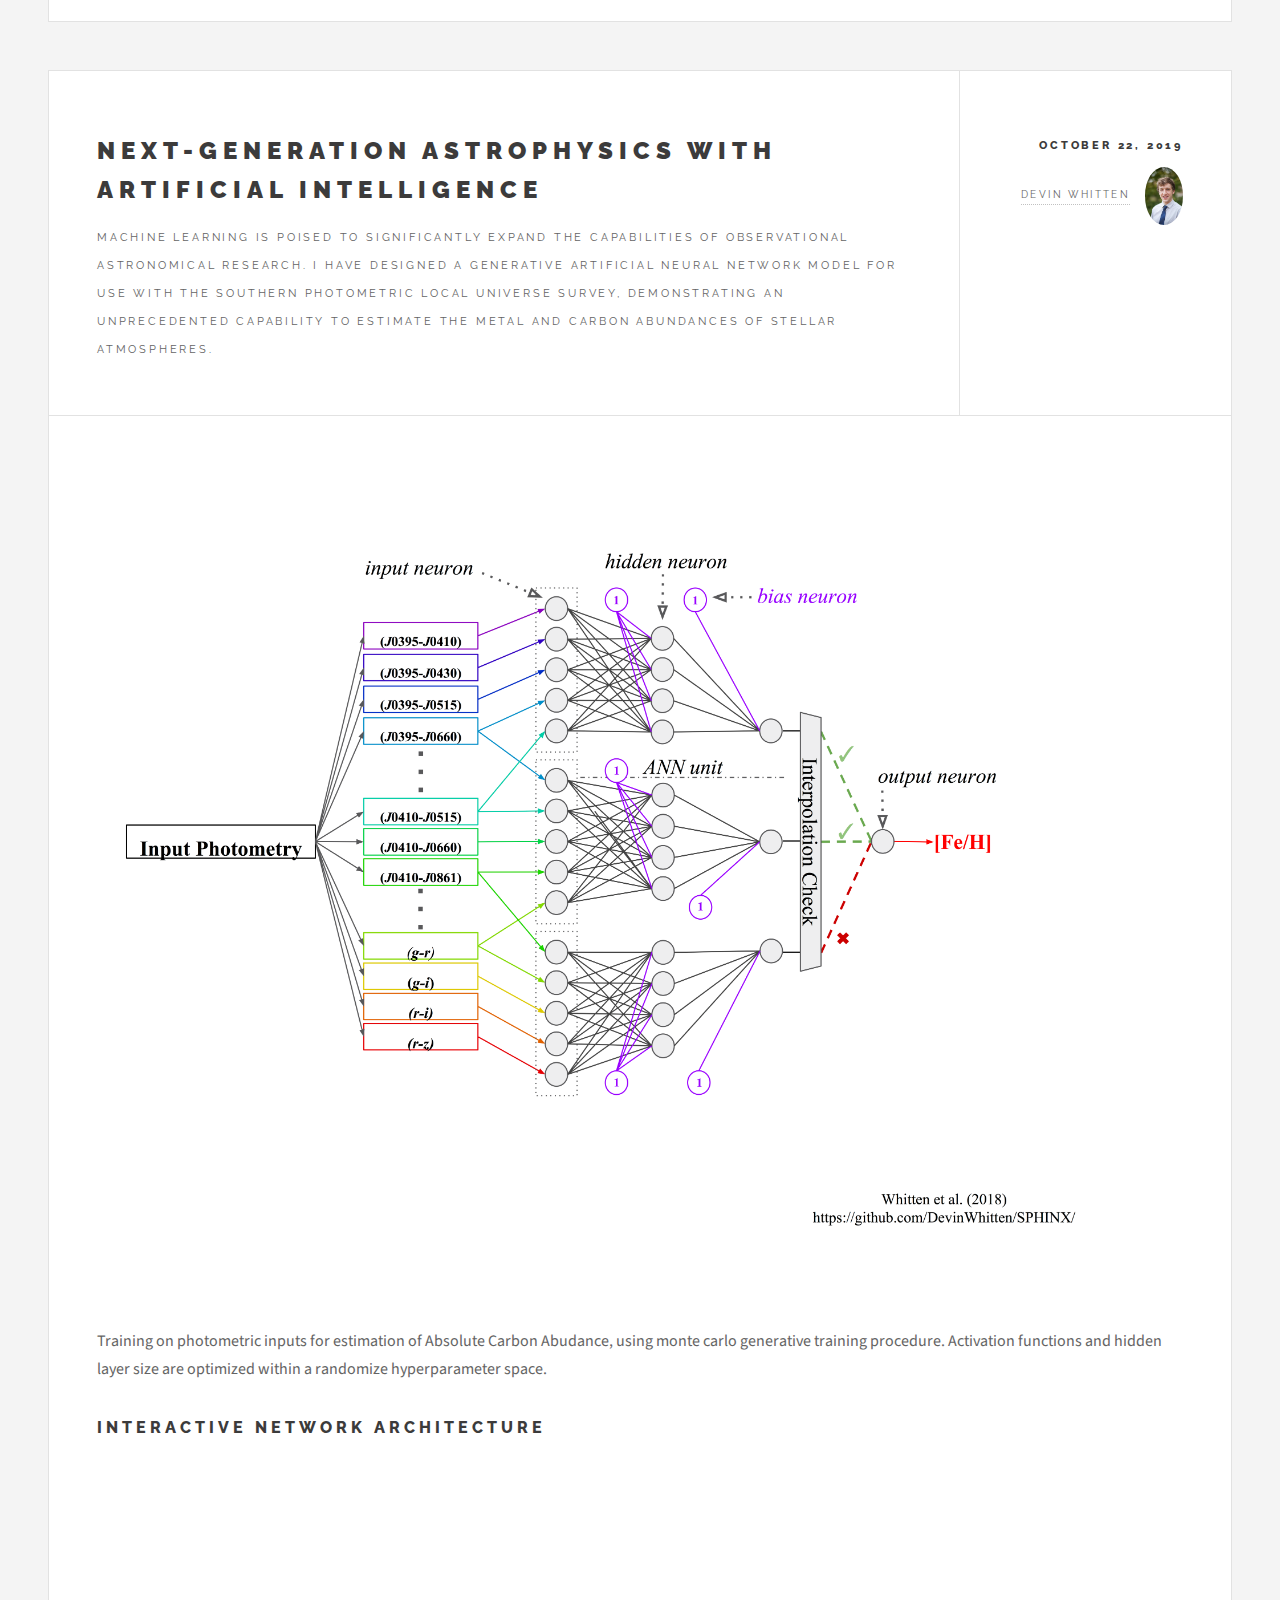
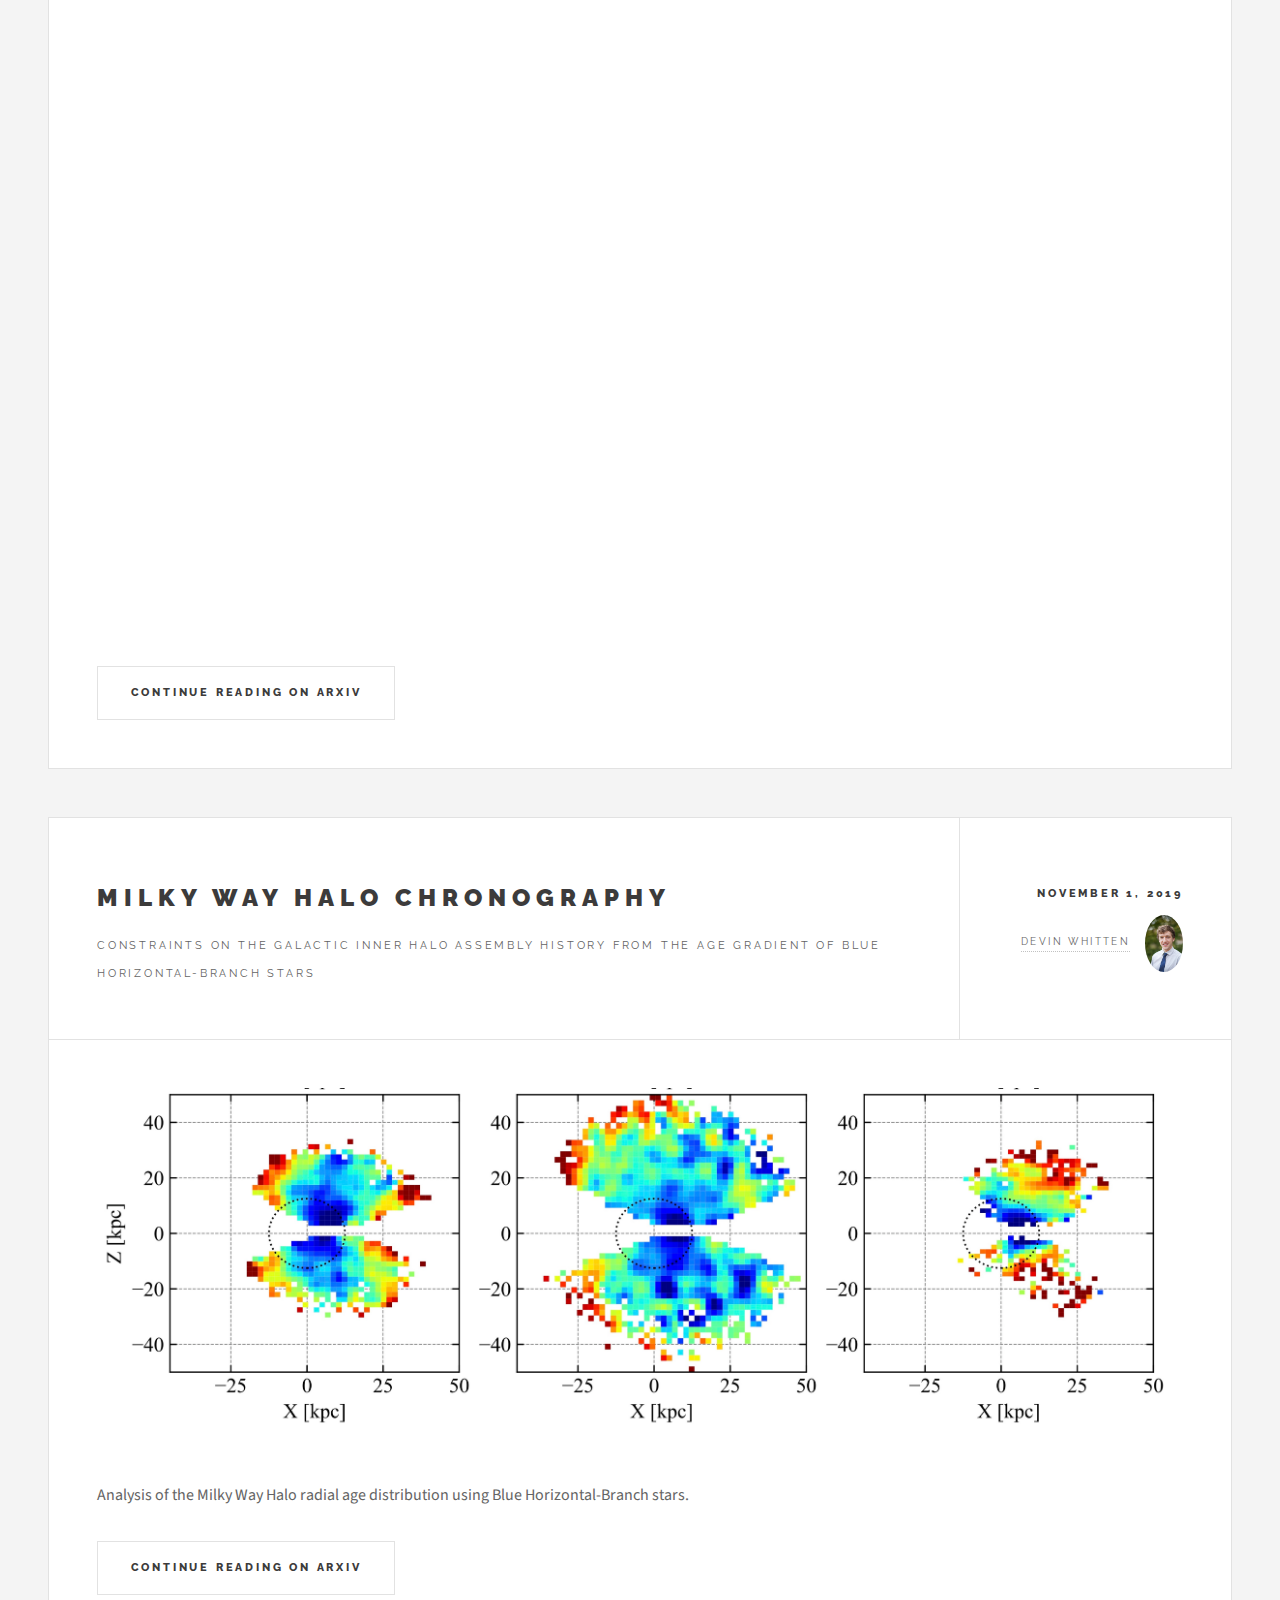
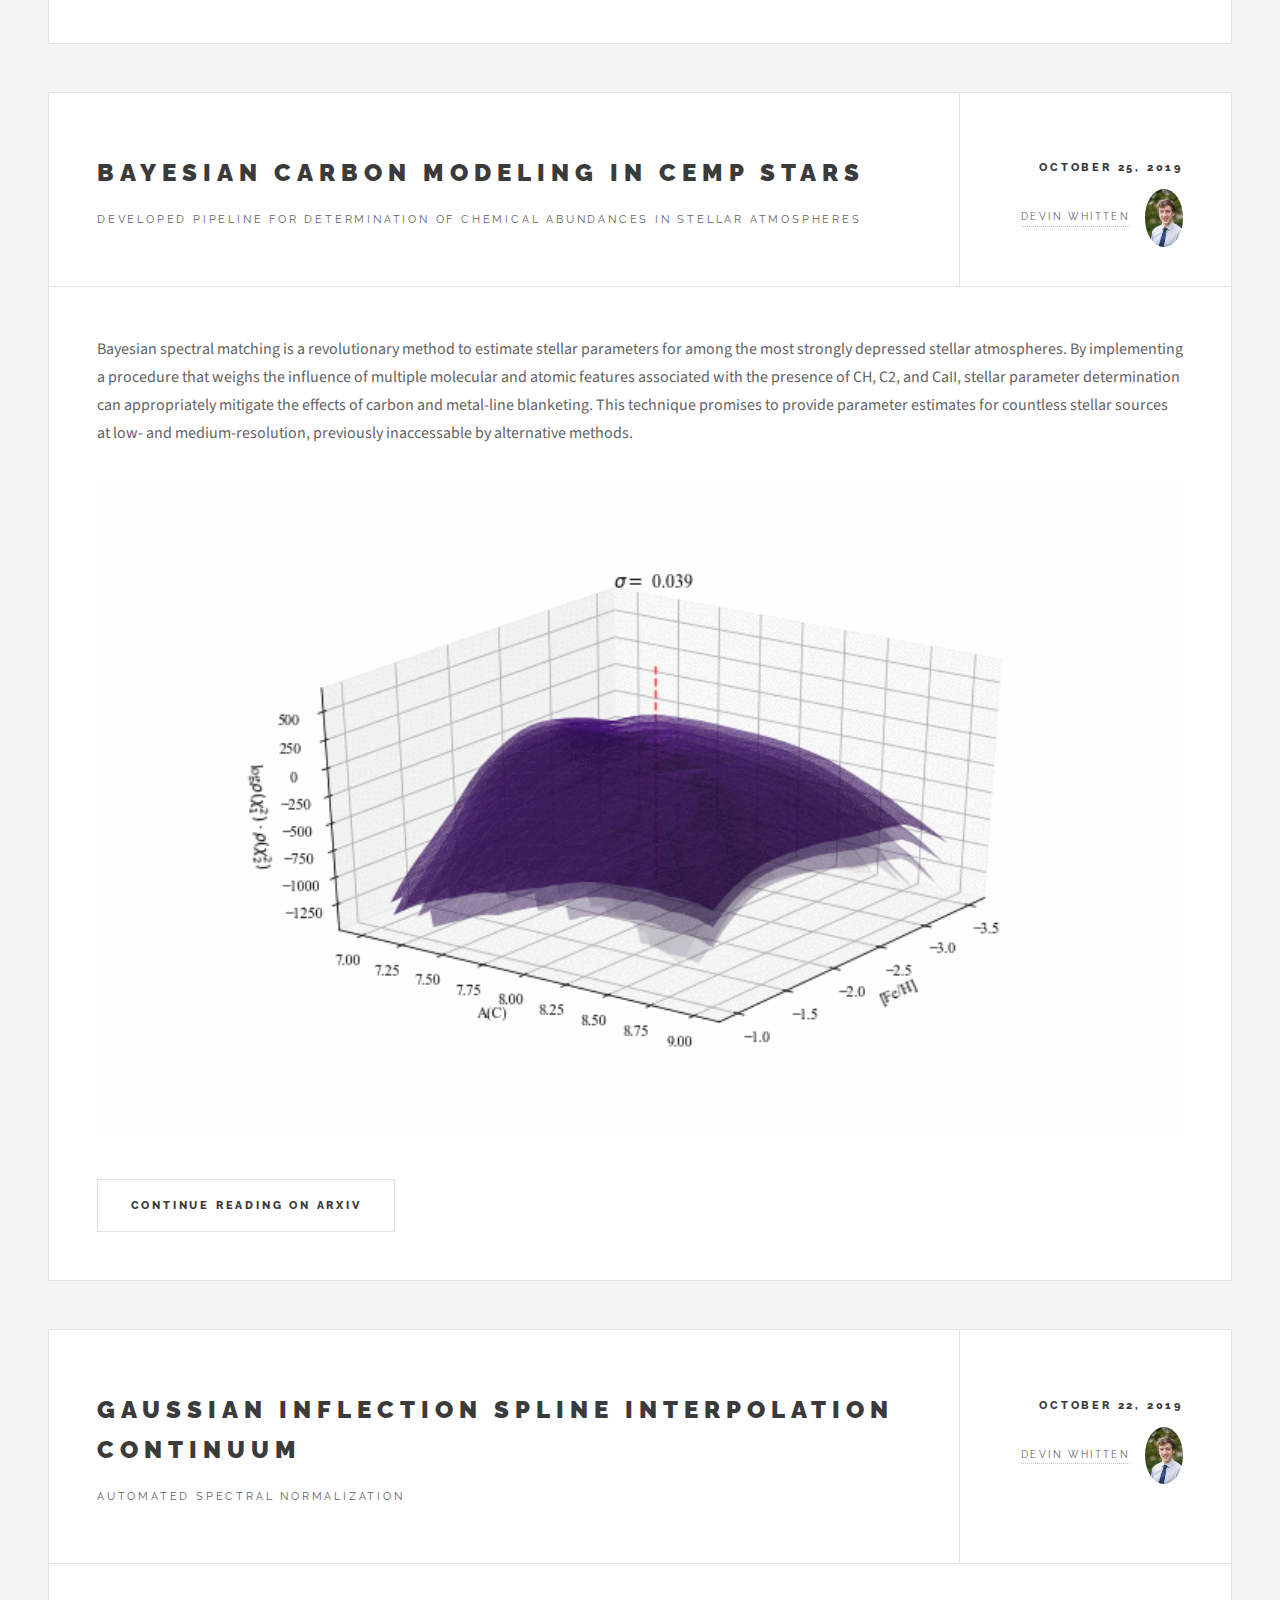
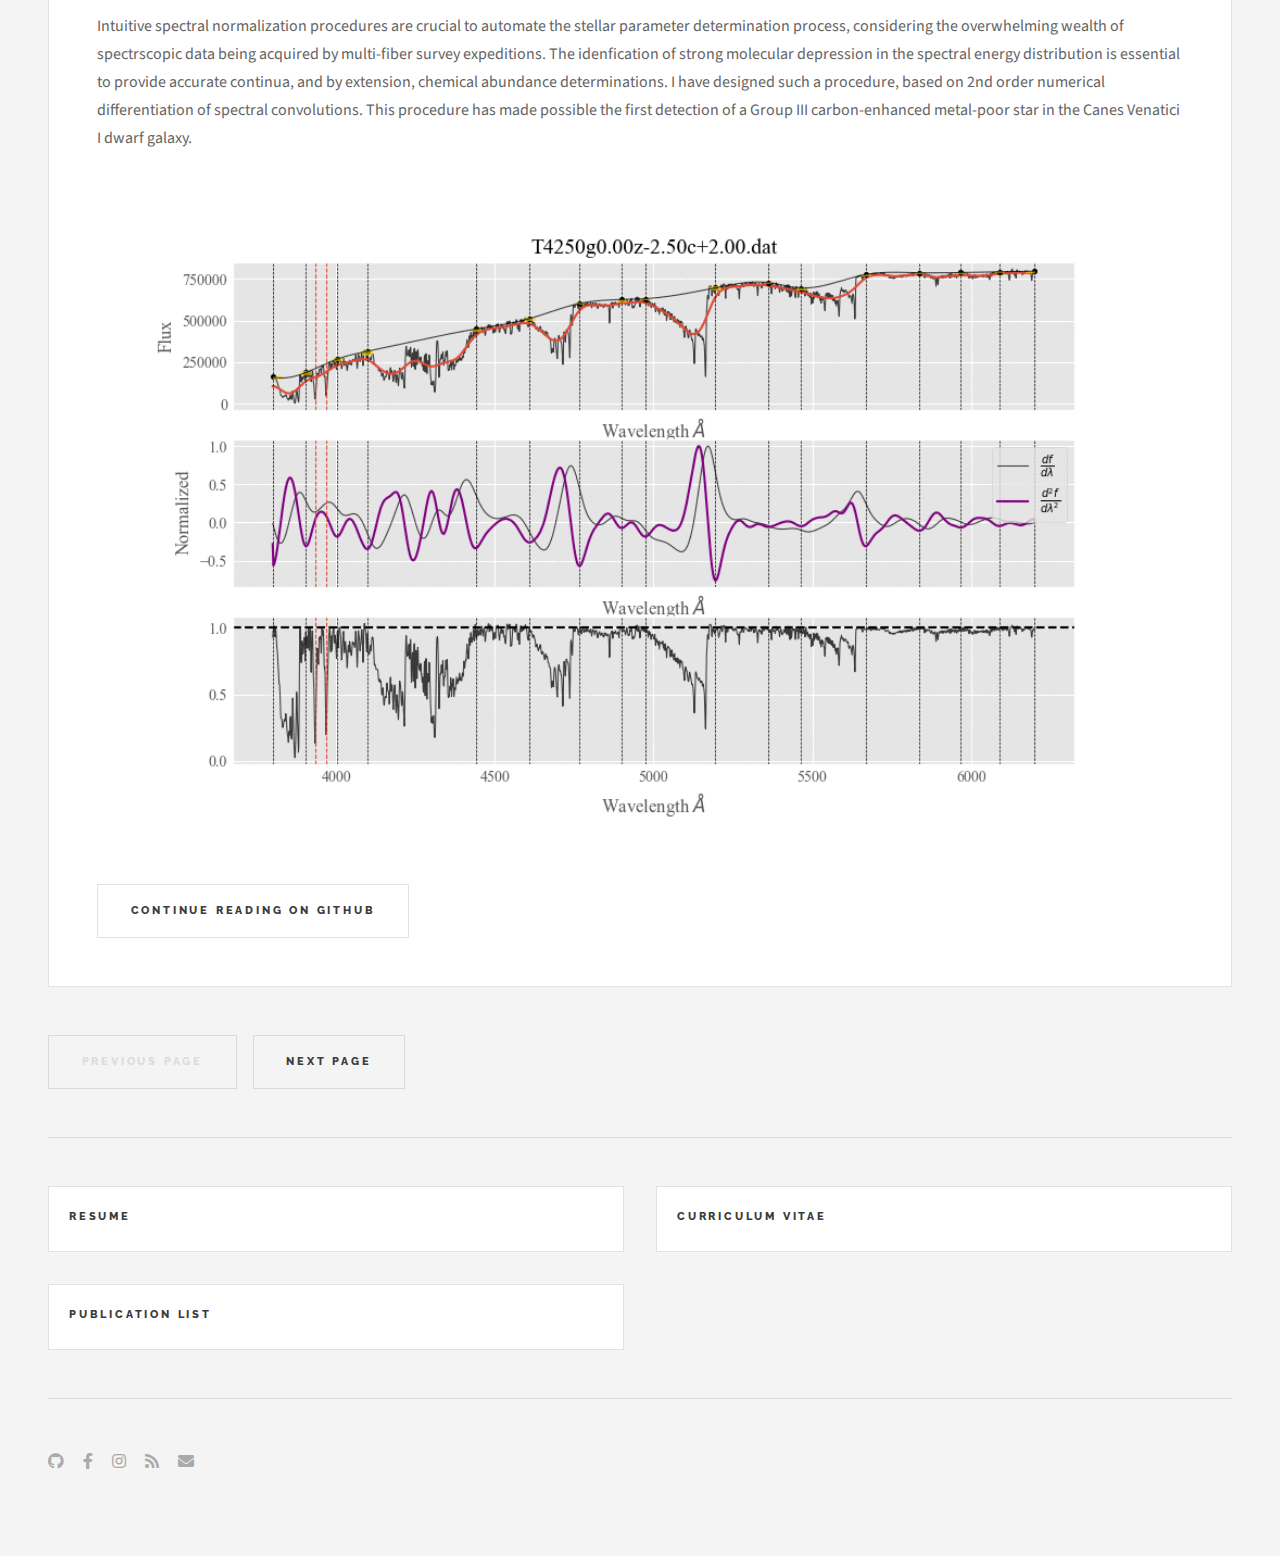
==== commit bf254ea6: "add STATFOX" ====
--- a/index.html
+++ b/index.html
@@ -95,6 +95,31 @@
 
 				<!-- Main -->
 					<div id="main">
+						<!-- Post -->
+							<article class="post">
+								<header>
+									<div class="title">
+										<h2><a href="AC_NET1.html"> STATFOX | Robust Exploratory Data Analysis Functions for Python</a></h2>
+										<p> Finally reached the alpha release for STATFOX, a Python module for advanced data science procedures. Functionality currently includes:</p>
+										<ul>
+											<li> Convenient distribution resampling for robust statistical parameter estimates.</li>
+											<li> Kernal-aided probability density function estimation<li>
+											<li> Arbitrary function maximization procedures with MCMC</li>
+										</ul>
+									</div>
+									<div class="meta">
+										<time class="published" datetime="2020-10-22">May 5, 2020</time>
+										<a href="#" class="author"><span class="name">Devin Whitten</span><img src="images/avatar.jpg" alt="" /></a>
+									</div>
+								</header>
+								<a href="html/FEH_NETWORK.html" class="image featured"><img src="images/STAT_FOX_v2.png" alt="" /></a>
+								<p> </p>
+																<footer>
+									<ul class="actions">
+										<li><a href="https://pypi.org/project/STATFOX/" class="button large">Check out the PyPi distribution</a></li>
+									</ul>
+								</footer>
+							</article>
 
 						<!-- Post -->
 							<article class="post">
@@ -110,9 +135,11 @@
 										<a href="#" class="author"><span class="name">Devin Whitten</span><img src="images/avatar.jpg" alt="" /></a>
 									</div>
 								</header>
+
 								<a href="html/FEH_NETWORK.html" class="image featured"><img src="images/sphinx_outline.png" alt="" /></a>
 								<p> Training on photometric inputs for estimation of Absolute Carbon Abudance, using monte carlo generative training procedure.
 										Activation functions and hidden layer size are optimized within a randomize hyperparameter space.</p>
+								<h1> Interactive Network Architecture</h1>
 								<iframe width="900" height="800" frameborder="0" scrolling="no" src="//plot.ly/~DevinWhitten/127.embed"></iframe>
 																<footer>
 									<ul class="actions">
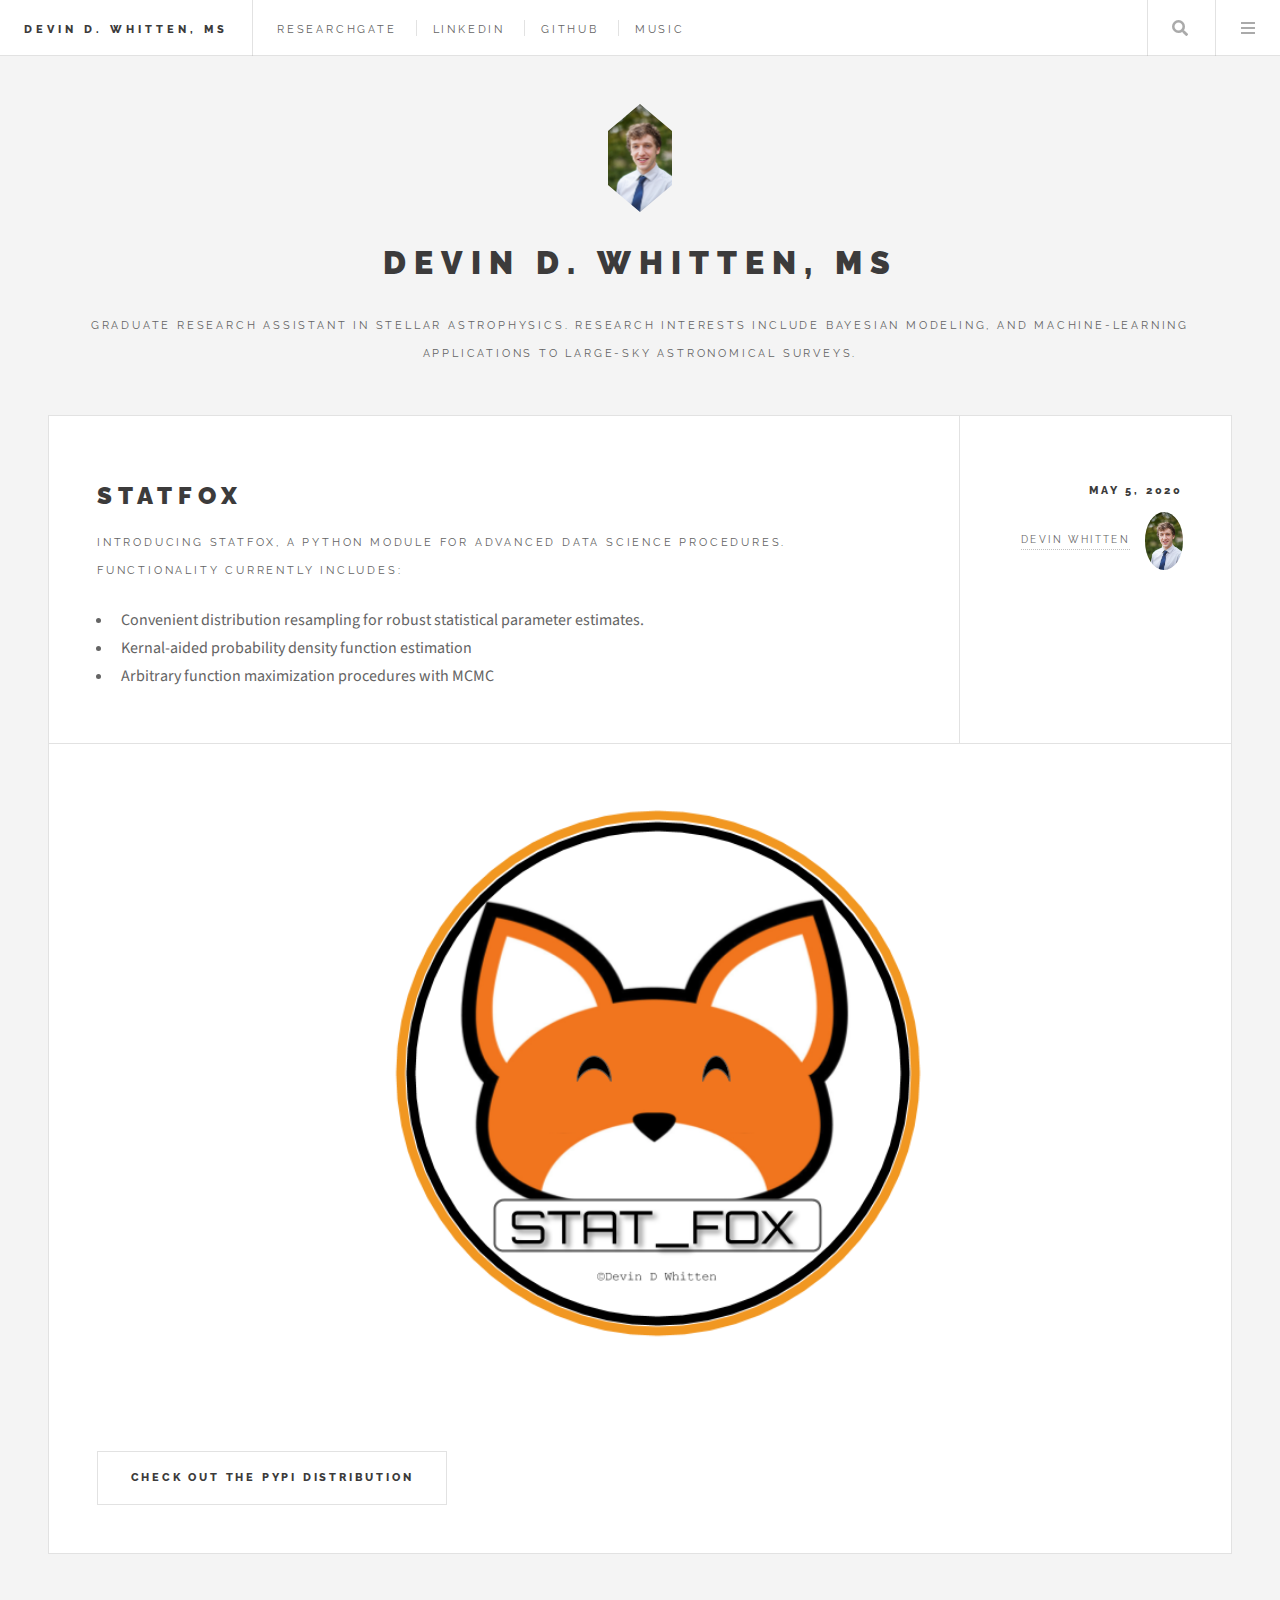
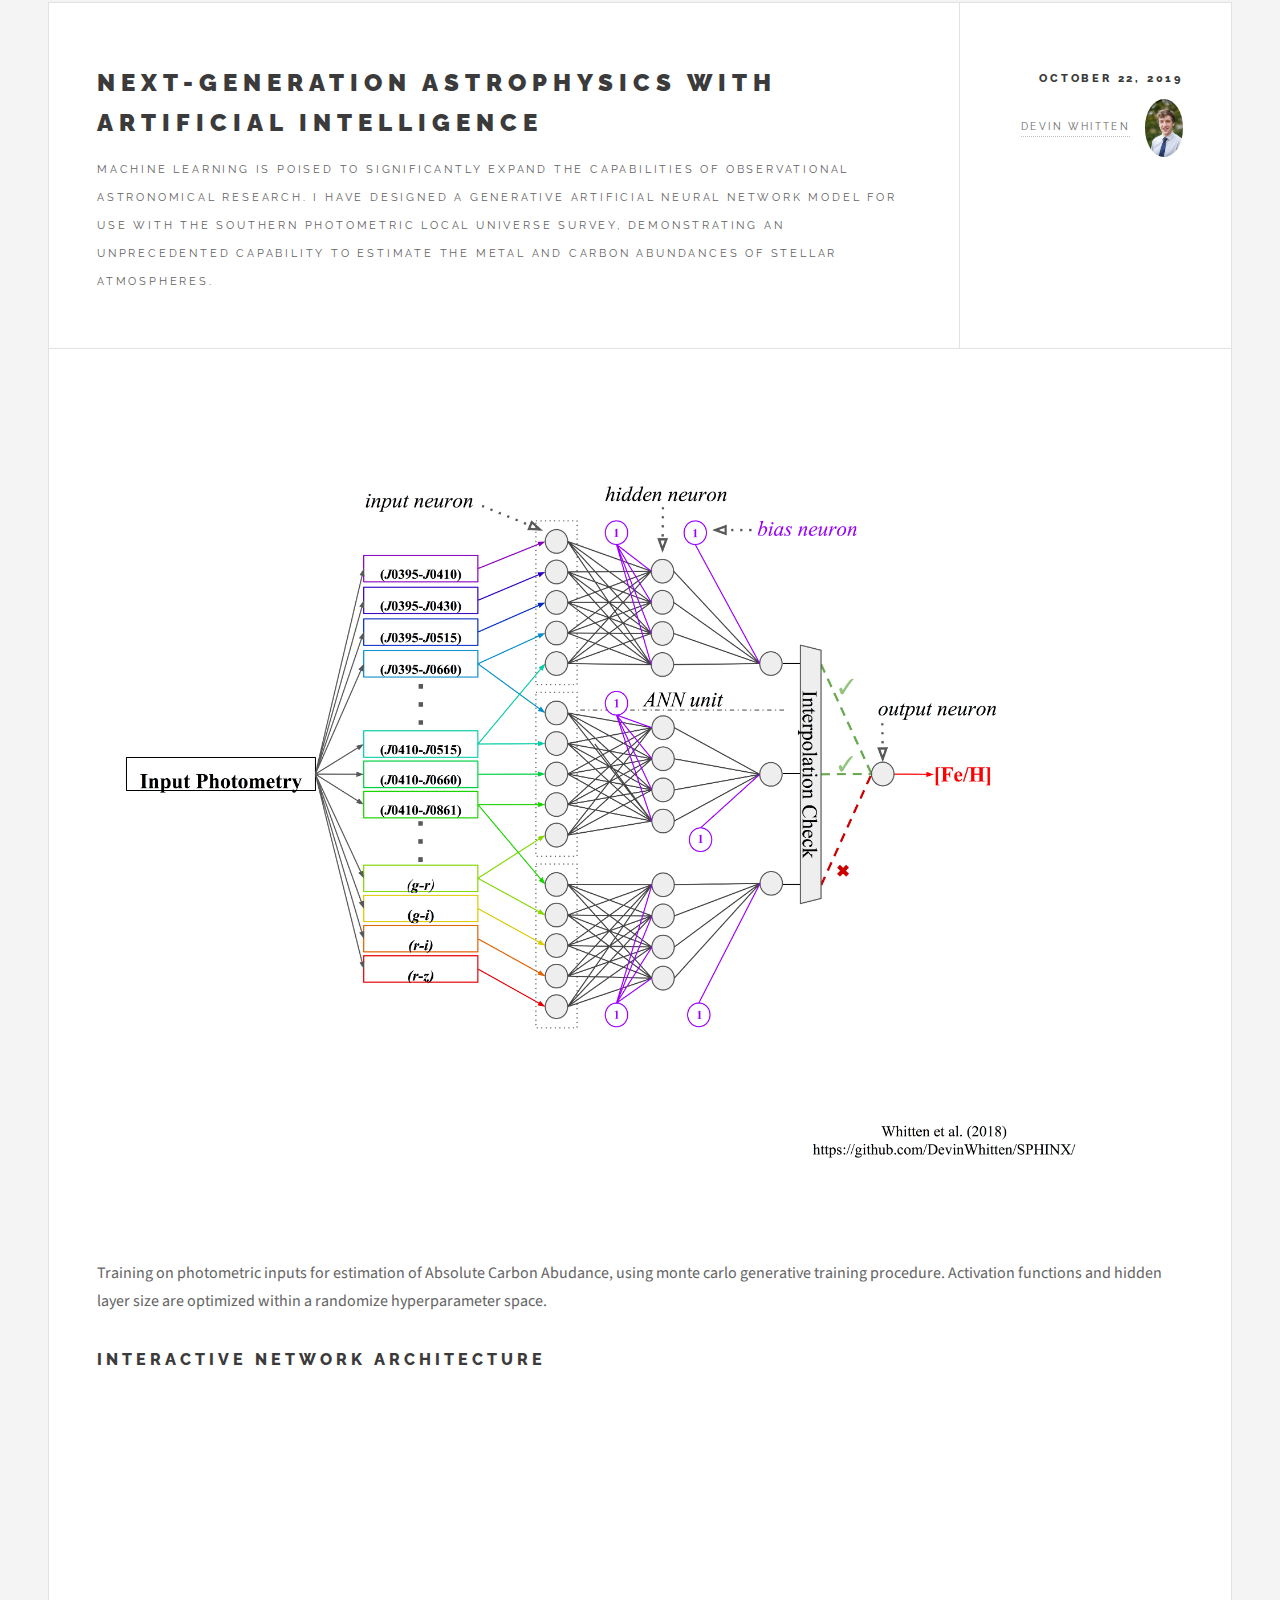
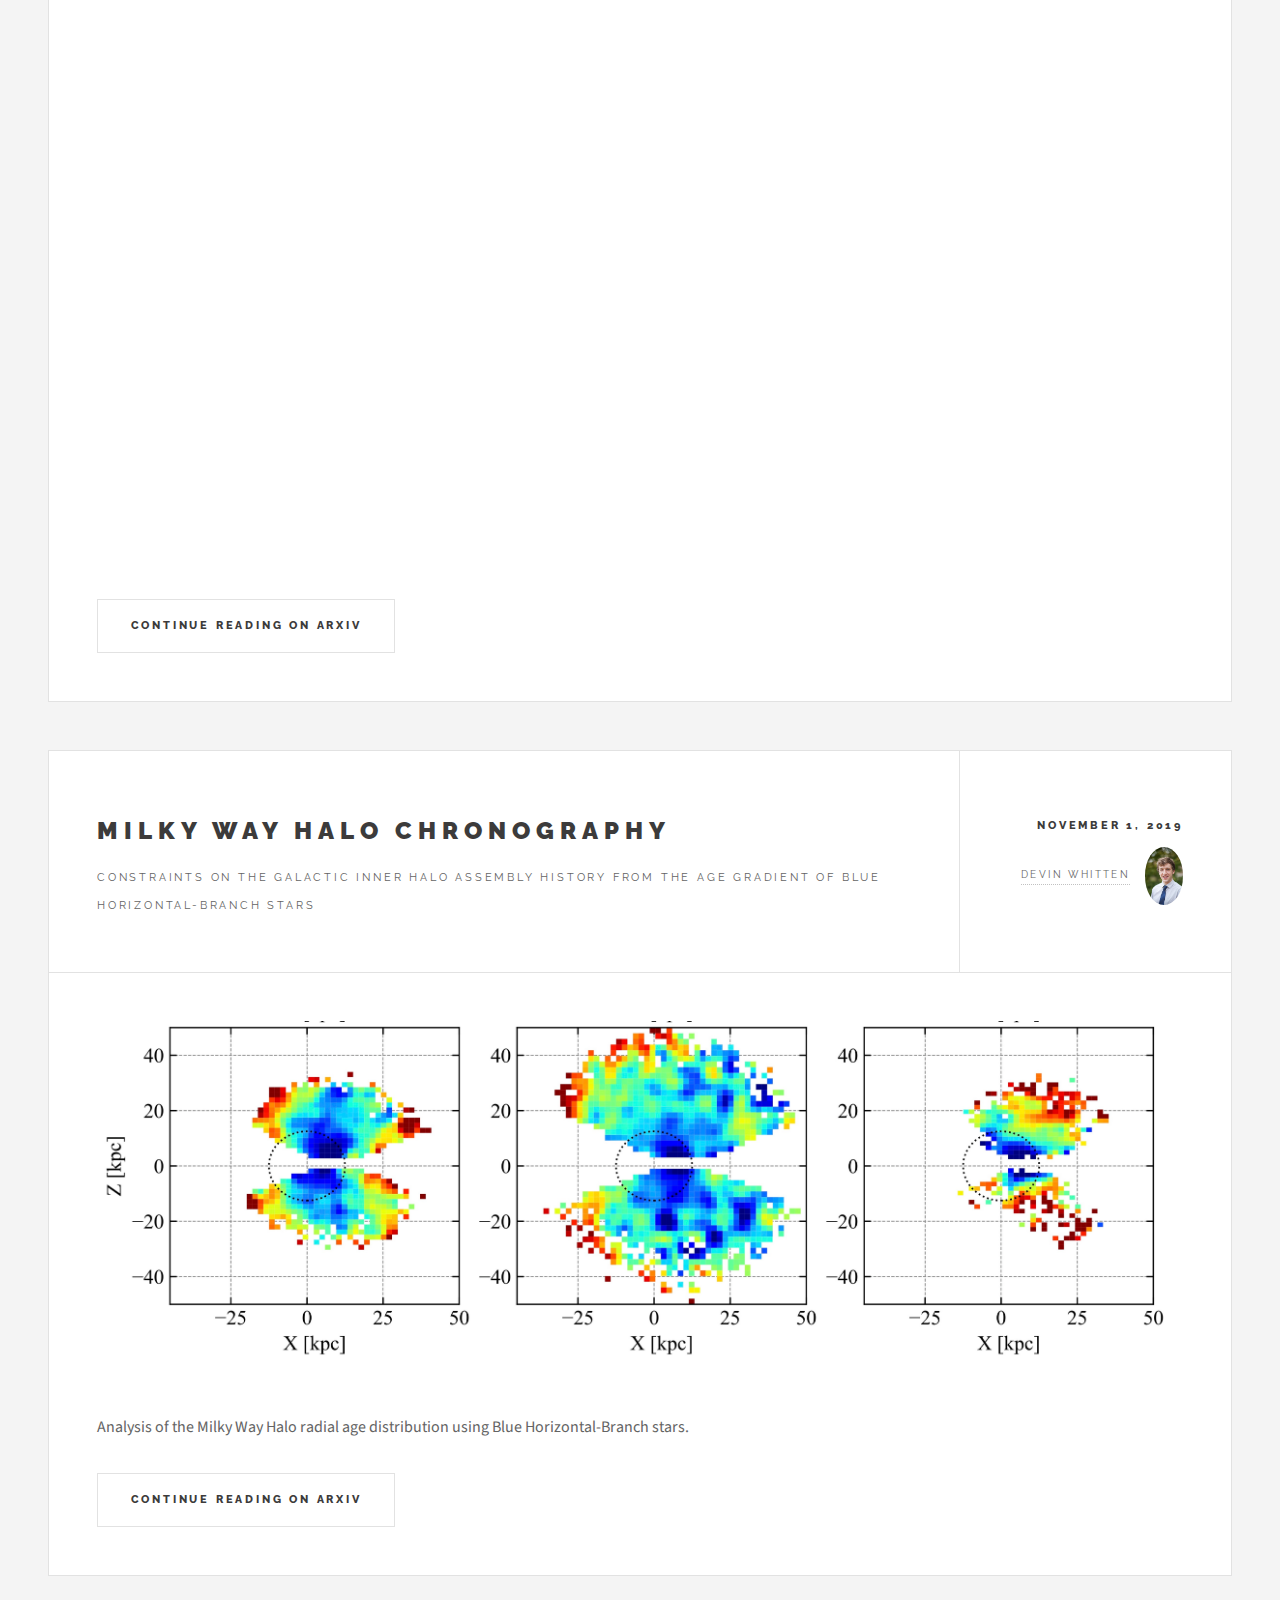
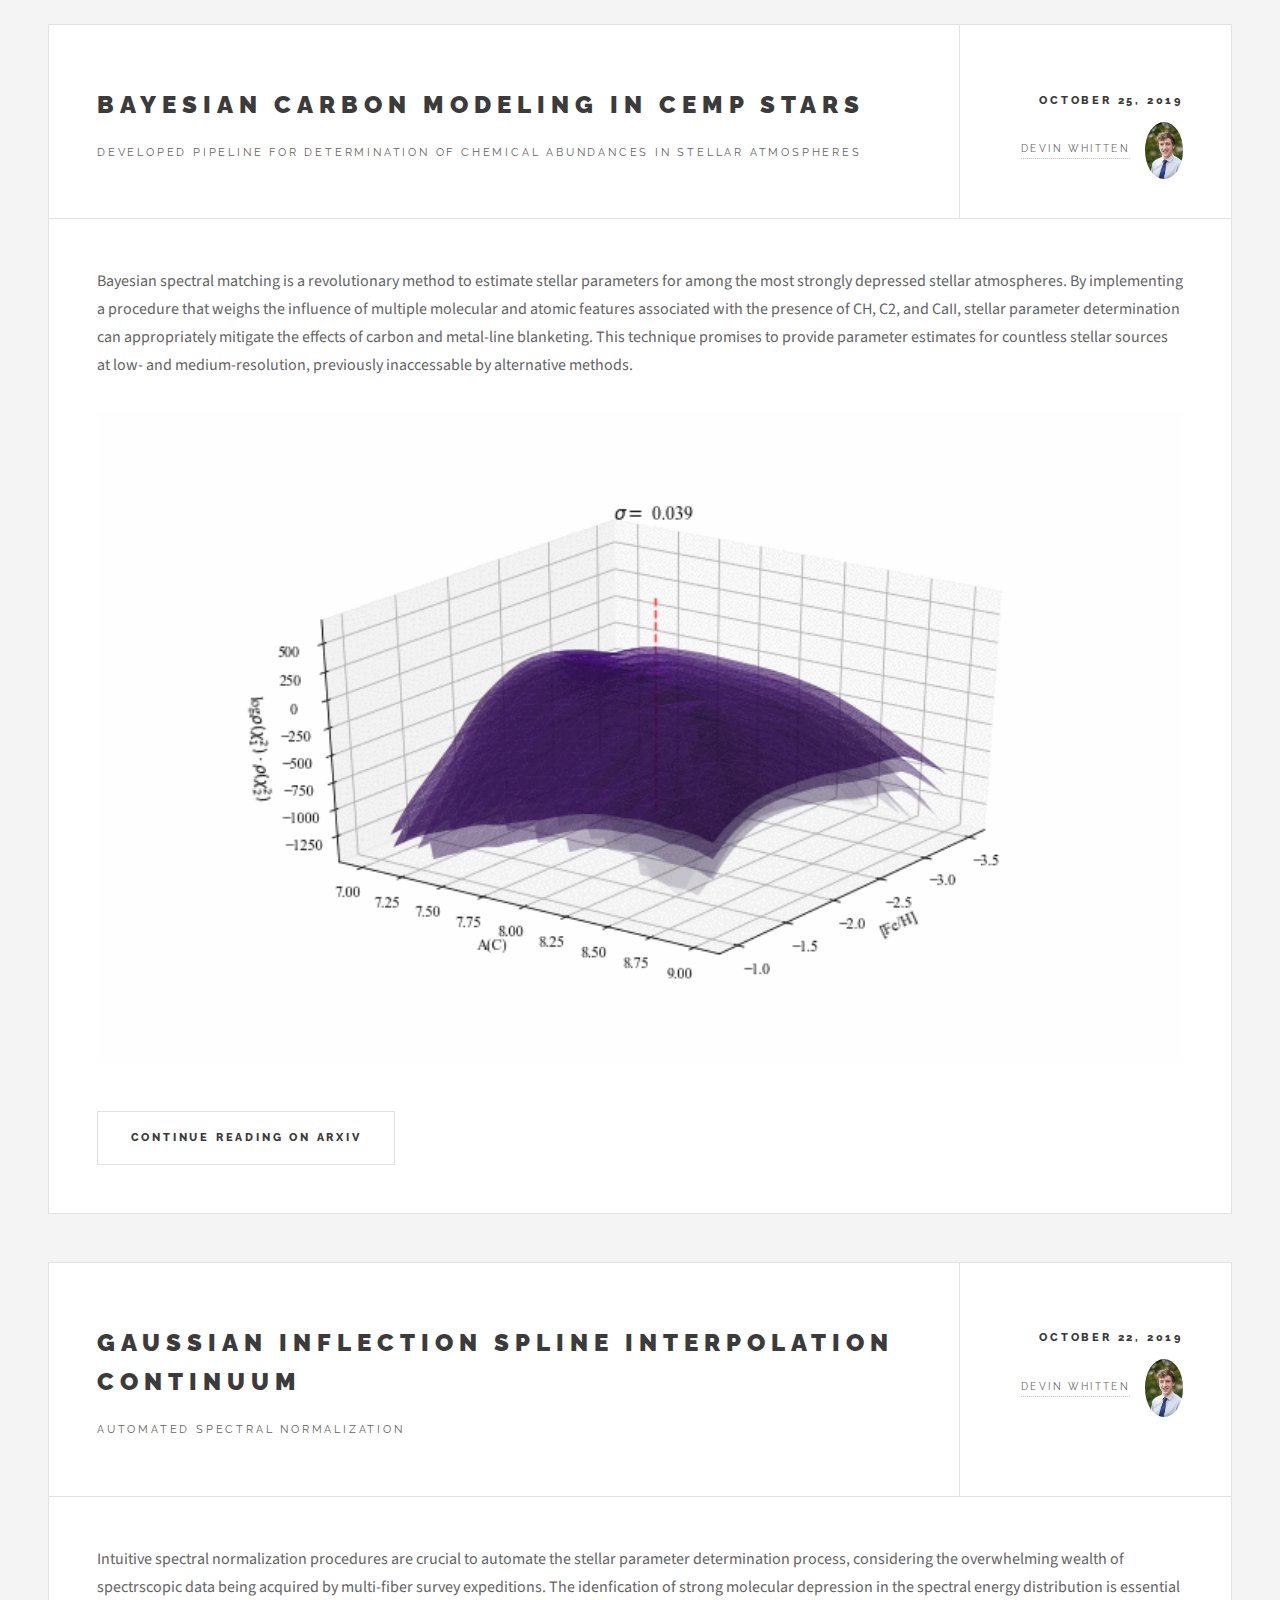
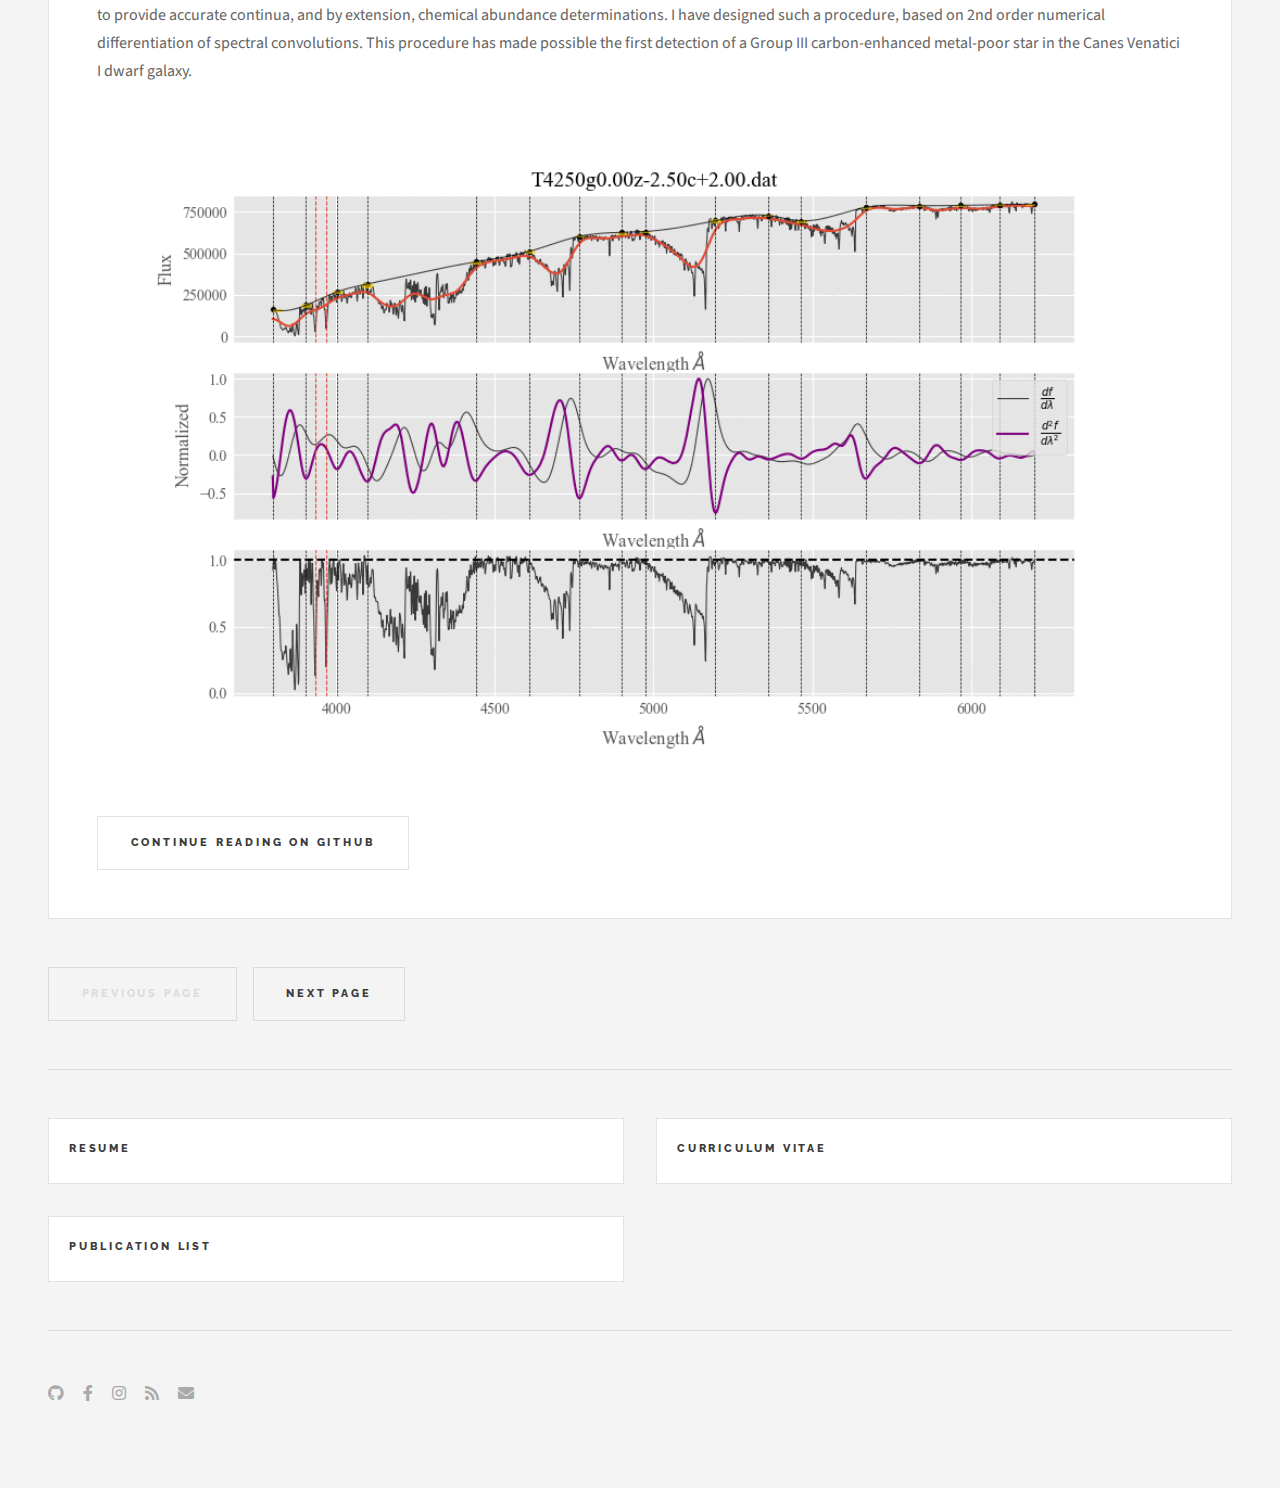
==== commit abe6a9ea: "fix list error" ====
--- a/index.html
+++ b/index.html
@@ -99,11 +99,11 @@
 							<article class="post">
 								<header>
 									<div class="title">
-										<h2><a href="AC_NET1.html"> STATFOX | Robust Exploratory Data Analysis Functions for Python</a></h2>
-										<p> Finally reached the alpha release for STATFOX, a Python module for advanced data science procedures. Functionality currently includes:</p>
+										<h2><a href="AC_NET1.html"> STATFOX </a></h2>
+										<p> Introducing STATFOX, a Python module for advanced data science procedures. Functionality currently includes:</p>
 										<ul>
 											<li> Convenient distribution resampling for robust statistical parameter estimates.</li>
-											<li> Kernal-aided probability density function estimation<li>
+											<li> Kernal-aided probability density function estimation</li>
 											<li> Arbitrary function maximization procedures with MCMC</li>
 										</ul>
 									</div>
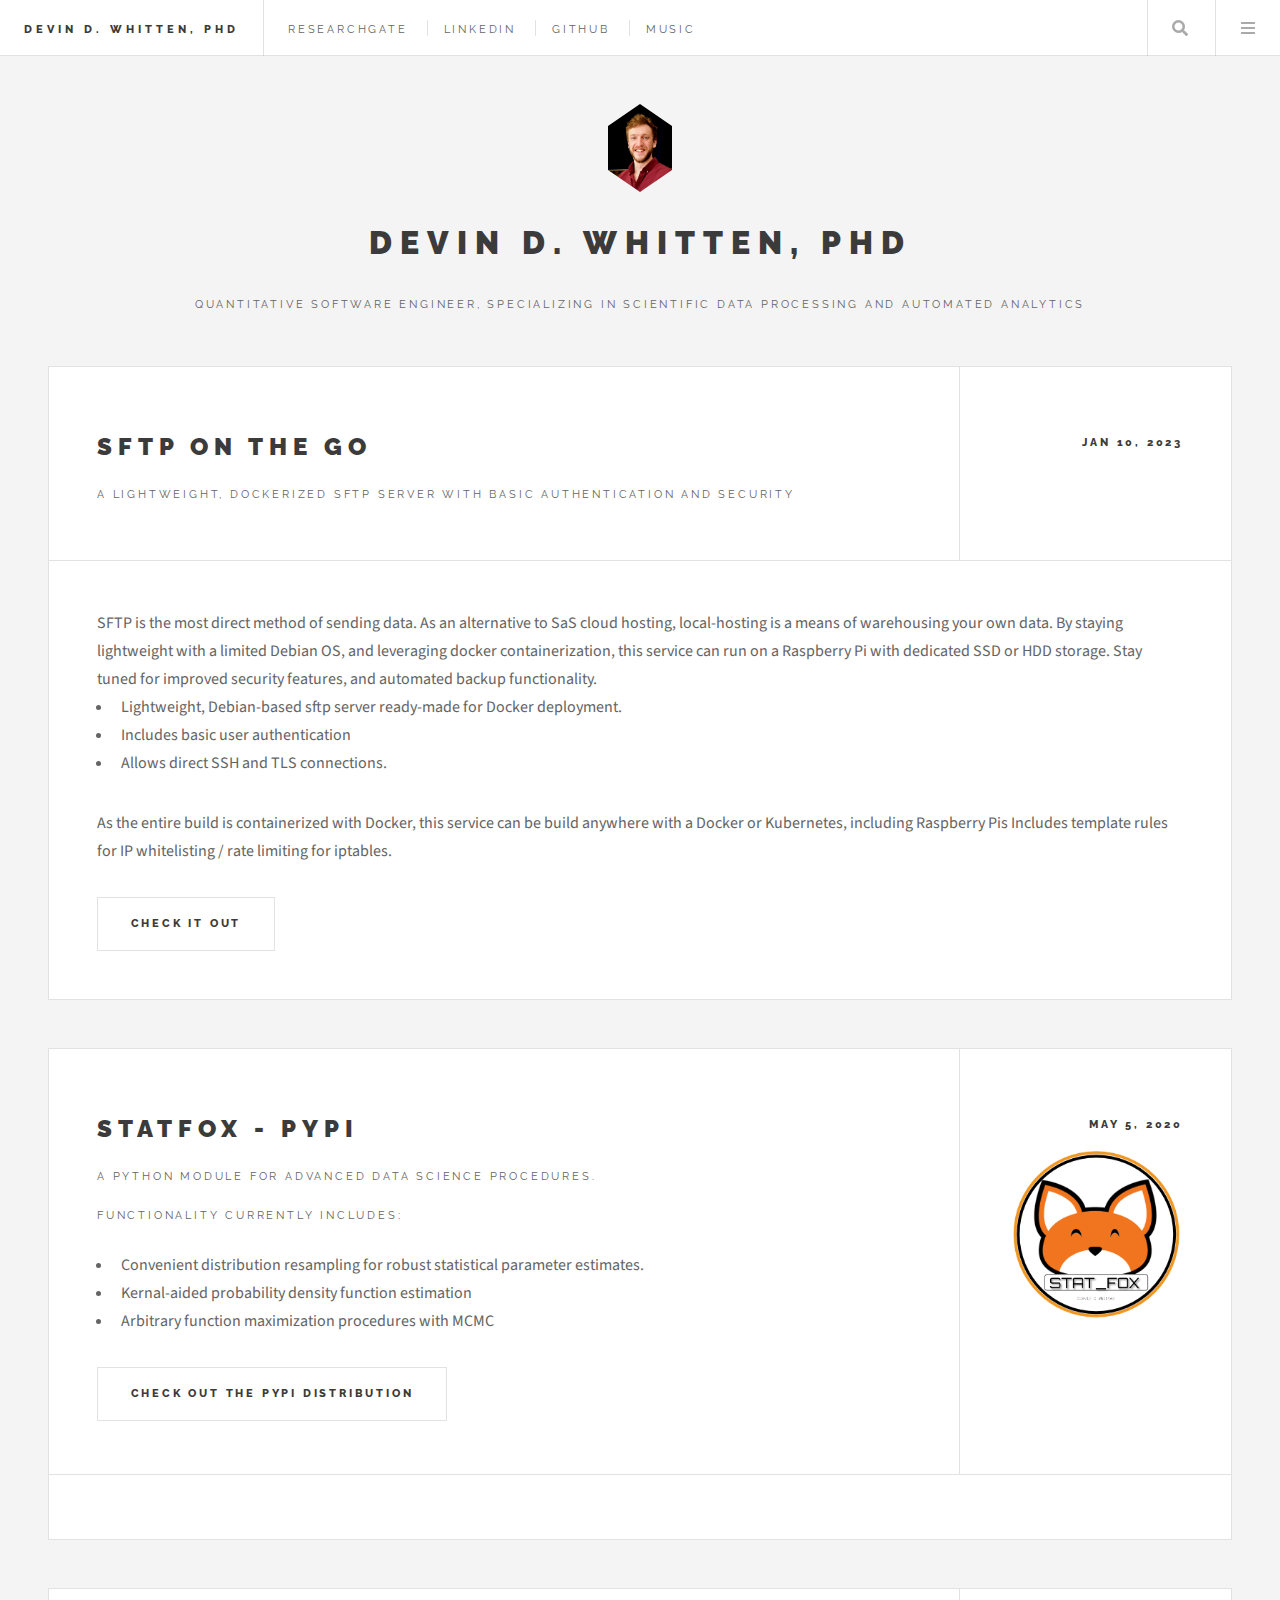
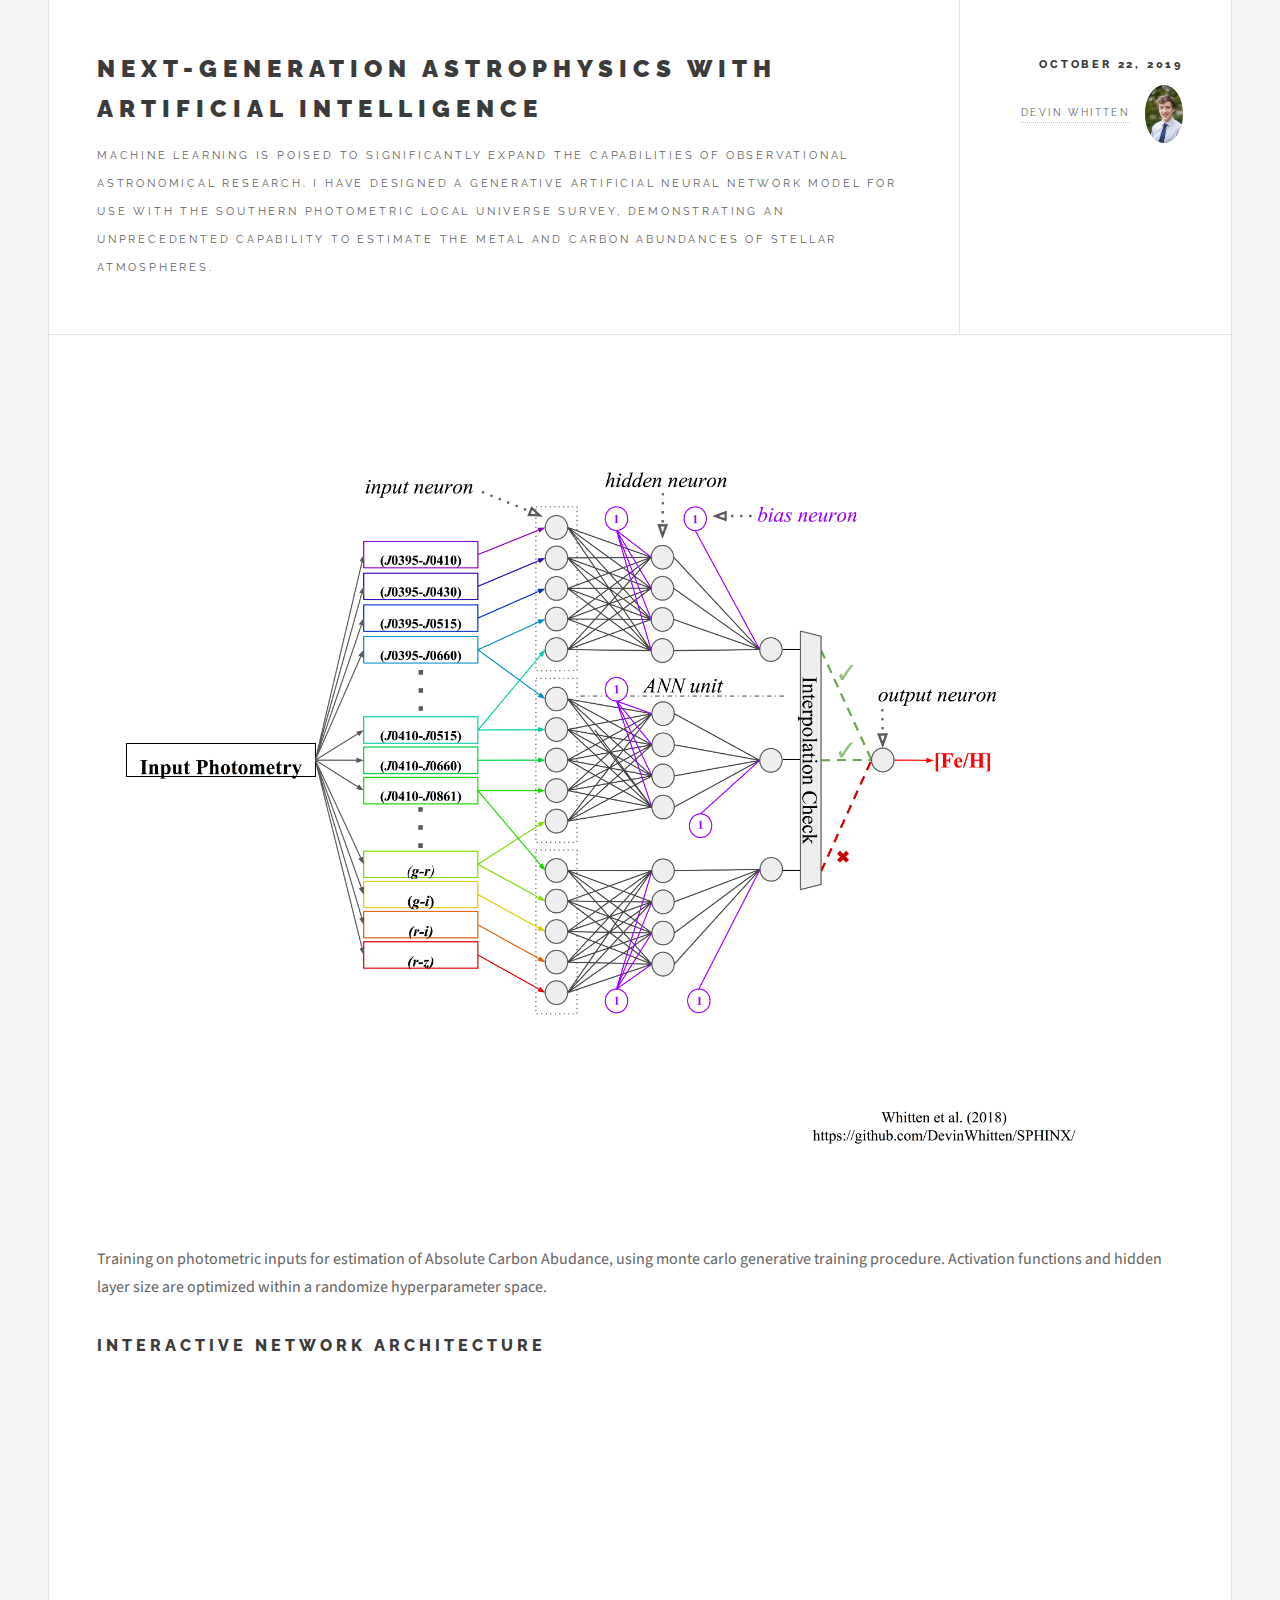
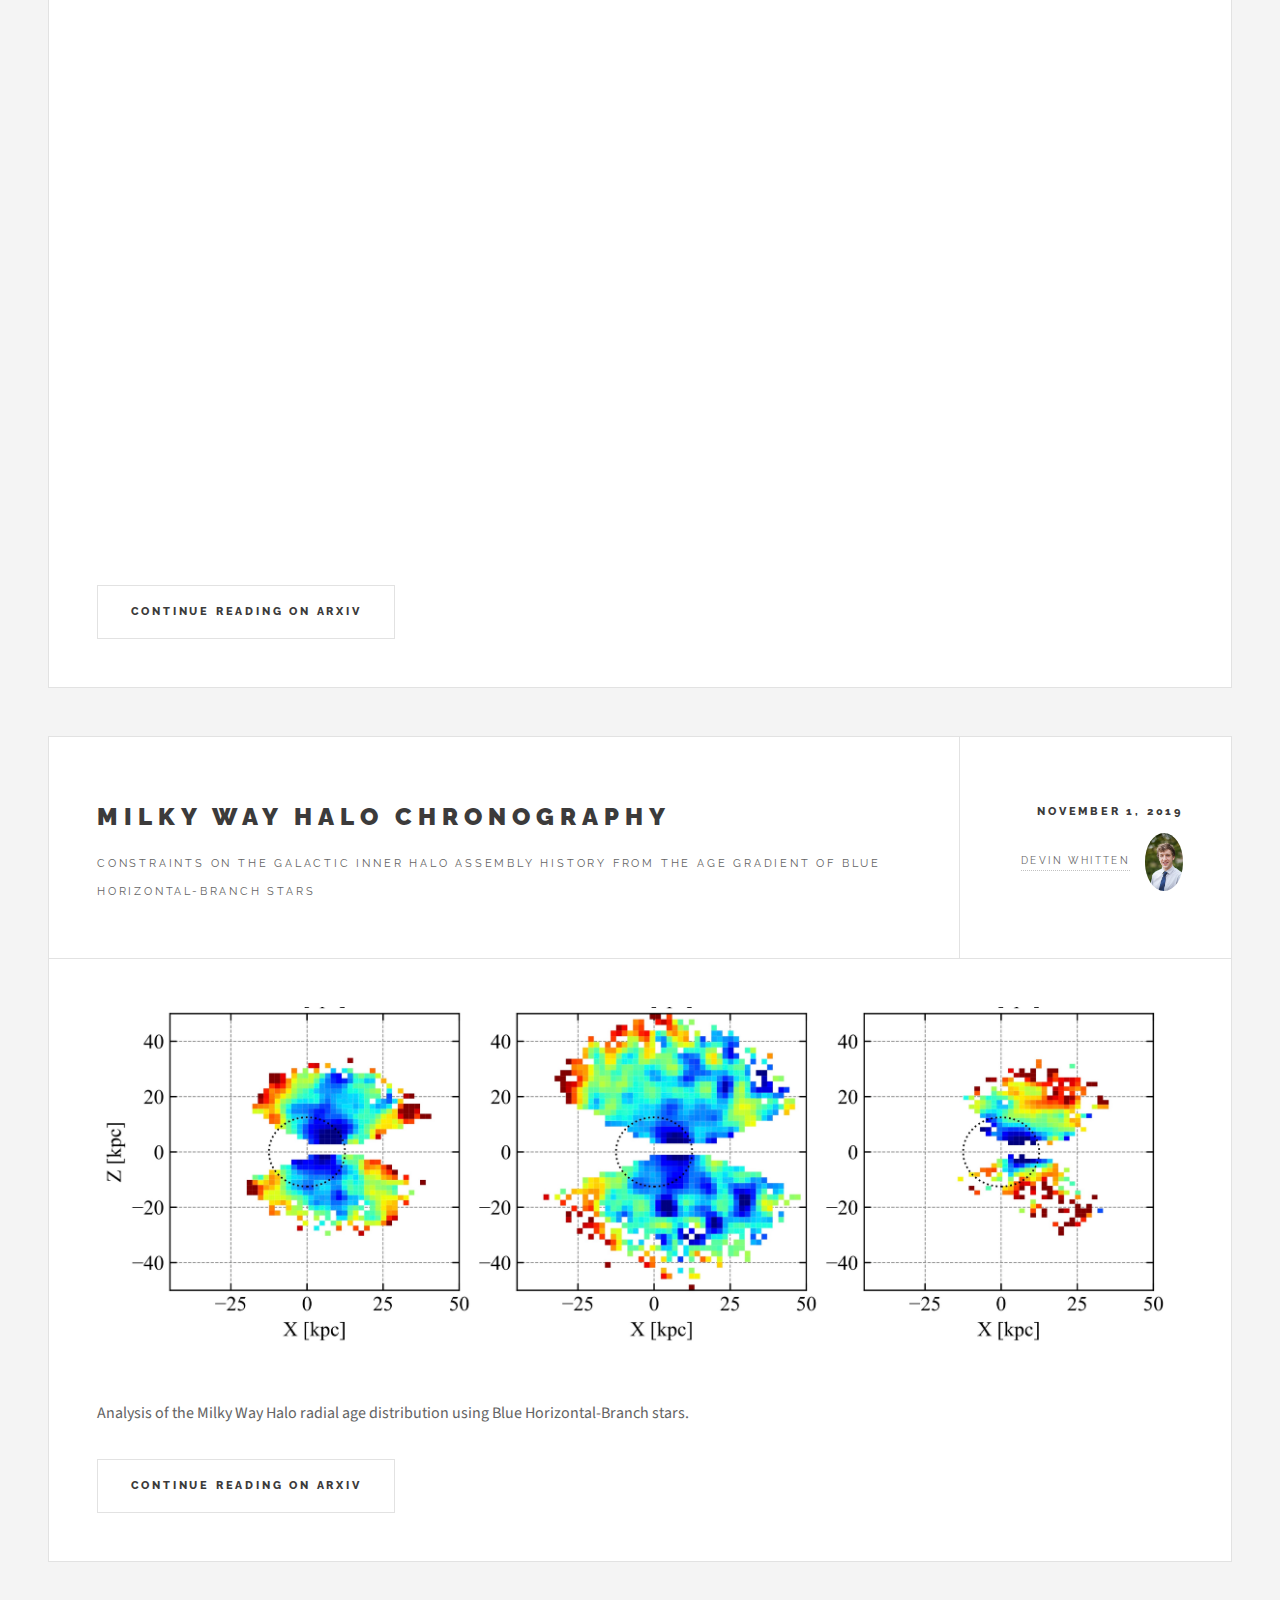
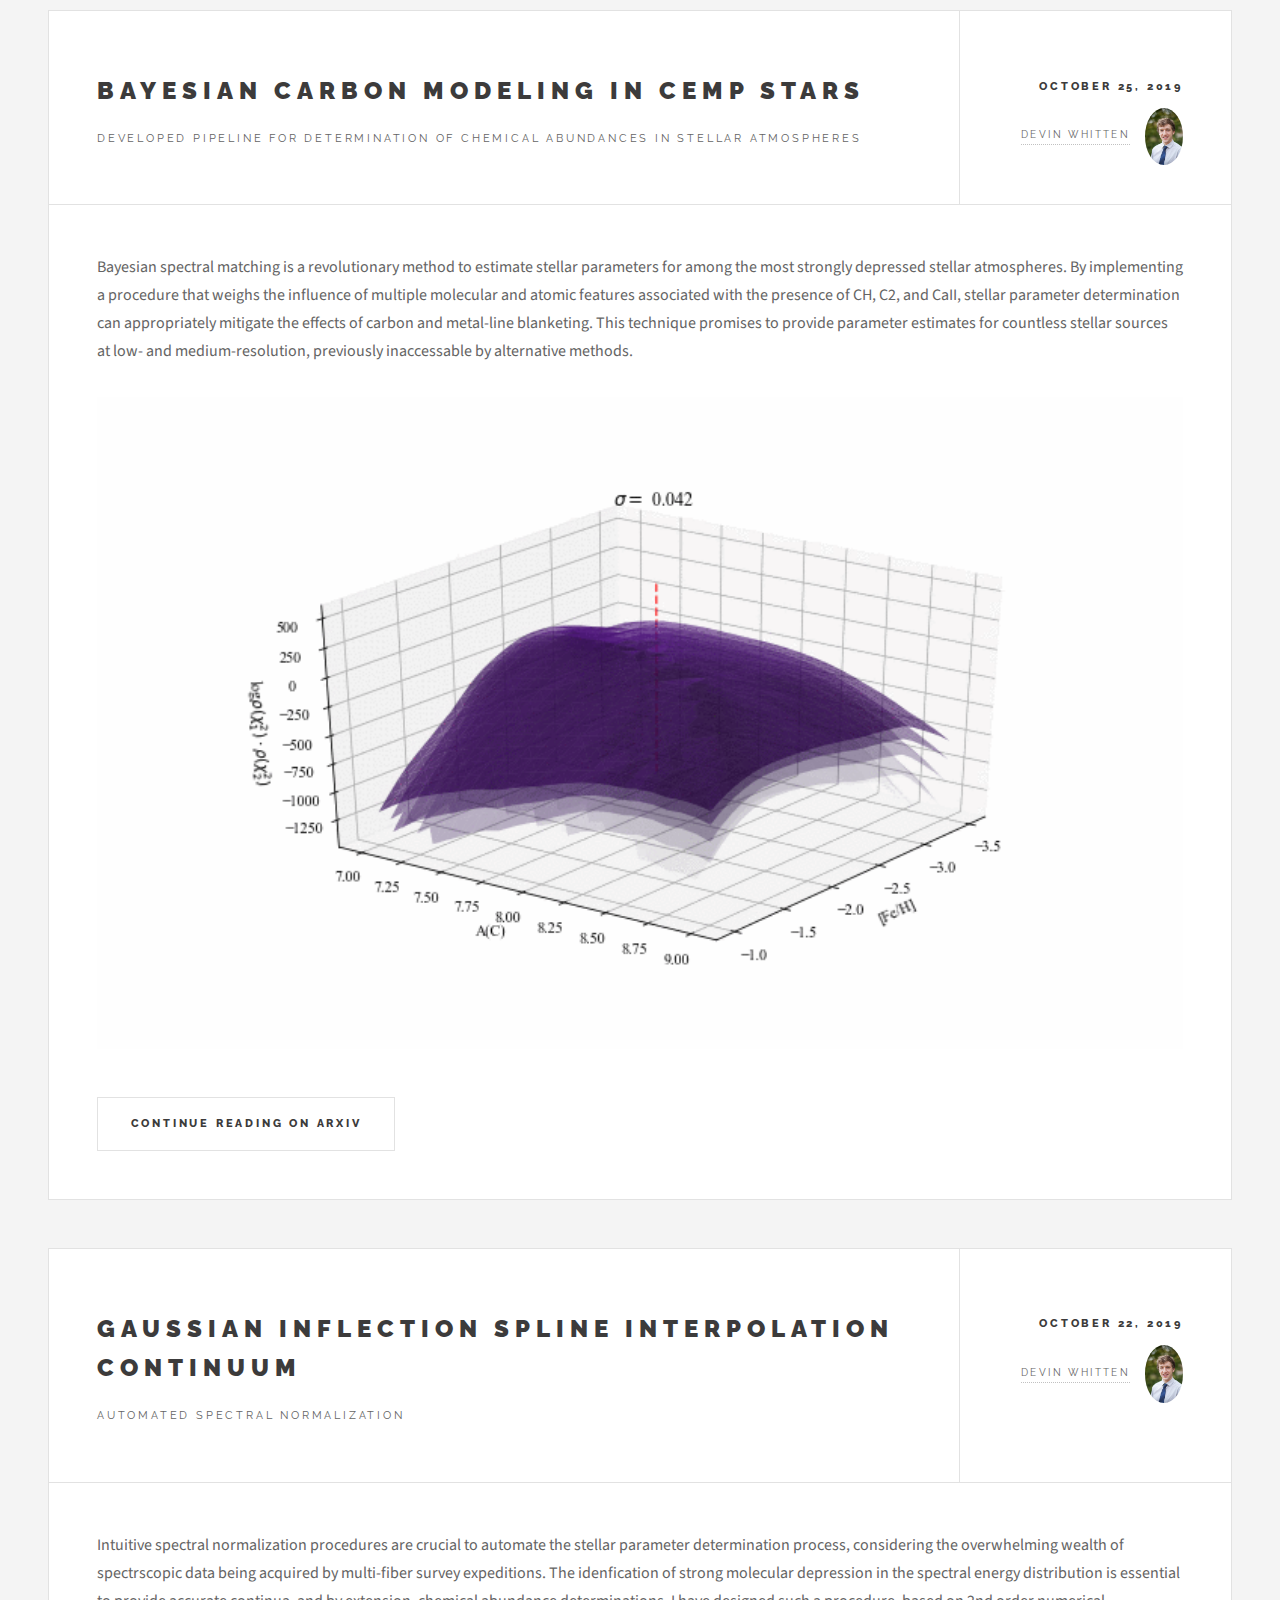
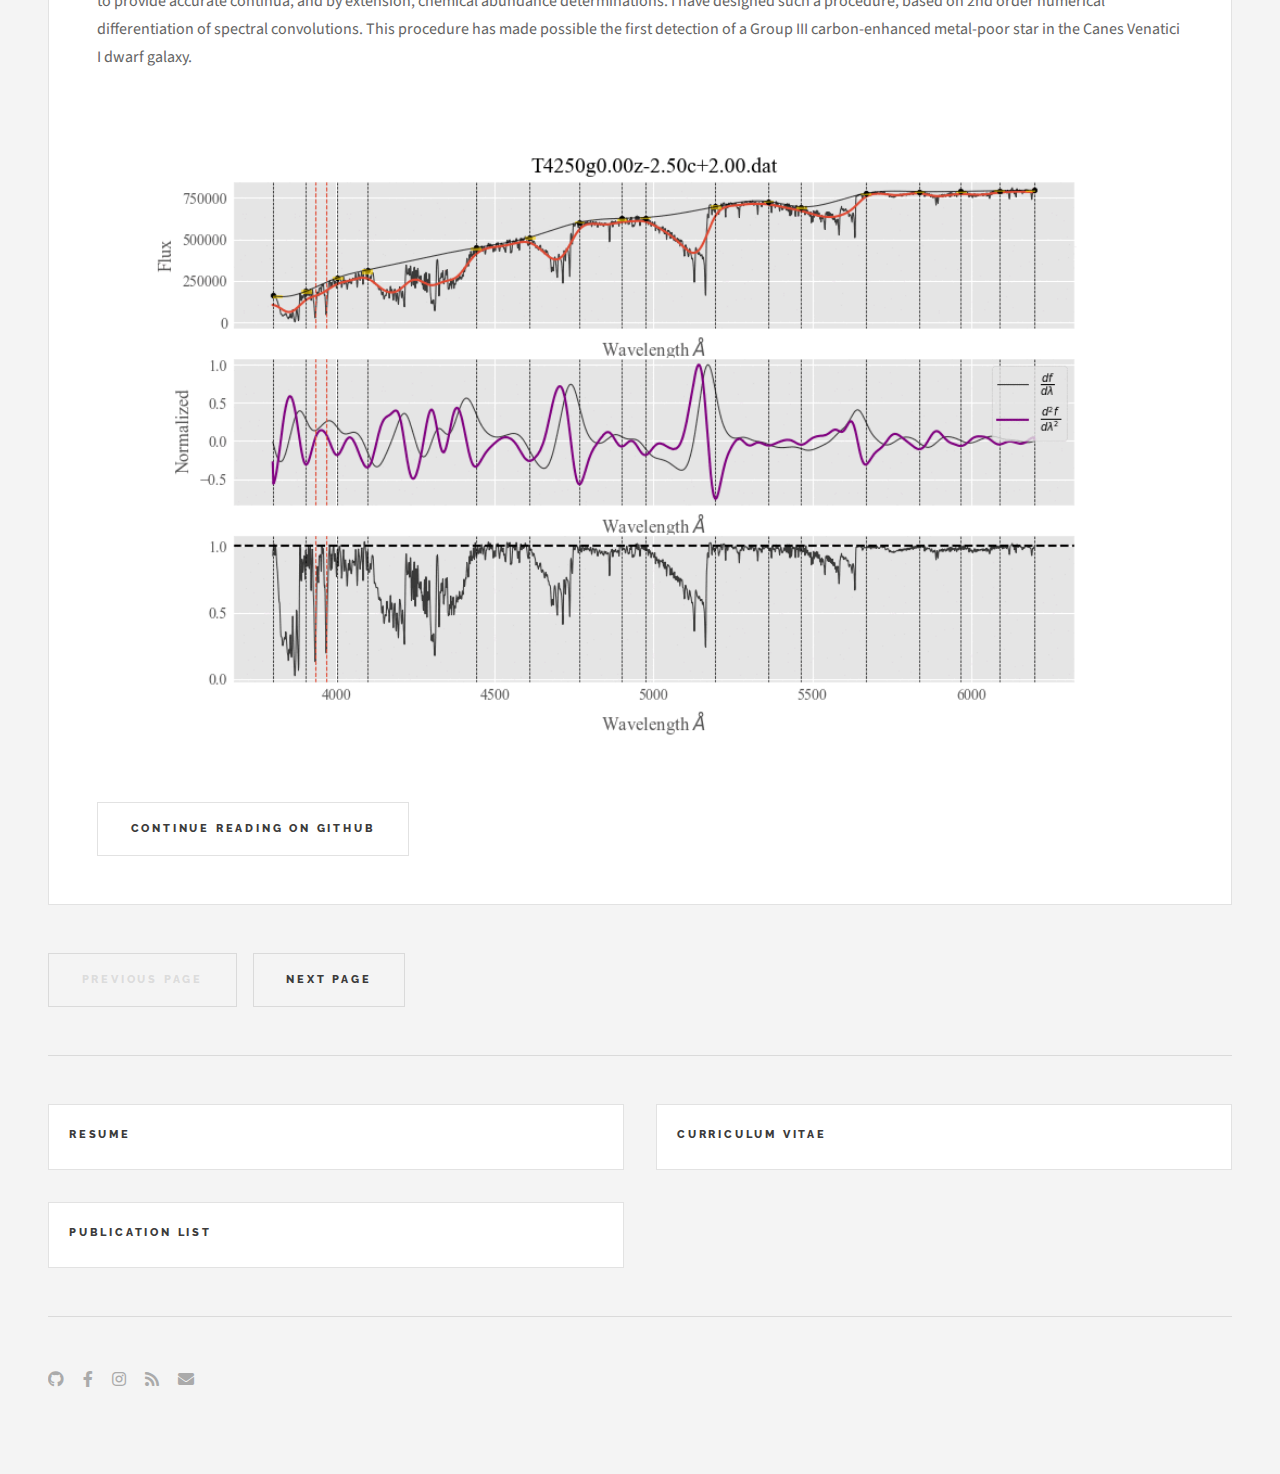
==== commit 05912266: "add sftp" ====
--- a/index.html
+++ b/index.html
@@ -12,10 +12,10 @@
   window.dataLayer = window.dataLayer || [];
   function gtag(){dataLayer.push(arguments);}
   gtag('js', new Date());
-
+ASTROPHYSICS. RESEARCH
   	gtag('config', 'UA-160400034-1');
 	</script>
-		<title>Devin D. Whitten, PhD. Candidate </title>
+		<title>Devin D. Whitten, PhD </title>
 		<meta charset="utf-8" />
 		<meta name="viewport" content="width=device-width, initial-scale=1, user-scalable=no" />
 		<link rel="stylesheet" href="assets/css/main.css" />
@@ -27,12 +27,12 @@
 
 				<!-- Header -->
 					<header id="header">
-						<h1><a href="index.html">Devin D. Whitten, MS</a></h1>
+						<h1><a href="index.html">Devin D. Whitten, PhD</a></h1>
 						<nav class="links">
 							<ul>
 								<li><a href="https://www.researchgate.net/profile/Devin_Whitten">Researchgate</a></li>
 								<li><a href="https://www.linkedin.com/in/devin-whitten/">LinkedIn</a></li>
-                <li><a href="https://github.com/DevinWhitten">Github</a></li>
+                				<li><a href="https://github.com/DevinWhitten">Github</a></li>
 								<li><a href="https://soundcloud.com/devin_dwayne/tracks">Music</a></li>
 							</ul>
 						</nav>
@@ -75,12 +75,6 @@
 											<p>Financial Analytics</p>
 										</a>
 									</li>
-									<li>
-										<a href="#">
-											<h3>Feugiat veroeros</h3>
-											<p>Phasellus sed ultricies mi congue</p>
-										</a>
-									</li>
 								</ul>
 							</section>
 
@@ -96,29 +90,70 @@
 				<!-- Main -->
 					<div id="main">
 						<!-- Post -->
+						<article class="post">
+							<header>
+								<div class="title">
+									<h2><a href="https://github.com/DevinWhitten/sftp"> SFTP on the go </a></h2>	
+									<p> A lightweight, dockerized sftp server with basic authentication and security </p>
+								</div>
+								<div class="meta">
+									<time class="published" datetime="2023-01-10">Jan 10, 2023</time>
+									<!-- <a href="#" class="author"><span class="name">Devin Whitten</span><img src="images/Headshot_v2.png" alt="" /></a> -->
+								</div>
+								
+							</header>
+							<!-- <a href="https://pypi.org/project/STATFOX/" class="image featured"><img src="images/STAT_FOX_v2.png" alt="" style="width:300px" /></a> -->
+							SFTP is the most direct method of sending data. As an alternative to SaS cloud hosting, 
+							local-hosting is a means of warehousing your own data. By staying lightweight with a limited Debian OS, 
+							and leveraging docker containerization, this service can run on a Raspberry Pi with dedicated SSD or HDD storage.
+
+							Stay tuned for improved security features, and automated backup functionality.
+
+							<ul>
+								<li> Lightweight, Debian-based sftp server ready-made for Docker deployment. </li>
+								<li> Includes basic user authentication </li>
+								<li> Allows direct SSH and TLS connections. </li>
+							</ul>
+							
+							As the entire build is containerized with Docker, this service can be build anywhere with a Docker or Kubernetes, including Raspberry Pis
+
+							Includes template rules for IP whitelisting / rate limiting for iptables.
+							<p></p>
+
+							<ul class="actions">
+									<li><a href="https://github.com/DevinWhitten/sftp" class="button large">Check it out</a></li>
+								</ul>
+							<footer>
+	
+								
+							</footer>
+						</article>
 							<article class="post">
 								<header>
 									<div class="title">
-										<h2><a href="AC_NET1.html"> STATFOX </a></h2>
-										<p> Introducing STATFOX, a Python module for advanced data science procedures. Functionality currently includes:</p>
+										<h2><a href="https://pypi.org/project/STATFOX/"> STATFOX - PYPI</a></h2>	
+										<p> A Python module for advanced data science procedures.  </p>
+										<p> Functionality currently includes:
 										<ul>
 											<li> Convenient distribution resampling for robust statistical parameter estimates.</li>
 											<li> Kernal-aided probability density function estimation</li>
 											<li> Arbitrary function maximization procedures with MCMC</li>
 										</ul>
+										<ul class="actions">
+											<li><a href="https://pypi.org/project/STATFOX/" class="button large">Check out the PyPi distribution</a></li>
+										</ul>
 									</div>
 									<div class="meta">
 										<time class="published" datetime="2020-10-22">May 5, 2020</time>
-										<a href="#" class="author"><span class="name">Devin Whitten</span><img src="images/avatar.jpg" alt="" /></a>
-									</div>
+										<!-- <a href="#" class="author"><span class="name">Devin Whitten</span><img src="images/Headshot_v2.png" alt="" /></a> -->
+										<a href="https://pypi.org/project/STATFOX/" class="image featured"><img src="images/STAT_FOX_v2.png" alt="" /></a>
+									</div>
+
 								</header>
-								<a href="html/FEH_NETWORK.html" class="image featured"><img src="images/STAT_FOX_v2.png" alt="" /></a>
-								<p> </p>
-																<footer>
-									<ul class="actions">
-										<li><a href="https://pypi.org/project/STATFOX/" class="button large">Check out the PyPi distribution</a></li>
-									</ul>
-								</footer>
+
+								<!-- <a href="https://pypi.org/project/STATFOX/" class="image featured"><img src="images/STAT_FOX_v2.png" alt="" style="width:300px" /></a> -->
+
+								
 							</article>
 
 						<!-- Post -->
@@ -557,10 +592,10 @@
 
 						<!-- Intro -->
 							<section id="intro">
-								<a href="#" class="logo"><img src="images/COS-1116_degrade.jpg" alt="" /></a>
+								<a href="#" class="logo"><img src="images/Headshot_v2.png" alt="" /></a>
 								<header>
-									<h2>Devin D. Whitten, MS</h2>
-									<p>Graduate Research Assistant in stellar astrophysics. Research interests include Bayesian modeling, and machine-learning applications to large-sky astronomical surveys.</p>
+									<h2>Devin D. Whitten, PhD</h2>
+									<p> Quantitative Software Engineer, specializing in scientific data processing and automated analytics</p>
 								</header>
 							</section>
 
